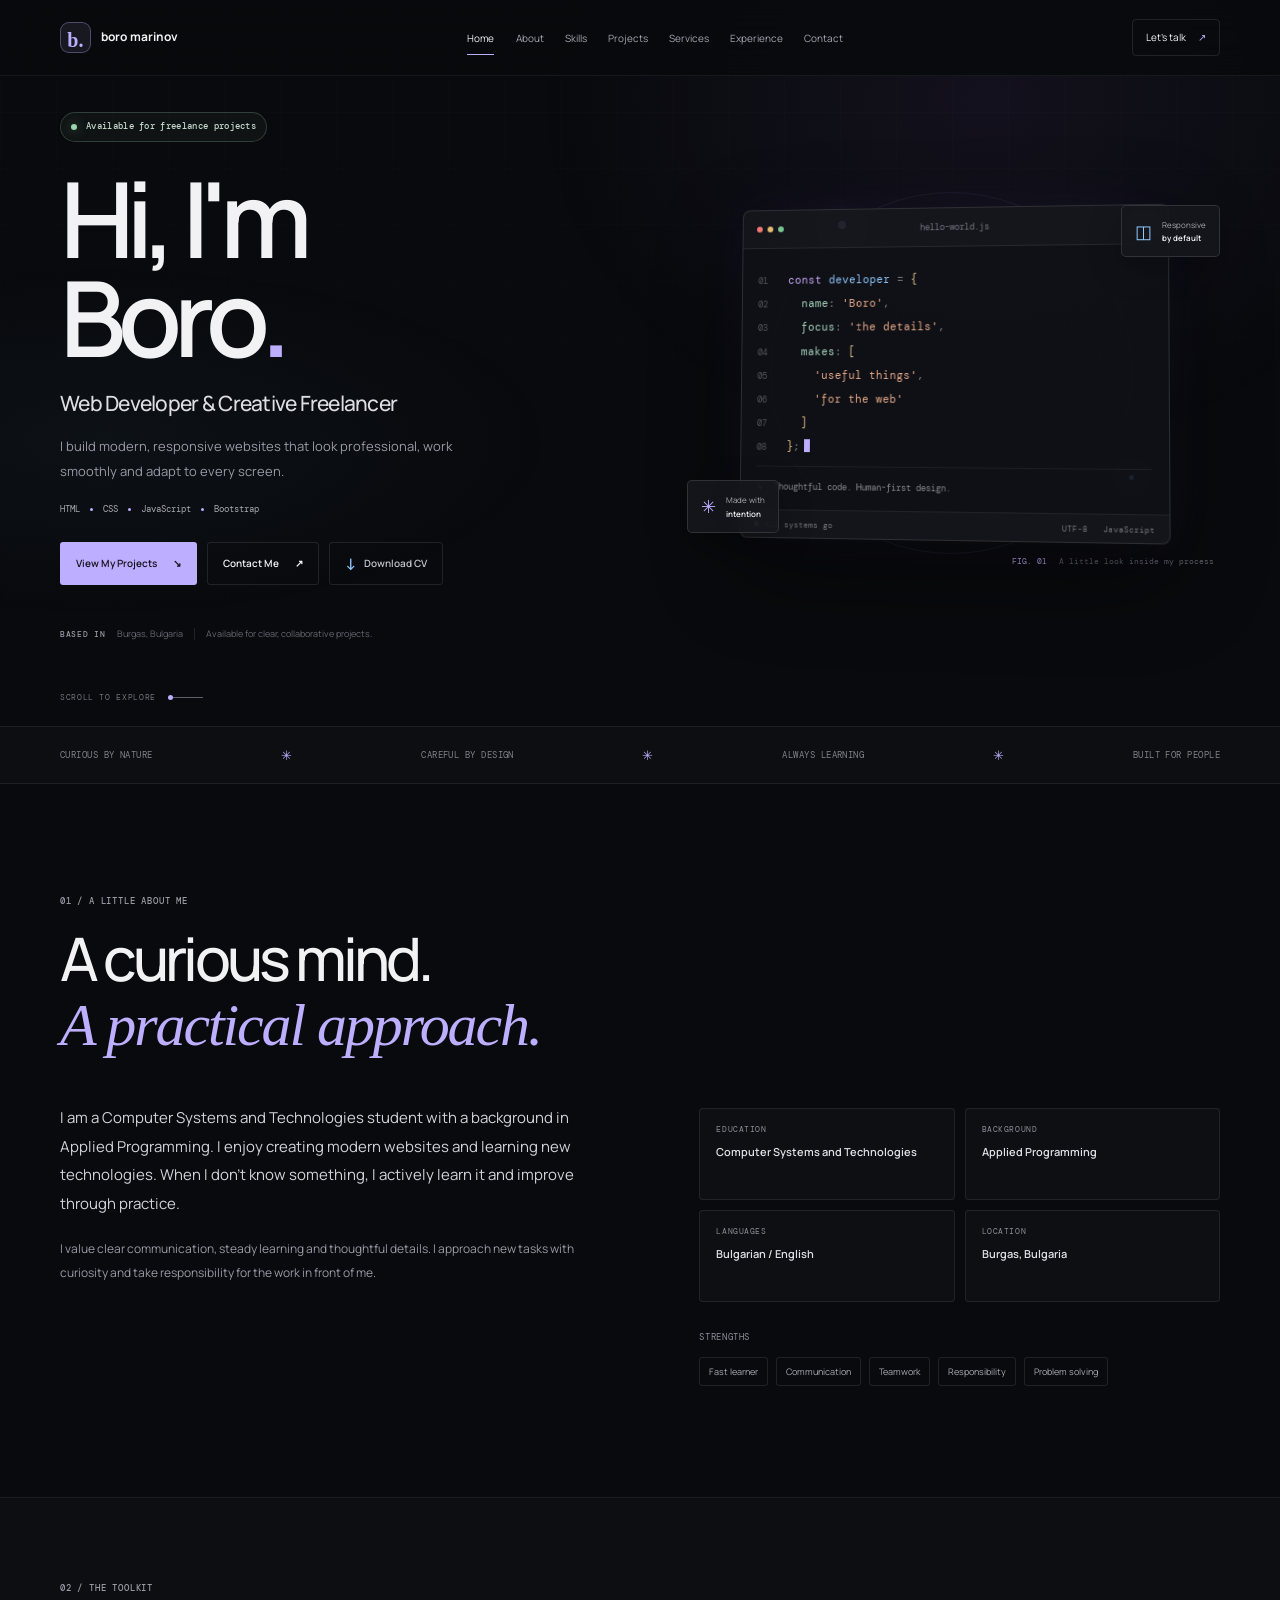
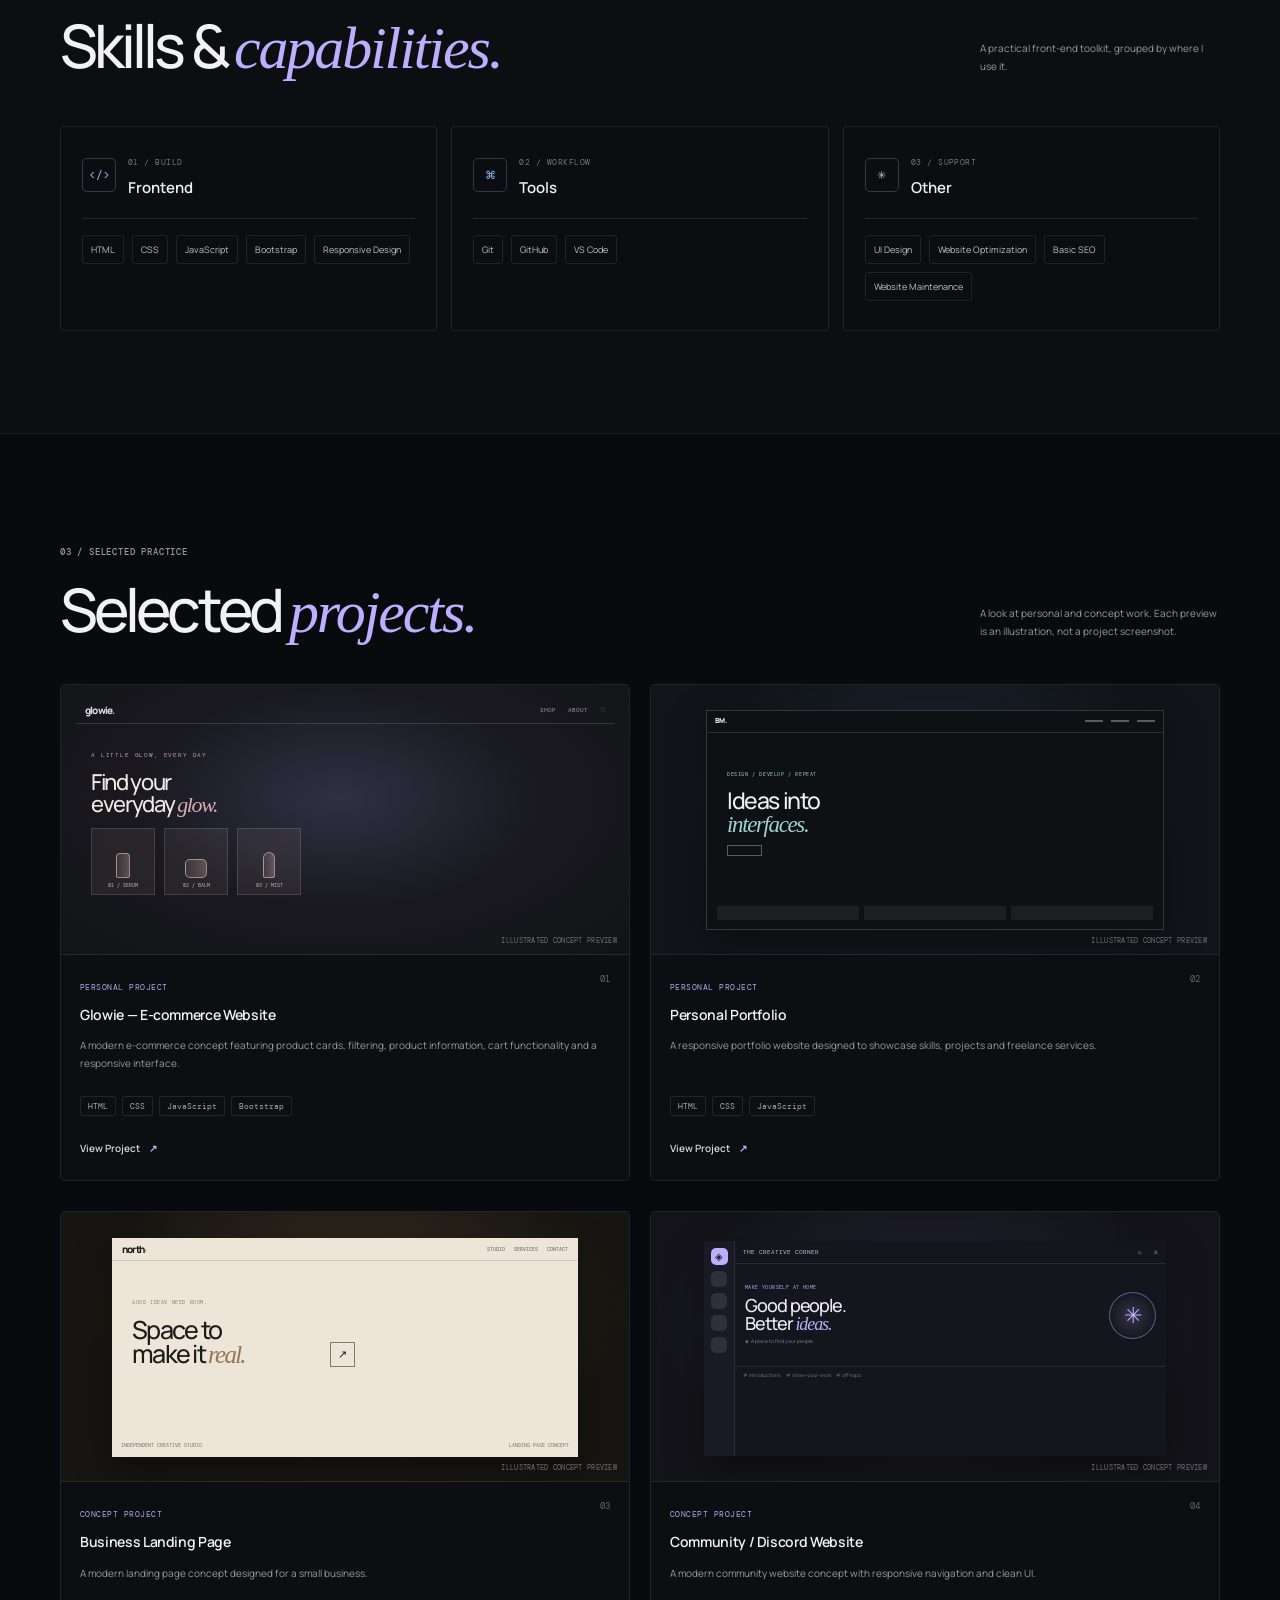
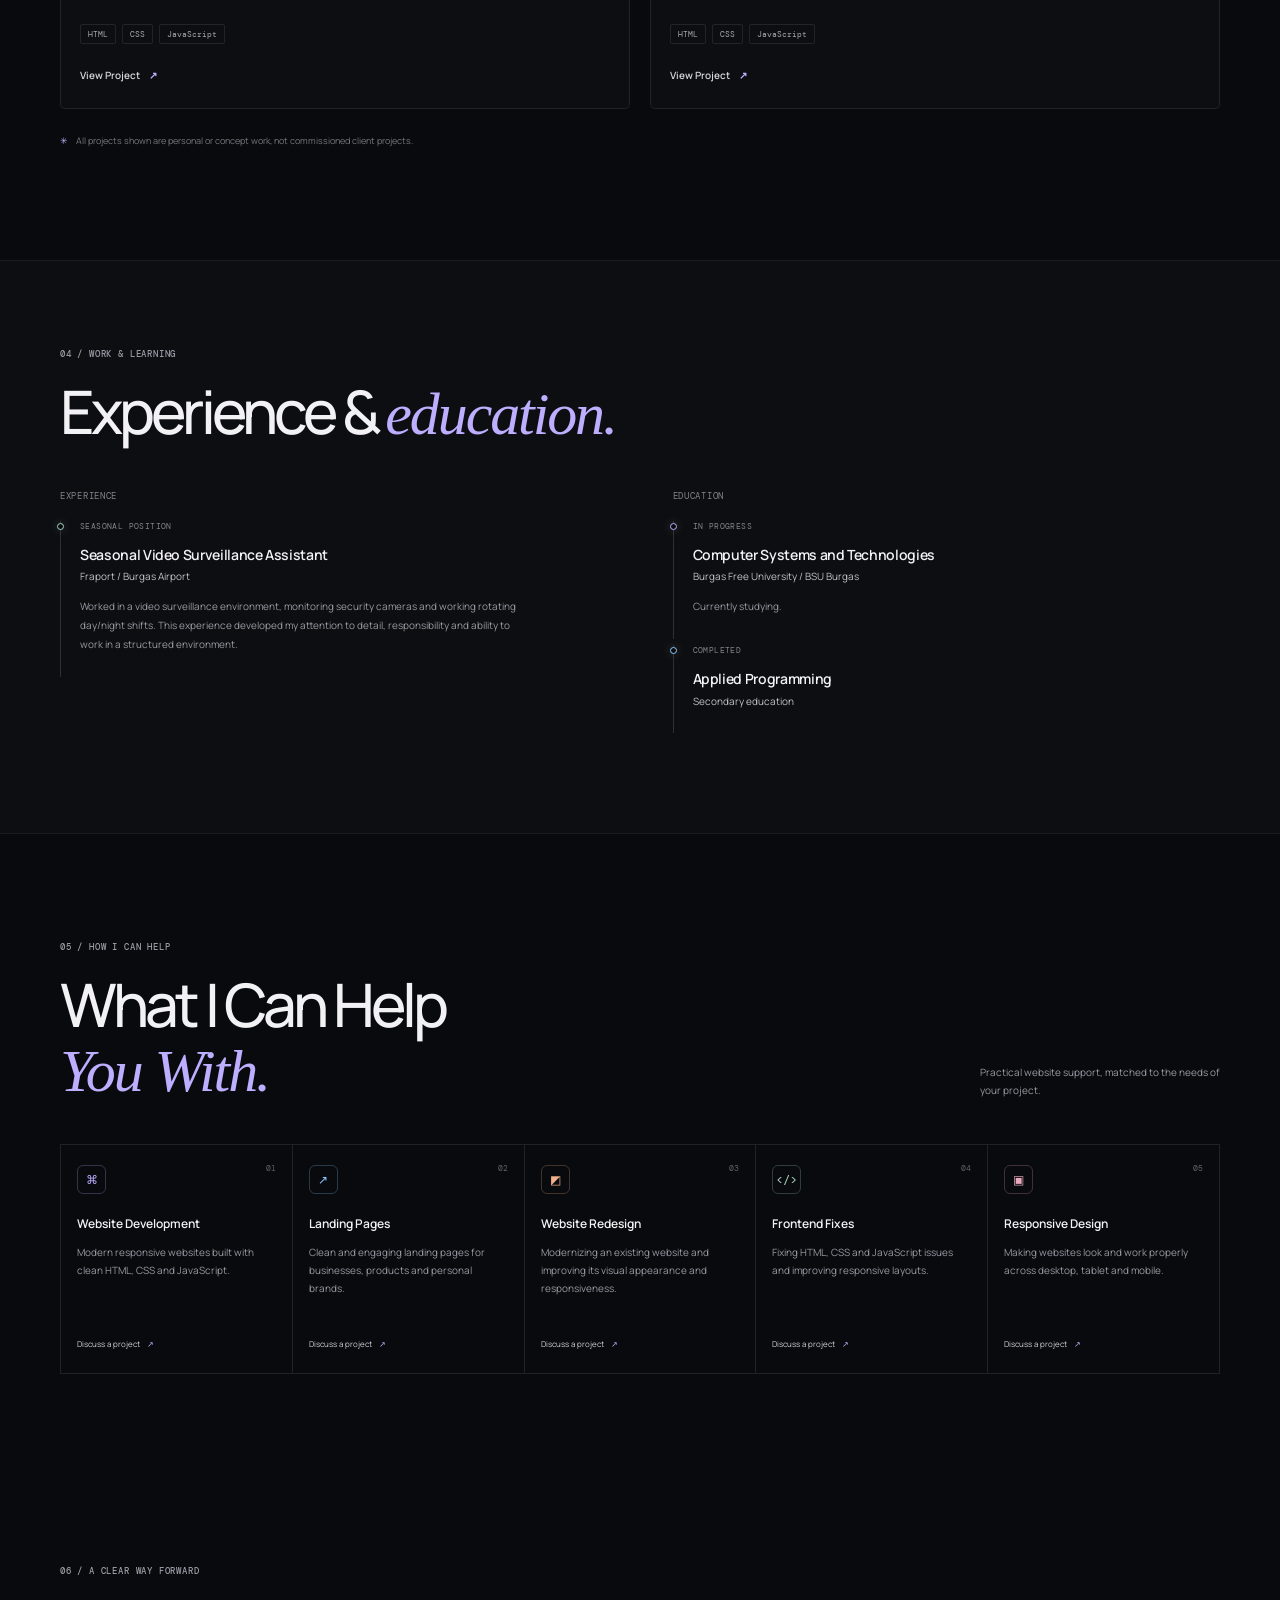
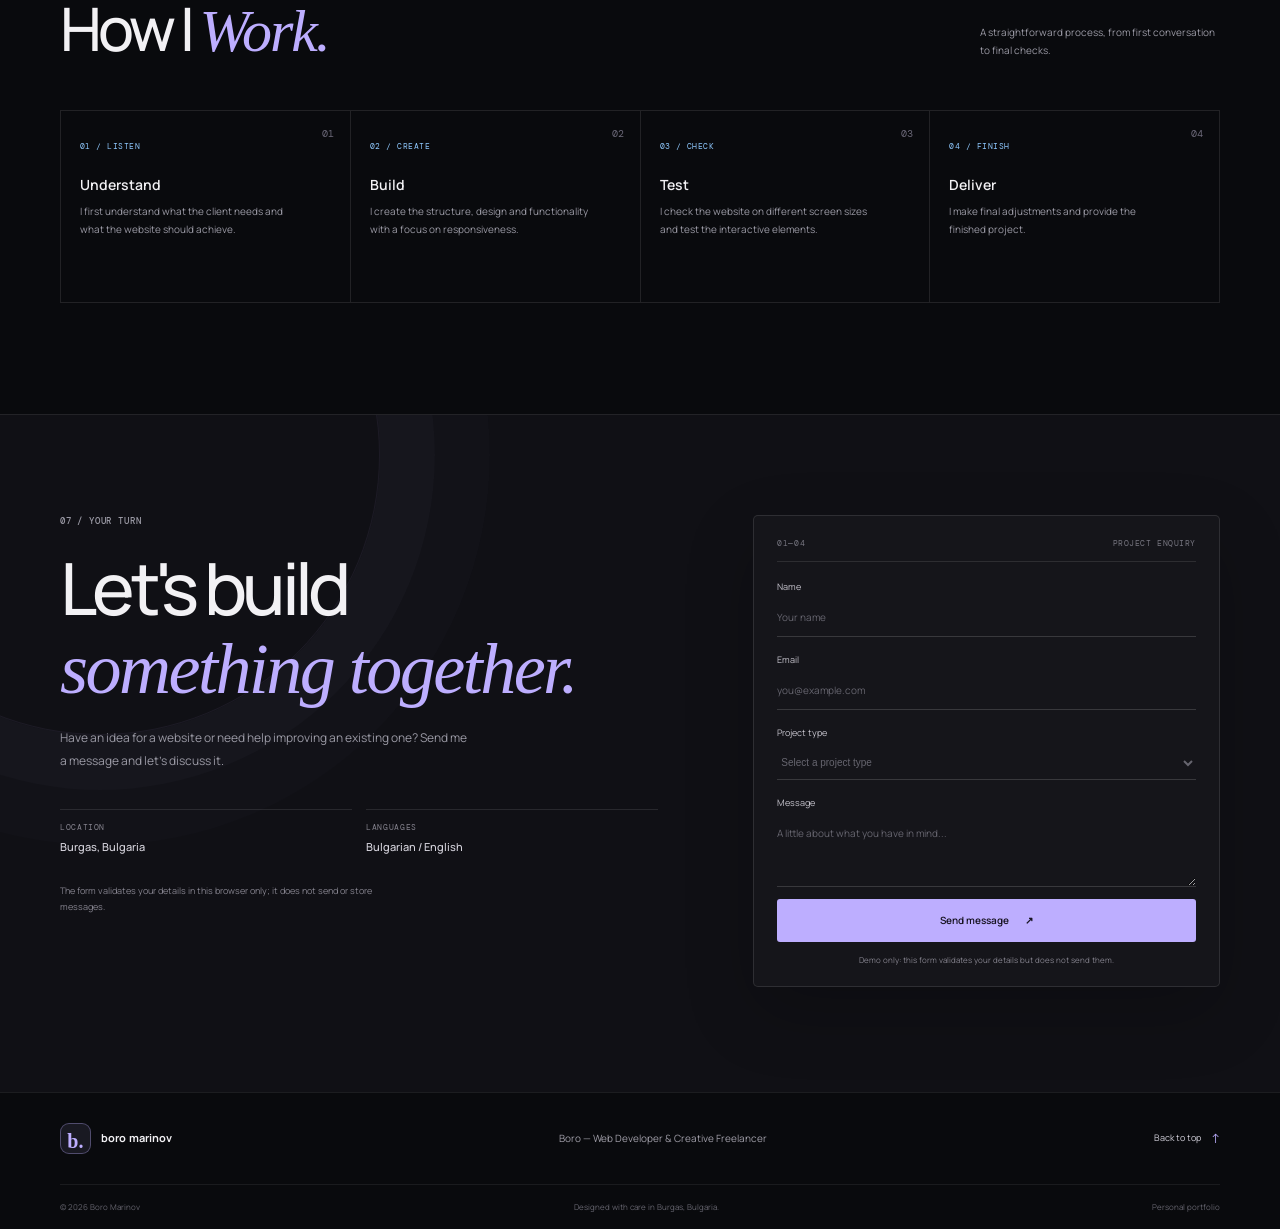
==== index.html @ ca61019f "first commit" ====
<!doctype html>
<html lang="en">
  <head>
    <meta charset="utf-8">
    <meta name="viewport" content="width=device-width, initial-scale=1">
    <meta name="theme-color" content="#090a0d">
    <meta name="description" content="Personal portfolio of Boro, a Web Developer and Computer Systems and Technologies student specializing in modern responsive websites.">
    <title>Boro | Web Developer &amp; Creative Freelancer</title>
    <link rel="icon" href="data:image/svg+xml,%3Csvg xmlns='http://www.w3.org/2000/svg' viewBox='0 0 64 64'%3E%3Crect width='64' height='64' rx='16' fill='%23090a0d'/%3E%3Cpath d='M20 13h15a13 13 0 0 1 10 21 11 11 0 0 1-7 19H20zm10 9v9h5a4 4 0 0 0 0-9zm0 18v9h7a4 4 0 0 0 0-9z' fill='%23c6b7ff'/%3E%3C/svg%3E">
    <link rel="preconnect" href="https://fonts.googleapis.com">
    <link rel="preconnect" href="https://fonts.gstatic.com" crossorigin>
    <link href="https://fonts.googleapis.com/css2?family=DM+Mono:wght@400;500&family=Manrope:wght@400;500;600;700;800&display=swap" rel="stylesheet">
    <link rel="stylesheet" href="styles.css">
    <script src="script.js" defer></script>
  </head>
  <body>
    <a class="skip-link" href="#main">Skip to content</a>
    <div class="site-shell">
      <header class="site-header">
        <a class="wordmark" href="#home" aria-label="Boro, home"><span class="wordmark-mark">b.</span><span>boro marinov</span></a>
        <button class="menu-toggle" type="button" aria-label="Open navigation" aria-expanded="false" aria-controls="primary-navigation"><span></span><span></span></button>
        <nav class="primary-nav" id="primary-navigation" aria-label="Main navigation">
          <a href="#home">Home</a><a href="#about">About</a><a href="#skills">Skills</a><a href="#projects">Projects</a><a href="#services">Services</a><a href="#experience">Experience</a><a href="#contact">Contact</a>
        </nav>
        <a class="header-cta" href="#contact">Let's talk <span aria-hidden="true">↗</span></a>
      </header>

      <main id="main">
        <section class="hero section-wrap" id="home" aria-labelledby="hero-title">
          <div class="hero-copy">
            <p class="eyebrow availability-badge"><span class="status-dot"></span> Available for freelance projects</p>
            <h1 id="hero-title">Hi, I'm<br><span class="hero-name">Boro<span class="accent-period">.</span></span></h1>
            <p class="hero-role">Web Developer &amp; Creative Freelancer</p>
            <p class="hero-description">I build modern, responsive websites that look professional, work smoothly and adapt to every screen.</p>
            <div class="hero-tech" aria-label="Technologies"><span>HTML</span><i></i><span>CSS</span><i></i><span>JavaScript</span><i></i><span>Bootstrap</span></div>
            <div class="hero-actions">
              <a class="button button-primary" href="#projects">View My Projects <span aria-hidden="true">↘</span></a>
              <a class="button button-quiet" href="#contact">Contact Me <span aria-hidden="true">↗</span></a>
              <button class="button button-download" id="download-cv" type="button"><span class="download-icon" aria-hidden="true">↓</span> Download CV</button>
            </div>
            <div class="hero-footnote"><span class="mono-label">BASED IN</span><span>Burgas, Bulgaria</span><span class="footnote-divider"></span><span>Available for clear, collaborative projects.</span></div>
          </div>
          <div class="hero-art" aria-label="Animated code editor illustration">
            <div class="art-orbit orbit-one"></div><div class="art-orbit orbit-two"></div>
            <div class="editor-window">
              <div class="editor-top"><div class="window-dots"><i></i><i></i><i></i></div><span class="editor-file">hello-world.js</span><span class="editor-language">JS</span></div>
              <div class="editor-content" aria-hidden="true">
                <div><span class="line-no">01</span><span class="code-purple">const</span> <span class="code-blue">developer</span> <span class="code-muted">=</span> <span class="code-yellow">{</span></div>
                <div><span class="line-no">02</span>&nbsp;&nbsp;<span class="code-green">name</span><span class="code-muted">:</span> <span class="code-orange">'Boro'</span><span class="code-muted">,</span></div>
                <div><span class="line-no">03</span>&nbsp;&nbsp;<span class="code-green">focus</span><span class="code-muted">:</span> <span class="code-orange">'the details'</span><span class="code-muted">,</span></div>
                <div><span class="line-no">04</span>&nbsp;&nbsp;<span class="code-green">makes</span><span class="code-muted">:</span> <span class="code-yellow">[</span></div>
                <div><span class="line-no">05</span>&nbsp;&nbsp;&nbsp;&nbsp;<span class="code-orange">'useful things'</span><span class="code-muted">,</span></div>
                <div><span class="line-no">06</span>&nbsp;&nbsp;&nbsp;&nbsp;<span class="code-orange">'for the web'</span></div>
                <div><span class="line-no">07</span>&nbsp;&nbsp;<span class="code-yellow">]</span></div>
                <div><span class="line-no">08</span><span class="code-yellow">}</span><span class="code-muted">;</span><span class="cursor-block"></span></div>
                <div class="editor-spacer"></div>
                <div class="editor-output"><span class="output-arrow">↳</span> Thoughtful code. Human-first design.</div>
              </div>
              <div class="editor-status"><span><i></i> All systems go</span><span>UTF-8&nbsp;&nbsp; JavaScript</span></div>
            </div>
            <div class="floating-chip chip-responsive"><span class="chip-icon">◫</span><span>Responsive<br><b>by default</b></span></div>
            <div class="floating-chip chip-clean"><span class="chip-spark">✳</span><span>Made with<br><b>intention</b></span></div>
            <div class="art-caption"><span>FIG. 01</span><span>A little look inside my process</span></div>
          </div>
          <a class="scroll-cue" href="#about"><span>SCROLL TO EXPLORE</span><i aria-hidden="true"></i></a>
        </section>

        <section class="intro-strip" aria-label="Portfolio summary"><div class="strip-inner"><span>CURIOUS BY NATURE</span><b>✳</b><span>CAREFUL BY DESIGN</span><b>✳</b><span>ALWAYS LEARNING</span><b>✳</b><span>BUILT FOR PEOPLE</span></div></section>

        <section class="content-section section-wrap" id="about" aria-labelledby="about-title">
          <div class="section-heading"><p class="eyebrow">01 / A LITTLE ABOUT ME</p><h2 id="about-title">A curious mind.<br><span class="serif-accent">A practical approach.</span></h2></div>
          <div class="about-layout">
            <div class="about-copy"><p class="large-copy">I am a Computer Systems and Technologies student with a background in Applied Programming. I enjoy creating modern websites and learning new technologies. When I don't know something, I actively learn it and improve through practice.</p><p>I value clear communication, steady learning and thoughtful details. I approach new tasks with curiosity and take responsibility for the work in front of me.</p></div>
            <div class="about-facts">
              <div class="about-fact-grid">
                <article class="about-fact"><span>EDUCATION</span><strong>Computer Systems and Technologies</strong></article>
                <article class="about-fact"><span>BACKGROUND</span><strong>Applied Programming</strong></article>
                <article class="about-fact"><span>LANGUAGES</span><strong>Bulgarian / English</strong></article>
                <article class="about-fact"><span>LOCATION</span><strong>Burgas, Bulgaria</strong></article>
              </div>
              <div class="strengths"><span class="fact-index">STRENGTHS</span><div class="trait-list"><span>Fast learner</span><span>Communication</span><span>Teamwork</span><span>Responsibility</span><span>Problem solving</span></div></div>
            </div>
          </div>
        </section>

        <section class="content-section skills-section" id="skills" aria-labelledby="skills-title">
          <div class="section-wrap">
            <div class="section-heading heading-inline"><div><p class="eyebrow">02 / THE TOOLKIT</p><h2 id="skills-title">Skills &amp; <span class="serif-accent">capabilities.</span></h2></div><p class="heading-note">A practical front-end toolkit, grouped by where I use it.</p></div>
            <div class="skill-groups">
              <article class="skill-group"><div class="skill-group-heading"><span class="skill-group-icon">&lt;/&gt;</span><div><span>01 / BUILD</span><h3>Frontend</h3></div></div><div class="skill-list"><span>HTML</span><span>CSS</span><span>JavaScript</span><span>Bootstrap</span><span>Responsive Design</span></div></article>
              <article class="skill-group"><div class="skill-group-heading"><span class="skill-group-icon icon-blue">⌘</span><div><span>02 / WORKFLOW</span><h3>Tools</h3></div></div><div class="skill-list"><span>Git</span><span>GitHub</span><span>VS Code</span></div></article>
              <article class="skill-group"><div class="skill-group-heading"><span class="skill-group-icon icon-green">✳</span><div><span>03 / SUPPORT</span><h3>Other</h3></div></div><div class="skill-list"><span>UI Design</span><span>Website Optimization</span><span>Basic SEO</span><span>Website Maintenance</span></div></article>
            </div>
          </div>
        </section>

        <section class="content-section section-wrap projects-section" id="projects" aria-labelledby="projects-title"><div class="section-heading heading-inline"><div><p class="eyebrow">03 / SELECTED PRACTICE</p><h2 id="projects-title">Selected <span class="serif-accent">projects.</span></h2></div><p class="heading-note">A look at personal and concept work. Each preview is an illustration, not a project screenshot.</p></div><div class="projects-grid">
          <article class="project-card project-featured"><div class="project-preview preview-shop" role="img" aria-label="Illustrated placeholder preview for the Glowie e-commerce concept"><div class="preview-browser"><span class="browser-mark">glowie<span>.</span></span><span class="browser-links">SHOP&nbsp;&nbsp; ABOUT&nbsp;&nbsp; ♡</span></div><div class="shop-body"><span class="shop-kicker">A LITTLE GLOW, EVERY DAY</span><div class="shop-title">Find your<br>everyday <em>glow.</em></div><div class="shop-products"><span class="product product-a"><i></i><b>01 / SERUM</b></span><span class="product product-b"><i></i><b>02 / BALM</b></span><span class="product product-c"><i></i><b>03 / MIST</b></span></div></div><span class="preview-label">ILLUSTRATED CONCEPT PREVIEW</span></div><div class="project-details"><div class="project-title-row"><div><span class="project-kind">PERSONAL PROJECT</span><h3>Glowie — E-commerce Website</h3></div><span class="project-index">01</span></div><p>A modern e-commerce concept featuring product cards, filtering, product information, cart functionality and a responsive interface.</p><div class="tech-tags"><span>HTML</span><span>CSS</span><span>JavaScript</span><span>Bootstrap</span></div><div class="project-actions"><button class="text-link project-view" type="button" data-project="glowie">View Project <span>↗</span></button></div></div></article>
          <article class="project-card"><div class="project-preview preview-portfolio" role="img" aria-label="Illustrated placeholder preview for a personal portfolio"><div class="portfolio-frame"><div class="portfolio-nav"><span>BM<span>.</span></span><i></i><i></i><i></i></div><div class="portfolio-hero"><small>DESIGN / DEVELOP / REPEAT</small><strong>Ideas into<br><em>interfaces.</em></strong><span></span></div><div class="portfolio-bottom"><i></i><i></i><i></i></div></div><span class="preview-label">ILLUSTRATED CONCEPT PREVIEW</span></div><div class="project-details"><div class="project-title-row"><div><span class="project-kind">PERSONAL PROJECT</span><h3>Personal Portfolio</h3></div><span class="project-index">02</span></div><p>A responsive portfolio website designed to showcase skills, projects and freelance services.</p><div class="tech-tags"><span>HTML</span><span>CSS</span><span>JavaScript</span></div><div class="project-actions"><button class="text-link project-view" type="button" data-project="portfolio">View Project <span>↗</span></button></div></div></article>
          <article class="project-card"><div class="project-preview preview-business" role="img" aria-label="Illustrated placeholder preview for a small business landing page concept"><div class="business-frame"><div class="business-nav"><span>north<span>+</span></span><span>STUDIO&nbsp;&nbsp; SERVICES&nbsp;&nbsp; CONTACT</span></div><div class="business-hero"><span>GOOD IDEAS NEED ROOM.</span><b>Space to<br>make it <em>real.</em></b><i>↗</i></div><div class="business-foot"><span>INDEPENDENT CREATIVE STUDIO</span><span>LANDING PAGE CONCEPT</span></div></div><span class="preview-label">ILLUSTRATED CONCEPT PREVIEW</span></div><div class="project-details"><div class="project-title-row"><div><span class="project-kind">CONCEPT PROJECT</span><h3>Business Landing Page</h3></div><span class="project-index">03</span></div><p>A modern landing page concept designed for a small business.</p><div class="tech-tags"><span>HTML</span><span>CSS</span><span>JavaScript</span></div><div class="project-actions"><button class="text-link project-view" type="button" data-project="business">View Project <span>↗</span></button></div></div></article>
          <article class="project-card"><div class="project-preview preview-community" role="img" aria-label="Illustrated placeholder preview for a community website concept"><div class="community-frame"><div class="community-sidebar"><span class="community-logo">◈</span><i></i><i></i><i></i><i></i></div><div class="community-main"><div class="community-top"><span>THE CREATIVE CORNER</span><span>⌕ &nbsp; ♧</span></div><div class="community-content"><div class="community-copy"><small>MAKE YOURSELF AT HOME</small><b>Good people.<br>Better <em>ideas.</em></b><span>◈&nbsp; A place to find your people.</span></div><div class="community-orb">✳</div></div><div class="community-channels"><span># introductions</span><span># show-your-work</span><span># off-topic</span></div></div></div><span class="preview-label">ILLUSTRATED CONCEPT PREVIEW</span></div><div class="project-details"><div class="project-title-row"><div><span class="project-kind">CONCEPT PROJECT</span><h3>Community / Discord Website</h3></div><span class="project-index">04</span></div><p>A modern community website concept with responsive navigation and clean UI.</p><div class="tech-tags"><span>HTML</span><span>CSS</span><span>JavaScript</span></div><div class="project-actions"><button class="text-link project-view" type="button" data-project="community">View Project <span>↗</span></button></div></div></article>
        </div><p class="projects-note"><span aria-hidden="true">✳</span> All projects shown are personal or concept work, not commissioned client projects.</p></section>

        <section class="content-section experience-section" id="experience" aria-labelledby="experience-title"><div class="section-wrap"><div class="section-heading"><p class="eyebrow">04 / WORK &amp; LEARNING</p><h2 id="experience-title">Experience &amp; <span class="serif-accent">education.</span></h2></div><div class="timeline-layout"><div class="timeline-column"><p class="timeline-label">EXPERIENCE</p><article class="timeline-entry"><span class="timeline-dot"></span><div class="timeline-meta"><span>SEASONAL POSITION</span></div><h3>Seasonal Video Surveillance Assistant</h3><p class="timeline-place">Fraport / Burgas Airport</p><p class="timeline-description">Worked in a video surveillance environment, monitoring security cameras and working rotating day/night shifts. This experience developed my attention to detail, responsibility and ability to work in a structured environment.</p></article></div><div class="timeline-column" id="education"><p class="timeline-label">EDUCATION</p><article class="timeline-entry"><span class="timeline-dot dot-violet"></span><div class="timeline-meta"><span>IN PROGRESS</span></div><h3>Computer Systems and Technologies</h3><p class="timeline-place">Burgas Free University / BSU Burgas</p><p class="timeline-description">Currently studying.</p></article><article class="timeline-entry entry-secondary"><span class="timeline-dot dot-blue"></span><div class="timeline-meta"><span>COMPLETED</span></div><h3>Applied Programming</h3><p class="timeline-place">Secondary education</p></article></div></div></div></section>

        <section class="content-section section-wrap services-section" id="services" aria-labelledby="services-title"><div class="section-heading heading-inline"><div><p class="eyebrow">05 / HOW I CAN HELP</p><h2 id="services-title">What I Can Help<br><span class="serif-accent">You With.</span></h2></div><p class="heading-note">Practical website support, matched to the needs of your project.</p></div><div class="services-grid"><article class="service-item"><span class="service-index">01</span><span class="service-icon">⌘</span><h3>Website Development</h3><p>Modern responsive websites built with clean HTML, CSS and JavaScript.</p><a href="#contact" aria-label="Ask about website development">Discuss a project <span>↗</span></a></article><article class="service-item"><span class="service-index">02</span><span class="service-icon">↗</span><h3>Landing Pages</h3><p>Clean and engaging landing pages for businesses, products and personal brands.</p><a href="#contact" aria-label="Ask about landing pages">Discuss a project <span>↗</span></a></article><article class="service-item"><span class="service-index">03</span><span class="service-icon">◩</span><h3>Website Redesign</h3><p>Modernizing an existing website and improving its visual appearance and responsiveness.</p><a href="#contact" aria-label="Ask about website redesign">Discuss a project <span>↗</span></a></article><article class="service-item"><span class="service-index">04</span><span class="service-icon">&lt;/&gt;</span><h3>Frontend Fixes</h3><p>Fixing HTML, CSS and JavaScript issues and improving responsive layouts.</p><a href="#contact" aria-label="Ask about frontend fixes">Discuss a project <span>↗</span></a></article><article class="service-item"><span class="service-index">05</span><span class="service-icon">▣</span><h3>Responsive Design</h3><p>Making websites look and work properly across desktop, tablet and mobile.</p><a href="#contact" aria-label="Ask about responsive design">Discuss a project <span>↗</span></a></article></div></section>

        <section class="content-section section-wrap process-section" id="process" aria-labelledby="process-title"><div class="section-heading heading-inline"><div><p class="eyebrow">06 / A CLEAR WAY FORWARD</p><h2 id="process-title">How I <span class="serif-accent">Work.</span></h2></div><p class="heading-note">A straightforward process, from first conversation to final checks.</p></div><div class="process-grid"><article class="process-step"><span class="process-number">01</span><span class="process-marker">01 / LISTEN</span><h3>Understand</h3><p>I first understand what the client needs and what the website should achieve.</p></article><article class="process-step"><span class="process-number">02</span><span class="process-marker">02 / CREATE</span><h3>Build</h3><p>I create the structure, design and functionality with a focus on responsiveness.</p></article><article class="process-step"><span class="process-number">03</span><span class="process-marker">03 / CHECK</span><h3>Test</h3><p>I check the website on different screen sizes and test the interactive elements.</p></article><article class="process-step"><span class="process-number">04</span><span class="process-marker">04 / FINISH</span><h3>Deliver</h3><p>I make final adjustments and provide the finished project.</p></article></div></section>

        <section class="contact-section" id="contact" aria-labelledby="contact-title"><div class="contact-glow"></div><div class="section-wrap contact-layout"><div class="contact-copy"><p class="eyebrow">07 / YOUR TURN</p><h2 id="contact-title">Let's build<br><span class="serif-accent">something together.</span></h2><p>Have an idea for a website or need help improving an existing one? Send me a message and let's discuss it.</p><div class="contact-details"><div><span>LOCATION</span><strong>Burgas, Bulgaria</strong></div><div><span>LANGUAGES</span><strong>Bulgarian / English</strong></div><p>The form validates your details in this browser only; it does not send or store messages.</p></div></div><form class="contact-form" id="contact-form" novalidate><div class="form-intro"><span>01—04</span><span>PROJECT ENQUIRY</span></div><label for="name">Name</label><input id="name" name="name" autocomplete="name" placeholder="Your name" required minlength="2"><span class="field-error" id="name-error"></span><label for="email">Email</label><input id="email" name="email" type="email" autocomplete="email" placeholder="you@example.com" required><span class="field-error" id="email-error"></span><label for="project-type">Project type</label><select id="project-type" name="projectType" required><option value="" selected disabled>Select a project type</option><option value="Website">Website</option><option value="Landing Page">Landing Page</option><option value="Redesign">Redesign</option><option value="Frontend Fix">Frontend Fix</option><option value="Other">Other</option></select><span class="field-error" id="project-type-error"></span><label for="message">Message</label><textarea id="message" name="message" rows="3" placeholder="A little about what you have in mind..." required minlength="10"></textarea><span class="field-error" id="message-error"></span><button class="button button-primary form-submit" type="submit">Send message <span aria-hidden="true">↗</span></button><p class="form-status" id="form-status" role="status" aria-live="polite">Demo only: this form validates your details but does not send them.</p></form></div></section>
      </main>

      <footer class="site-footer"><div class="section-wrap footer-main"><a class="wordmark footer-brand" href="#home"><span class="wordmark-mark">b.</span><span>boro marinov</span></a><p>Boro — Web Developer &amp; Creative Freelancer</p><a class="back-to-top" href="#home">Back to top <span aria-hidden="true">↑</span></a></div><div class="section-wrap footer-bottom"><span>© <span id="year"></span> Boro Marinov</span><span>Designed with care in Burgas, Bulgaria.</span><span>Personal portfolio</span></div></footer>

      <button class="back-top-button" id="back-top" type="button" aria-label="Back to top">↑</button>
      <div class="toast" id="toast" role="status" aria-live="polite"></div>
      <dialog class="project-dialog" id="project-dialog" aria-labelledby="dialog-title"><button class="dialog-close" type="button" aria-label="Close project details">×</button><p class="eyebrow" id="dialog-kind">PERSONAL PROJECT</p><h2 id="dialog-title">Project</h2><p id="dialog-description"></p><div class="tech-tags" id="dialog-tech"></div><p class="dialog-note">The preview is illustrative. No live project or repository link was provided.</p></dialog>
    </div>
  </body>
</html>
---- styles.css ----
@charset "UTF-8";

:root {
  color-scheme: dark;
  --bg: #090a0d;
  --surface: #101116;
  --surface-raised: #15161c;
  --text: #f2f1f4;
  --muted: #9a99a4;
  --subtle: #666671;
  --line: rgba(255, 255, 255, .1);
  --violet: #bdaeff;
  --blue: #8fc9ff;
  --green: #a8d6bd;
  --orange: #f0b08b;
  --sans: "Manrope", "Segoe UI", sans-serif;
  --mono: "DM Mono", Consolas, monospace;
  --serif: "Iowan Old Style", "Palatino Linotype", "Book Antiqua", Georgia, serif;
  --page-width: 1160px;
}

* { box-sizing: border-box; }
html { scroll-behavior: smooth; scroll-padding-top: 92px; }
body { margin: 0; background: var(--bg); color: var(--text); font: 400 14px/1.7 var(--sans); -webkit-font-smoothing: antialiased; }
body::before { position: fixed; z-index: -1; inset: 0; background: radial-gradient(ellipse at 77% 11%, rgba(93, 72, 150, .12), transparent 32%), radial-gradient(ellipse at 8% 49%, rgba(58, 111, 139, .08), transparent 27%); content: ""; pointer-events: none; }
button, input, textarea { font: inherit; }
button, a { -webkit-tap-highlight-color: transparent; }
a { color: inherit; text-decoration: none; }
button:focus-visible, a:focus-visible, input:focus-visible, textarea:focus-visible { outline: 2px solid var(--violet); outline-offset: 4px; }
::selection { color: var(--bg); background: var(--violet); }
.site-shell { overflow: clip; }
.section-wrap { width: min(var(--page-width), calc(100% - 80px)); margin-inline: auto; }
.skip-link { position: fixed; z-index: 99; top: 10px; left: 10px; padding: 10px 14px; transform: translateY(-150%); background: var(--violet); color: var(--bg); }
.skip-link:focus { transform: translateY(0); }
.site-header { position: sticky; z-index: 20; top: 0; display: flex; width: 100%; height: 76px; align-items: center; justify-content: space-between; padding: 0 max(40px, calc((100vw - var(--page-width)) / 2)); border-bottom: 1px solid rgba(255, 255, 255, .055); background: rgba(9, 10, 13, .84); backdrop-filter: blur(18px); }
.wordmark { display: inline-flex; align-items: center; gap: 10px; font-size: 12px; font-weight: 700; letter-spacing: .01em; white-space: nowrap; }
.wordmark-mark { display: grid; width: 31px; height: 31px; place-items: center; border: 1px solid rgba(189, 174, 255, .34); border-radius: 9px; background: rgba(189, 174, 255, .09); color: var(--violet); font-family: var(--serif); font-size: 20px; font-weight: 600; }
.primary-nav { display: flex; align-items: center; gap: clamp(14px, 1.65vw, 25px); }
.primary-nav a { position: relative; padding: 28px 0 26px; color: #a6a5af; font-size: 10px; transition: color .2s ease; }
.primary-nav a::after { position: absolute; right: 0; bottom: 18px; left: 0; height: 1px; transform: scaleX(0); transform-origin: left; background: var(--violet); content: ""; transition: transform .2s ease; }
.primary-nav a:hover, .primary-nav a.active { color: var(--text); }
.primary-nav a.active::after, .primary-nav a:hover::after { transform: scaleX(1); }
.header-cta { display: inline-flex; align-items: center; gap: 12px; padding: 9px 13px; border: 1px solid var(--line); border-radius: 4px; color: var(--text); font-size: 10px; transition: border-color .2s, background .2s; }
.header-cta:hover { border-color: rgba(189, 174, 255, .5); background: rgba(189, 174, 255, .07); }
.header-cta span { color: var(--violet); }
.menu-toggle { display: none; }

.hero { position: relative; display: grid; min-height: 650px; grid-template-columns: 1.04fr .96fr; align-items: center; gap: 38px; padding-top: 28px; padding-bottom: 84px; }
.hero-copy { position: relative; z-index: 1; padding-top: 8px; animation: rise-in .8s both; }
.eyebrow, .mono-label { margin: 0; color: var(--muted); font: 500 9px/1.5 var(--mono); letter-spacing: .09em; }
.eyebrow { display: flex; align-items: center; gap: 9px; }
.status-dot, .editor-status i { width: 6px; height: 6px; flex: 0 0 6px; border-radius: 50%; background: #9ad5ad; box-shadow: 0 0 12px rgba(154, 213, 173, .5); }
.hero h1 { margin: 27px 0 5px; font-size: clamp(68px, 8.2vw, 106px); font-weight: 600; letter-spacing: -.075em; line-height: .94; }
.hero-name { color: var(--text); }
.accent-period { color: var(--violet); }
.hero-role { margin: 20px 0 0; color: #dedde3; font-size: clamp(16px, 1.8vw, 21px); font-weight: 500; letter-spacing: -.035em; }
.hero-role span { color: var(--violet); font-family: var(--serif); font-style: italic; }
.hero-description { max-width: 415px; margin: 12px 0 0; color: var(--muted); font-size: 13px; line-height: 1.9; }
.hero-actions { display: flex; flex-wrap: wrap; align-items: center; gap: 10px; margin-top: 27px; }
.button { display: inline-flex; min-height: 43px; align-items: center; justify-content: center; gap: 16px; padding: 0 15px; border: 1px solid transparent; border-radius: 3px; cursor: pointer; font-size: 10px; font-weight: 600; transition: transform .2s ease, background .2s ease, border-color .2s ease; }
.button:hover { transform: translateY(-2px); }
.button-primary { background: var(--violet); color: #16121f; }
.button-primary:hover { background: #d0c5ff; }
.button-quiet, .button-download { border-color: var(--line); background: transparent; color: var(--text); }
.button-quiet:hover, .button-download:hover { border-color: rgba(255, 255, 255, .3); background: rgba(255, 255, 255, .04); }
.button-download { gap: 8px; color: #c2c1c9; }
.download-icon { color: var(--blue); font-size: 16px; }
.hero-footnote { display: flex; max-width: 440px; flex-wrap: wrap; align-items: center; gap: 11px; margin-top: 41px; color: var(--subtle); font-size: 9px; }
.hero-footnote .mono-label { font-size: 8px; }
.footnote-divider { width: 1px; height: 12px; background: var(--line); }
.hero-art { position: relative; display: grid; min-height: 410px; place-items: center; animation: rise-in .9s .12s both; }
.hero-art::before { position: absolute; width: 360px; aspect-ratio: 1; border: 1px solid rgba(189, 174, 255, .11); border-radius: 50%; content: ""; animation: orbit-pulse 7s ease-in-out infinite; }
.hero-art::after { position: absolute; width: 300px; aspect-ratio: 1; border: 1px dashed rgba(143, 201, 255, .12); border-radius: 50%; content: ""; animation: rotate 90s linear infinite; }
.art-orbit { position: absolute; z-index: 1; width: 8px; height: 8px; border-radius: 50%; background: var(--violet); box-shadow: 0 0 20px rgba(189, 174, 255, .8); }
.orbit-one { top: 13%; left: 29%; }
.orbit-two { right: 16%; bottom: 24%; width: 5px; height: 5px; background: var(--blue); box-shadow: 0 0 15px rgba(143, 201, 255, .8); }
.editor-window { position: relative; z-index: 2; width: min(430px, 100%); overflow: hidden; border: 1px solid rgba(255, 255, 255, .13); border-radius: 8px; background: rgba(17, 18, 23, .92); box-shadow: 0 30px 90px rgba(0, 0, 0, .48), 0 0 55px rgba(108, 87, 172, .1); transform: perspective(900px) rotateY(-5deg) rotateX(2deg); transition: transform .35s ease; }
.editor-window:hover { transform: perspective(900px) rotateY(0) rotateX(0) translateY(-4px); }
.editor-top, .editor-status { display: flex; height: 39px; align-items: center; justify-content: space-between; padding: 0 14px; border-bottom: 1px solid rgba(255, 255, 255, .075); background: rgba(255, 255, 255, .018); }
.window-dots { display: flex; gap: 5px; }
.window-dots i { width: 6px; height: 6px; border-radius: 50%; background: #ef7775; }
.window-dots i:nth-child(2) { background: #e5bc71; }
.window-dots i:nth-child(3) { background: #79c490; }
.editor-file, .editor-language { color: #777680; font: 9px var(--mono); }
.editor-language { padding: 3px 5px; border: 1px solid rgba(189, 174, 255, .2); border-radius: 3px; color: var(--violet); font-size: 8px; }
.editor-content { padding: 20px 16px 13px; color: #d0ced8; font: 11px/2.2 var(--mono); }
.editor-content > div:not(.editor-spacer):not(.editor-output) { white-space: pre; }
.line-no { display: inline-block; width: 31px; color: #55545e; font-size: 9px; user-select: none; }
.code-purple { color: #c6a8f4; }.code-blue { color: #8fc9ff; }.code-yellow { color: #e9c88d; }.code-muted { color: #7f7d88; }.code-green { color: #a8d6bd; }.code-orange { color: #e6a988; }
.cursor-block { display: inline-block; width: 6px; height: 13px; margin-left: 4px; transform: translateY(2px); background: var(--violet); animation: blink 1s steps(2, start) infinite; }
.editor-spacer { height: 12px; border-top: 1px solid rgba(255, 255, 255, .06); margin-top: 7px; }
.editor-content .editor-output { color: #888691; font-size: 9px; }
.output-arrow { margin-right: 5px; color: var(--green); }
.editor-status { height: 28px; border-top: 1px solid rgba(255, 255, 255, .06); border-bottom: 0; color: #777680; font: 8px var(--mono); }
.editor-status span:first-child { display: inline-flex; align-items: center; gap: 6px; }
.editor-status i { width: 5px; height: 5px; flex-basis: 5px; }
.floating-chip { position: absolute; z-index: 3; display: flex; align-items: center; gap: 10px; padding: 10px 13px; border: 1px solid rgba(255, 255, 255, .12); border-radius: 5px; background: rgba(22, 23, 29, .88); box-shadow: 0 10px 32px rgba(0, 0, 0, .25); color: #aaa9b1; font-size: 8px; line-height: 1.7; backdrop-filter: blur(12px); animation: float 5s ease-in-out infinite; }
.floating-chip b { color: var(--text); font-weight: 600; }
.chip-responsive { top: 9%; right: 0; }
.chip-clean { bottom: 11%; left: 1%; animation-delay: -2.5s; }
.chip-icon { color: var(--blue); font-size: 18px; }.chip-spark { color: var(--violet); font-size: 18px; }
.art-caption { position: absolute; right: 6px; bottom: 3%; display: flex; gap: 12px; color: #62616b; font: 8px var(--mono); }
.art-caption span:first-child { color: var(--violet); }
.scroll-cue { position: absolute; bottom: 24px; left: 0; display: flex; align-items: center; gap: 12px; color: #73727c; font: 8px var(--mono); letter-spacing: .08em; }
.scroll-cue i { position: relative; width: 35px; height: 1px; background: #5f5e69; }
.scroll-cue i::after { position: absolute; top: -2px; left: 0; width: 5px; height: 5px; border-radius: 50%; background: var(--violet); content: ""; animation: cue-move 1.8s ease-in-out infinite; }
.intro-strip { overflow: hidden; border-block: 1px solid rgba(255, 255, 255, .07); background: rgba(255, 255, 255, .018); }
.strip-inner { display: flex; width: min(var(--page-width), calc(100% - 80px)); min-height: 56px; align-items: center; justify-content: space-between; gap: 20px; margin: 0 auto; color: #82818a; font: 9px var(--mono); letter-spacing: .05em; white-space: nowrap; }
.strip-inner b { color: var(--violet); font-size: 13px; font-weight: 400; }

.content-section { padding-block: 111px; }
.section-heading { margin-bottom: 46px; }
.section-heading .eyebrow { margin-bottom: 17px; }
.section-heading h2, .contact-copy h2 { margin: 0; font-size: clamp(38px, 5.2vw, 60px); font-weight: 500; letter-spacing: -.065em; line-height: 1.08; }
.serif-accent { color: var(--violet); font-family: var(--serif); font-weight: 400; font-style: italic; letter-spacing: -.035em; }
.about-layout { display: grid; grid-template-columns: 1.05fr .95fr; gap: 92px; }
.about-copy { max-width: 550px; }
.about-copy p { color: var(--muted); font-size: 12px; line-height: 2; }
.about-copy .large-copy { margin: 0 0 19px; color: #d3d1d9; font-size: 15px; line-height: 1.9; }
.about-facts { padding-top: 4px; }
.fact-row { display: grid; grid-template-columns: 32px 1fr; align-items: start; gap: 15px; padding: 14px 0; border-bottom: 1px solid var(--line); color: #c2c0ca; font-size: 11px; }
.fact-index { color: var(--violet); font: 9px var(--mono); }
.trait-list { display: flex; flex-wrap: wrap; gap: 8px; margin-top: 18px; }
.trait-list span { padding: 6px 9px; border: 1px solid rgba(255, 255, 255, .1); border-radius: 3px; color: #aaa9b2; font-size: 9px; }
.skills-section { padding-block: 84px 102px; border-block: 1px solid rgba(255, 255, 255, .055); background: rgba(255, 255, 255, .018); }
.heading-inline { display: flex; align-items: end; justify-content: space-between; gap: 30px; }
.heading-inline .section-heading { margin-bottom: 0; }
.heading-note { max-width: 240px; margin: 0 0 5px; color: var(--muted); font-size: 10px; line-height: 1.8; }
.skills-grid { display: grid; grid-template-columns: repeat(4, 1fr); border-top: 1px solid var(--line); border-left: 1px solid var(--line); }
.skill-item { position: relative; min-height: 145px; padding: 21px 20px 17px; border-right: 1px solid var(--line); border-bottom: 1px solid var(--line); transition: background .25s ease; }
.skill-item:hover { background: rgba(189, 174, 255, .045); }
.skill-number { position: absolute; top: 15px; right: 17px; color: #5d5c66; font: 8px var(--mono); }
.skill-glyph { display: grid; width: 31px; height: 31px; place-items: center; margin-bottom: 12px; border: 1px solid currentColor; border-radius: 7px; background: rgba(255, 255, 255, .025); font: 11px var(--mono); }
.glyph-orange { color: var(--orange); }.glyph-blue { color: var(--blue); }.glyph-yellow { color: #e9cd8a; }.glyph-violet { color: var(--violet); }.glyph-green { color: var(--green); }.glyph-pink { color: #e8a9bf; }
.skill-item h3 { margin: 0; font-size: 11px; font-weight: 600; }
.skill-item p { margin: 3px 0 0; color: var(--subtle); font-size: 9px; }
.projects-section { padding-block: 112px; }
.projects-section > .section-heading { margin-bottom: 39px; }
.projects-grid { display: grid; grid-template-columns: repeat(2, minmax(0, 1fr)); gap: 30px 20px; }
.project-card { min-width: 0; border: 1px solid rgba(255, 255, 255, .085); border-radius: 5px; background: #0d0e12; transition: border-color .25s, transform .25s; }
.project-card:hover { transform: translateY(-4px); border-color: rgba(189, 174, 255, .32); }
.project-preview { position: relative; display: grid; height: 235px; overflow: hidden; place-items: center; border-bottom: 1px solid rgba(255, 255, 255, .07); }
.preview-shop { background: radial-gradient(ellipse at 49% 42%, #313044 0, #19191f 49%, #121317 100%); }
.preview-browser { position: absolute; top: 13px; right: 15px; left: 15px; display: flex; height: 26px; align-items: center; justify-content: space-between; padding: 0 9px; border-bottom: 1px solid rgba(255, 255, 255, .13); color: #dddae1; font-size: 7px; }
.browser-mark { font-size: 10px; font-weight: 800; letter-spacing: -.08em; }.browser-mark span { color: #d9a8b5; }
.browser-links { color: #9f9ca6; font: 6px var(--mono); }
.shop-body { position: absolute; top: 55px; right: 30px; left: 30px; }
.shop-kicker { color: #c9a3ad; font: 6px var(--mono); letter-spacing: .14em; }
.shop-title { margin-top: 7px; color: #f1e8e5; font-size: 22px; font-weight: 500; letter-spacing: -.06em; line-height: 1; }
.shop-title em { color: #d8aab4; font-family: var(--serif); font-weight: 400; }
.shop-products { display: flex; gap: 9px; margin-top: 12px; }
.product { display: flex; width: 64px; height: 67px; flex-direction: column; justify-content: end; gap: 4px; padding: 5px; border: 1px solid rgba(255, 255, 255, .13); background: rgba(230, 208, 201, .07); }
.product i { display: block; width: 14px; height: 25px; align-self: center; border: 1px solid rgba(231, 193, 190, .58); border-radius: 4px 4px 2px 2px; background: linear-gradient(90deg, rgba(231, 193, 190, .1), rgba(231, 193, 190, .28)); }
.product-b i { width: 22px; height: 19px; border-radius: 5px; }.product-c i { width: 12px; height: 26px; border-radius: 7px 7px 3px 3px; }
.product b { color: #c2b7b6; font: 5px var(--mono); text-align: center; }
.preview-label { position: absolute; right: 12px; bottom: 9px; color: rgba(233, 231, 239, .43); font: 7px var(--mono); letter-spacing: .04em; }
.preview-portfolio { background: radial-gradient(ellipse at 50% 40%, #1d2934, #111419 65%); }
.portfolio-frame { position: absolute; inset: 25px 55px 24px; border: 1px solid rgba(255, 255, 255, .16); background: #0d1114; box-shadow: 0 13px 35px rgba(0, 0, 0, .35); }
.portfolio-nav { display: flex; height: 22px; align-items: center; gap: 8px; padding: 0 8px; border-bottom: 1px solid rgba(255, 255, 255, .12); }
.portfolio-nav span { margin-right: auto; color: #eff2ef; font-size: 7px; font-weight: 800; }.portfolio-nav span span { color: #9fd4ce; }
.portfolio-nav i { width: 18px; height: 2px; background: #565e61; }
.portfolio-hero { position: absolute; top: 48px; left: 20px; }
.portfolio-hero small { color: #9fd4ce; font: 5px var(--mono); letter-spacing: .12em; }
.portfolio-hero strong { display: block; margin-top: 6px; color: #edf0ec; font-size: 23px; font-weight: 500; letter-spacing: -.06em; line-height: 1; }
.portfolio-hero em { color: #9fd4ce; font-family: var(--serif); font-weight: 400; }
.portfolio-hero > span { display: block; width: 35px; height: 11px; margin-top: 9px; border: 1px solid #525f5e; }
.portfolio-bottom { position: absolute; right: 10px; bottom: 9px; left: 10px; display: flex; gap: 5px; }.portfolio-bottom i { height: 14px; flex: 1; background: #1a2022; }
.preview-business { background: radial-gradient(ellipse at 52% 36%, #3b3022, #171511 65%); }
.business-frame { position: absolute; inset: 26px 51px 24px; background: #ede5d8; color: #1c1d1a; box-shadow: 0 13px 35px rgba(0, 0, 0, .35); }
.business-nav { display: flex; height: 23px; align-items: center; justify-content: space-between; padding: 0 10px; border-bottom: 1px solid rgba(0, 0, 0, .12); }
.business-nav span:first-child { font-size: 10px; font-weight: 800; letter-spacing: -.08em; }.business-nav span:first-child span { color: #9b7552; }
.business-nav span:last-child { color: #5d5a54; font: 5px var(--mono); }
.business-hero { position: absolute; top: 49px; left: 20px; }
.business-hero > span { color: #897d69; font: 5px var(--mono); letter-spacing: .12em; }
.business-hero b { display: block; margin-top: 7px; font-size: 25px; font-weight: 500; letter-spacing: -.07em; line-height: .96; }
.business-hero em { color: #987553; font-family: var(--serif); font-weight: 400; }
.business-hero i { position: absolute; right: -110px; bottom: 0; display: grid; width: 25px; height: 25px; place-items: center; border: 1px solid #8b7860; font-size: 11px; font-style: normal; }
.business-foot { position: absolute; right: 9px; bottom: 8px; left: 9px; display: flex; justify-content: space-between; color: #766f64; font: 5px var(--mono); }
.preview-community { background: radial-gradient(ellipse at 49% 42%, #2a2839, #131319 67%); }
.community-frame { position: absolute; inset: 29px 53px 25px; display: flex; background: #15151d; box-shadow: 0 13px 35px rgba(0, 0, 0, .35); }
.community-sidebar { display: flex; width: 31px; flex-direction: column; align-items: center; gap: 6px; padding-top: 7px; border-right: 1px solid rgba(255, 255, 255, .08); background: #1a1a25; }
.community-logo { display: grid; width: 17px; height: 17px; place-items: center; border-radius: 5px; background: #bdaeff; color: #211d2c; font-size: 10px; }
.community-sidebar i { width: 16px; height: 16px; border-radius: 5px; background: #30303d; }
.community-main { flex: 1; min-width: 0; }
.community-top { display: flex; height: 23px; align-items: center; justify-content: space-between; padding: 0 8px; border-bottom: 1px solid rgba(255, 255, 255, .09); color: #c4c1ce; font: 6px var(--mono); }
.community-content { display: flex; height: 102px; align-items: center; justify-content: space-between; padding: 0 10px; }
.community-copy { display: flex; flex-direction: column; gap: 5px; }.community-copy small { color: #bdaeff; font: 5px var(--mono); letter-spacing: .08em; }.community-copy b { color: #eeeaf5; font-size: 18px; font-weight: 500; letter-spacing: -.06em; line-height: 1; }.community-copy em { color: #bdaeff; font-family: var(--serif); font-weight: 400; }.community-copy > span { color: #84818f; font-size: 5px; }
.community-orb { display: grid; width: 47px; height: 47px; flex: 0 0 47px; place-items: center; border: 1px solid rgba(189, 174, 255, .45); border-radius: 50%; background: radial-gradient(circle, rgba(189, 174, 255, .2), rgba(189, 174, 255, .02) 70%); color: #bdaeff; font-size: 22px; }
.community-channels { display: flex; gap: 5px; padding: 5px 8px; border-top: 1px solid rgba(255, 255, 255, .07); color: #777482; font-size: 5px; }
.project-details { padding: 18px 19px 17px; }
.project-title-row { display: flex; align-items: start; justify-content: space-between; gap: 15px; }
.project-kind { color: #8b8994; font: 8px var(--mono); letter-spacing: .06em; }
.project-title-row h3 { margin: 6px 0 0; font-size: 14px; font-weight: 600; letter-spacing: -.025em; }
.project-index { color: #64626d; font: 9px var(--mono); }
.project-details > p { min-height: 42px; margin: 10px 0 12px; color: var(--muted); font-size: 10px; line-height: 1.8; }
.tech-tags { display: flex; flex-wrap: wrap; gap: 6px; }
.tech-tags span { padding: 4px 7px; border: 1px solid rgba(255, 255, 255, .09); border-radius: 2px; color: #aaa8b2; font: 8px var(--mono); }
.project-actions { display: flex; margin-top: 15px; }
.text-link { display: inline-flex; align-items: center; gap: 9px; padding: 0; border: 0; background: none; color: #d7d5dd; cursor: pointer; font-size: 10px; font-weight: 600; }
.text-link span { color: var(--violet); transition: transform .2s; }
.text-link:hover span { transform: translate(2px, -2px); }
.projects-note { display: flex; align-items: center; gap: 8px; margin: 24px 0 0; color: #777680; font-size: 9px; }
.projects-note span { color: var(--violet); }

.experience-section { padding-block: 87px 100px; border-block: 1px solid rgba(255, 255, 255, .055); background: rgba(255, 255, 255, .018); }
.experience-section .section-heading { margin-bottom: 43px; }
.timeline-layout { display: grid; grid-template-columns: 1fr 1fr; gap: 65px; }
.timeline-label { margin: 0 0 19px; color: #85838e; font: 9px var(--mono); letter-spacing: .08em; }
.timeline-entry { position: relative; padding: 0 0 23px 19px; border-left: 1px solid rgba(255, 255, 255, .14); }
.timeline-dot { position: absolute; top: 2px; left: -4px; width: 7px; height: 7px; border: 1px solid var(--green); border-radius: 50%; background: var(--bg); box-shadow: 0 0 10px rgba(168, 214, 189, .25); }
.dot-violet { border-color: var(--violet); }.dot-blue { border-color: var(--blue); }
.timeline-meta { display: flex; justify-content: space-between; gap: 10px; color: #85838e; font: 8px var(--mono); letter-spacing: .05em; }
.timeline-entry h3 { margin: 12px 0 2px; font-size: 14px; font-weight: 600; letter-spacing: -.025em; }
.timeline-place { margin: 0; color: #c3c0ca; font-size: 10px; }
.timeline-description { max-width: 450px; margin: 12px 0 0; color: var(--muted); font-size: 10px; line-height: 1.9; }
.entry-secondary { margin-top: 6px; }

.services-section { padding-block: 107px 111px; }
.services-section > .section-heading { margin-bottom: 40px; }
.services-grid { display: grid; grid-template-columns: repeat(5, 1fr); border-top: 1px solid var(--line); border-left: 1px solid var(--line); }
.service-item { position: relative; min-height: 205px; padding: 19px 17px; border-right: 1px solid var(--line); border-bottom: 1px solid var(--line); transition: background .2s ease; }
.service-item:hover { background: rgba(189, 174, 255, .04); }
.service-index { position: absolute; top: 18px; right: 16px; color: #62616c; font: 8px var(--mono); }
.service-icon { display: grid; width: 29px; height: 29px; place-items: center; margin-bottom: 20px; border: 1px solid rgba(189, 174, 255, .25); border-radius: 6px; color: var(--violet); font: 12px var(--mono); }
.service-item:nth-child(2) .service-icon { color: var(--blue); border-color: rgba(143, 201, 255, .25); }
.service-item:nth-child(3) .service-icon { color: var(--orange); border-color: rgba(240, 176, 139, .25); }
.service-item:nth-child(4) .service-icon { color: var(--green); border-color: rgba(168, 214, 189, .25); }
.service-item:nth-child(5) .service-icon { color: #e8a9bf; border-color: rgba(232, 169, 191, .25); }
.service-item h3 { margin: 0; font-size: 11px; font-weight: 600; }
.service-item p { min-height: 56px; margin: 8px 0 15px; color: var(--muted); font-size: 9px; line-height: 1.8; }
.service-item a { display: inline-flex; align-items: center; gap: 7px; color: #d1cfd8; font-size: 8px; }
.service-item a span { color: var(--violet); transition: transform .2s; }
.service-item a:hover span { transform: translate(2px, -2px); }

.contact-section { position: relative; overflow: hidden; border-top: 1px solid rgba(255, 255, 255, .08); background: #101015; }
.contact-glow { position: absolute; top: -240px; left: -180px; width: 560px; height: 560px; border: 1px solid rgba(189, 174, 255, .07); border-radius: 50%; box-shadow: 0 0 0 55px rgba(189, 174, 255, .018), 0 0 0 110px rgba(189, 174, 255, .012); pointer-events: none; }
.contact-layout { position: relative; display: grid; grid-template-columns: 1fr .78fr; gap: 95px; padding-block: 100px 105px; }
.contact-copy .eyebrow { margin-bottom: 21px; }
.contact-copy h2 { font-size: clamp(46px, 6vw, 72px); }
.contact-copy > p:not(.eyebrow) { max-width: 365px; margin: 18px 0 0; color: var(--muted); font-size: 12px; line-height: 1.9; }
.contact-email { display: flex; flex-direction: column; align-items: start; gap: 8px; margin-top: 46px; }
.contact-email > a { display: inline-flex; align-items: center; gap: 10px; font-size: 12px; }.contact-email > a span { color: var(--violet); }
.contact-placeholder { color: #d0ced8; font-size: 12px; }
.email-note { color: #777680; font-size: 9px; }
.contact-form { padding: 22px 23px 19px; border: 1px solid rgba(255, 255, 255, .11); border-radius: 5px; background: rgba(255, 255, 255, .025); box-shadow: 0 25px 70px rgba(0, 0, 0, .2); }
.form-intro { display: flex; justify-content: space-between; margin-bottom: 17px; padding-bottom: 13px; border-bottom: 1px solid var(--line); color: #777680; font: 8px var(--mono); letter-spacing: .07em; }
.contact-form label { display: block; margin: 15px 0 5px; color: #c5c3cc; font-size: 9px; }
.contact-form input, .contact-form textarea { display: block; width: 100%; padding: 10px 0; resize: vertical; border: 0; border-bottom: 1px solid rgba(255, 255, 255, .15); border-radius: 0; background: transparent; color: var(--text); font-size: 10px; transition: border-color .2s; }
.contact-form input::placeholder, .contact-form textarea::placeholder { color: #66656f; }
.contact-form input:focus, .contact-form textarea:focus { outline: 0; border-color: var(--violet); }
.contact-form [aria-invalid="true"] { border-color: #e7a0a3; }
.field-error { display: block; min-height: 0; color: #e7a0a3; font-size: 8px; }
.field-error:not(:empty) { min-height: 16px; padding-top: 3px; }
.form-submit { width: 100%; margin-top: 12px; }
.form-status { margin: 11px 0 0; color: #85838e; font-size: 8px; text-align: center; }
.form-status.success { color: var(--green); }
.site-footer { border-top: 1px solid rgba(255, 255, 255, .08); background: #090a0d; }
.footer-main { display: flex; min-height: 91px; align-items: center; justify-content: space-between; gap: 20px; }
.footer-brand { font-size: 11px; }
.footer-main > p { color: #a09ea8; font-size: 10px; }
.back-to-top { display: inline-flex; align-items: center; gap: 10px; color: #d0ced8; font-size: 9px; }.back-to-top span { color: var(--violet); font-size: 13px; }
.footer-bottom { display: flex; min-height: 45px; align-items: center; justify-content: space-between; gap: 14px; border-top: 1px solid rgba(255, 255, 255, .07); color: #66656f; font-size: 8px; }
.back-top-button { position: fixed; z-index: 15; right: 24px; bottom: 24px; display: grid; width: 39px; height: 39px; place-items: center; transform: translateY(12px); border: 1px solid rgba(255, 255, 255, .18); border-radius: 4px; background: rgba(20, 21, 27, .9); color: var(--violet); cursor: pointer; font-size: 17px; opacity: 0; pointer-events: none; transition: opacity .2s, transform .2s, background .2s; backdrop-filter: blur(10px); }
.back-top-button.visible { transform: translateY(0); opacity: 1; pointer-events: auto; }
.back-top-button:hover { background: #25232e; }
.toast { position: fixed; z-index: 40; right: 24px; bottom: 76px; max-width: min(360px, calc(100vw - 48px)); padding: 11px 15px; transform: translateY(10px); border: 1px solid rgba(189, 174, 255, .28); border-radius: 4px; background: #1b1922; color: #e5e1f1; font-size: 10px; opacity: 0; pointer-events: none; transition: opacity .2s, transform .2s; }
.toast.visible { transform: translateY(0); opacity: 1; }
.project-dialog { position: fixed; width: min(460px, calc(100% - 32px)); padding: 31px; border: 1px solid rgba(255, 255, 255, .14); border-radius: 5px; background: #15151b; color: var(--text); box-shadow: 0 25px 100px rgba(0, 0, 0, .6); }
.project-dialog::backdrop { background: rgba(3, 4, 6, .72); backdrop-filter: blur(5px); }
.project-dialog .eyebrow { margin-bottom: 12px; }
.project-dialog h2 { margin: 0; font-size: 25px; letter-spacing: -.05em; }
.project-dialog > p:not(.eyebrow) { margin: 13px 0 18px; color: var(--muted); font-size: 11px; line-height: 1.9; }
.project-dialog .dialog-note { margin: 18px 0 0 !important; padding-top: 13px; border-top: 1px solid var(--line); color: #777680 !important; font-size: 9px !important; }
.dialog-close { position: absolute; top: 12px; right: 13px; display: grid; width: 28px; height: 28px; place-items: center; border: 1px solid var(--line); border-radius: 3px; background: transparent; color: #aaa8b2; cursor: pointer; font-size: 19px; }

.reveal { transform: translateY(18px); opacity: 0; transition: transform .65s ease, opacity .65s ease; }
.reveal.is-visible { transform: translateY(0); opacity: 1; }
@keyframes rise-in { from { transform: translateY(14px); opacity: 0; } to { transform: translateY(0); opacity: 1; } }
@keyframes blink { to { visibility: hidden; } }
@keyframes float { 0%, 100% { transform: translateY(0); } 50% { transform: translateY(-6px); } }
@keyframes rotate { to { transform: rotate(360deg); } }
@keyframes orbit-pulse { 0%, 100% { transform: scale(.98); opacity: .6; } 50% { transform: scale(1.04); opacity: 1; } }
@keyframes cue-move { 0%, 100% { transform: translateX(0); opacity: .5; } 50% { transform: translateX(29px); opacity: 1; } }
@media (prefers-reduced-motion: reduce) { *, *::before, *::after { scroll-behavior: auto !important; animation-duration: .01ms !important; animation-iteration-count: 1 !important; transition-duration: .01ms !important; }.reveal { transform: none; opacity: 1; } }

@media (max-width: 1030px) {
  .site-header { padding-inline: 28px; }
  .primary-nav { gap: 11px; }
  .primary-nav a { font-size: 9px; }
  .wordmark { gap: 7px; font-size: 10px; }
  .header-cta { padding: 8px 10px; font-size: 9px; }
  .section-wrap { width: min(var(--page-width), calc(100% - 56px)); }
  .hero { min-height: 610px; gap: 20px; }
  .hero-art::before { width: 310px; }.hero-art::after { width: 255px; }
  .strip-inner { width: calc(100% - 56px); }
  .services-grid { grid-template-columns: repeat(3, 1fr); }
  .service-item { min-height: 185px; }
  .contact-layout { gap: 55px; }
}
@media (max-width: 760px) {
  html { scroll-padding-top: 70px; }
  .site-header { height: 65px; padding-inline: 22px; }
  .wordmark { font-size: 11px; }
  .header-cta { margin-left: auto; margin-right: 14px; }
  .menu-toggle { display: flex; width: 36px; height: 36px; flex-direction: column; align-items: center; justify-content: center; gap: 5px; border: 1px solid var(--line); border-radius: 3px; background: transparent; cursor: pointer; }
  .menu-toggle span { width: 14px; height: 1px; background: var(--text); transition: transform .2s; }
  .menu-toggle[aria-expanded="true"] span:first-child { transform: translateY(3px) rotate(45deg); }
  .menu-toggle[aria-expanded="true"] span:last-child { transform: translateY(-3px) rotate(-45deg); }
  .primary-nav { position: absolute; top: 64px; right: 0; left: 0; display: grid; grid-template-columns: repeat(2, 1fr); gap: 0 22px; padding: 8px 22px 18px; transform: translateY(-8px); border-bottom: 1px solid var(--line); background: rgba(12, 13, 17, .98); opacity: 0; pointer-events: none; transition: opacity .2s, transform .2s; }
  .primary-nav.is-open { transform: translateY(0); opacity: 1; pointer-events: auto; }
  .primary-nav a { padding: 12px 0; border-bottom: 1px solid rgba(255, 255, 255, .06); font-size: 11px; }
  .primary-nav a::after { bottom: 8px; right: auto; width: 25px; }
  .section-wrap { width: calc(100% - 44px); }
  .hero { min-height: unset; grid-template-columns: 1fr; gap: 6px; padding-top: 65px; padding-bottom: 82px; }
  .hero h1 { margin-top: 23px; font-size: clamp(68px, 16vw, 93px); }
  .hero-role { font-size: 18px; }
  .hero-description { max-width: 385px; }
  .hero-footnote { margin-top: 26px; }
  .hero-art { min-height: 345px; margin-top: 14px; }
  .hero-art::before { width: 290px; }.hero-art::after { width: 235px; }
  .editor-window { width: min(390px, calc(100% - 20px)); }
  .chip-responsive { right: -4px; }.chip-clean { left: -4px; }
  .scroll-cue { bottom: 22px; }
  .strip-inner { width: max-content; min-height: 48px; justify-content: start; gap: 18px; padding-left: 22px; font-size: 8px; animation: ticker 28s linear infinite; }
  .content-section { padding-block: 78px; }
  .section-heading { margin-bottom: 30px; }
  .section-heading h2 { font-size: clamp(39px, 10vw, 53px); }
  .about-layout { grid-template-columns: 1fr; gap: 26px; }
  .about-copy .large-copy { font-size: 14px; }
  .heading-inline { align-items: start; flex-direction: column; gap: 12px; }
  .heading-note { max-width: 340px; }
  .skills-section { padding-block: 70px 78px; }
  .skills-grid { grid-template-columns: repeat(2, 1fr); }
  .skill-item { min-height: 130px; padding: 17px; }
  .projects-section { padding-block: 78px; }
  .projects-grid { grid-template-columns: 1fr; gap: 17px; }
  .project-preview { height: clamp(200px, 56vw, 250px); }
  .project-details { padding: 16px; }
  .project-details > p { min-height: unset; }
  .timeline-layout { grid-template-columns: 1fr; gap: 32px; }
  .experience-section { padding-block: 72px 78px; }
  .services-section { padding-block: 78px; }
  .services-grid { grid-template-columns: repeat(2, 1fr); }
  .service-item { min-height: 194px; padding: 16px 13px; }
  .service-item p { min-height: 66px; }
  .contact-layout { grid-template-columns: 1fr; gap: 36px; padding-block: 76px; }
  .contact-copy h2 { font-size: clamp(48px, 12vw, 65px); }
  .contact-email { margin-top: 28px; }
  .contact-form { padding: 20px 18px 17px; }
  .footer-main { min-height: 88px; flex-wrap: wrap; gap: 2px 12px; padding-block: 16px; }
  .footer-main > p { order: 3; width: 100%; margin: 0; font-size: 9px; }
  .footer-bottom { min-height: 54px; flex-wrap: wrap; justify-content: start; gap: 4px 15px; padding-block: 9px; }
  .back-top-button { right: 14px; bottom: 14px; }
  @keyframes ticker { to { transform: translateX(-35%); } }
}
@media (max-width: 390px) {
  .site-header { padding-inline: 14px; }
  .section-wrap { width: calc(100% - 32px); }
  .hero-actions { gap: 7px; }
  .button { min-height: 41px; gap: 10px; padding-inline: 11px; font-size: 9px; }
  .hero-art { min-height: 310px; }
  .hero-art::before { width: 255px; }.hero-art::after { width: 210px; }
  .editor-content { padding-inline: 10px; font-size: 9px; }
  .line-no { width: 25px; }
  .floating-chip { padding: 8px 9px; }
  .chip-responsive { right: -6px; }.chip-clean { left: -6px; }
  .services-grid { grid-template-columns: 1fr; }
  .service-item { min-height: 169px; }
  .service-item p { min-height: unset; }
  .project-preview .portfolio-frame { inset-inline: 35px; }
  .project-preview .business-frame { inset-inline: 34px; }
  .project-preview .community-frame { inset-inline: 34px; }
}

body { isolation: isolate; }
body::after { position: fixed; z-index: -1; inset: 0; background-image: linear-gradient(rgba(182, 176, 205, .035) 1px, transparent 1px), linear-gradient(90deg, rgba(182, 176, 205, .035) 1px, transparent 1px); background-size: 56px 56px; content: ""; pointer-events: none; mask-image: linear-gradient(to bottom, rgba(0, 0, 0, .55), transparent 75%); }
.availability-badge { width: fit-content; padding: 7px 10px; border: 1px solid rgba(168, 214, 189, .22); border-radius: 20px; background: rgba(168, 214, 189, .045); color: #c3d6ca; letter-spacing: .035em; text-transform: none; }
.hero-tech { display: flex; align-items: center; gap: 10px; margin-top: 20px; color: #aaa9b2; font: 9px var(--mono); }
.hero-tech i { width: 3px; height: 3px; border-radius: 50%; background: var(--violet); }
.hero-art::before { border-color: rgba(189, 174, 255, .075); }
.hero-art::after { border-color: rgba(143, 201, 255, .07); }
.about-layout { gap: 64px; }
.about-fact-grid { display: grid; grid-template-columns: repeat(2, minmax(0, 1fr)); gap: 10px; }
.about-fact { min-height: 92px; padding: 15px 16px; border: 1px solid rgba(255, 255, 255, .085); border-radius: 4px; background: rgba(255, 255, 255, .022); }
.about-fact > span { display: block; color: #8e8c97; font: 8px var(--mono); letter-spacing: .07em; }
.about-fact strong { display: block; margin-top: 9px; color: #e0dee6; font-size: 11px; font-weight: 600; line-height: 1.55; }
.strengths { margin-top: 21px; }
.strengths .fact-index { color: #8e8c97; letter-spacing: .07em; }
.trait-list { margin-top: 10px; }
.skill-groups { display: grid; grid-template-columns: repeat(3, minmax(0, 1fr)); gap: 14px; }
.skill-group { min-height: 205px; padding: 21px; border: 1px solid rgba(255, 255, 255, .085); border-radius: 4px; background: rgba(12, 13, 17, .7); transition: transform .22s ease, border-color .22s ease, background .22s ease; }
.skill-group:hover { transform: translateY(-3px); border-color: rgba(189, 174, 255, .3); background: rgba(189, 174, 255, .025); }
.skill-group-heading { display: flex; align-items: center; gap: 12px; padding-bottom: 17px; border-bottom: 1px solid var(--line); }
.skill-group-heading > div > span { color: #777680; font: 8px var(--mono); letter-spacing: .06em; }
.skill-group-heading h3 { margin: 3px 0 0; color: #f0eef3; font-size: 15px; font-weight: 600; }
.skill-group-icon { display: grid; width: 34px; height: 34px; place-items: center; border: 1px solid rgba(189, 174, 255, .25); border-radius: 5px; color: var(--violet); font: 11px var(--mono); }
.skill-group-icon.icon-blue { border-color: rgba(143, 201, 255, .24); color: var(--blue); }
.skill-group-icon.icon-green { border-color: rgba(168, 214, 189, .24); color: var(--green); }
.skill-list { display: flex; flex-wrap: wrap; gap: 8px; padding-top: 16px; }
.skill-list span { padding: 6px 8px; border: 1px solid rgba(255, 255, 255, .09); border-radius: 3px; color: #c2c0ca; font-size: 9px; }
.project-preview { height: 270px; }
.project-card { overflow: hidden; }
.project-card:hover { box-shadow: 0 15px 38px rgba(0, 0, 0, .2); }
.project-kind { color: #b6a6ef; }
.project-details > p { min-height: 48px; }
.project-actions { margin-top: 17px; }
.text-link { min-height: 30px; }
.projects-note { line-height: 1.7; }
.services-grid { grid-template-columns: repeat(5, minmax(0, 1fr)); }
.service-item { padding: 20px 16px; }
.service-item h3 { font-size: 12px; }
.service-item p { min-height: 72px; font-size: 10px; }
.process-section { padding-top: 80px; }
.process-grid { display: grid; grid-template-columns: repeat(4, minmax(0, 1fr)); border-top: 1px solid var(--line); border-left: 1px solid var(--line); }
.process-step { position: relative; min-height: 192px; padding: 21px 19px; border-right: 1px solid var(--line); border-bottom: 1px solid var(--line); transition: background .2s ease; }
.process-step:hover { background: rgba(189, 174, 255, .035); }
.process-number { position: absolute; top: 16px; right: 16px; color: #6c6979; font: 10px var(--mono); }
.process-marker { color: var(--blue); font: 8px var(--mono); letter-spacing: .06em; }
.process-step h3 { margin: 17px 0 6px; font-size: 14px; font-weight: 600; }
.process-step p { max-width: 220px; margin: 0; color: var(--muted); font-size: 10px; line-height: 1.8; }
.contact-copy > p:not(.eyebrow) { max-width: 410px; }
.contact-details { display: grid; grid-template-columns: repeat(2, minmax(0, 1fr)); gap: 14px; margin-top: 37px; }
.contact-details > div { padding: 12px 0; border-top: 1px solid var(--line); }
.contact-details > div > span { display: block; color: #85838e; font: 8px var(--mono); letter-spacing: .08em; }
.contact-details strong { display: block; margin-top: 6px; color: #d8d6df; font-size: 11px; font-weight: 500; }
.contact-details > p { grid-column: 1 / -1; max-width: 330px; margin: 0; color: #85838e; font-size: 9px; line-height: 1.8; }
.contact-form select { display: block; width: 100%; padding: 10px 0; border: 0; border-bottom: 1px solid rgba(255, 255, 255, .15); border-radius: 0; background: transparent; color: var(--text); font-size: 10px; }
.contact-form select:invalid { color: #66656f; }
.contact-form select option { background: #15161c; color: var(--text); }
.contact-form select:focus { outline: 0; border-color: var(--violet); }
.contact-form input:focus-visible, .contact-form textarea:focus-visible, .contact-form select:focus-visible { outline-offset: 3px; }

@media (max-width: 1030px) {
  .skill-groups { grid-template-columns: repeat(2, minmax(0, 1fr)); }
  .skill-group:last-child { grid-column: 1 / -1; }
  .services-grid { grid-template-columns: repeat(3, minmax(0, 1fr)); }
  .service-item { min-height: 190px; }
}
@media (max-width: 760px) {
  .about-layout { gap: 28px; }
  .skill-groups { grid-template-columns: 1fr; }
  .skill-group:last-child { grid-column: auto; }
  .skill-group { min-height: unset; padding: 18px; }
  .project-preview { height: clamp(220px, 62vw, 280px); }
  .services-grid { grid-template-columns: repeat(2, minmax(0, 1fr)); }
  .service-item { min-height: 200px; }
  .process-grid { grid-template-columns: repeat(2, minmax(0, 1fr)); }
  .process-step { min-height: 180px; }
  .contact-form select { min-height: 39px; }
}
@media (max-width: 520px) {
  body::after { background-size: 40px 40px; opacity: .65; }
  .about-fact-grid { gap: 8px; }
  .about-fact { min-height: 92px; padding: 12px; }
  .about-fact strong { font-size: 10px; }
  .hero-tech { flex-wrap: wrap; gap: 8px; }
  .projects-grid { gap: 16px; }
  .project-preview { height: 225px; }
  .project-details > p { min-height: unset; }
  .services-grid { grid-template-columns: 1fr; }
  .service-item { min-height: unset; padding: 19px 16px; }
  .service-item p { min-height: unset; margin-bottom: 13px; }
  .process-grid { grid-template-columns: 1fr; }
  .process-step { min-height: 0; padding: 18px 18px 20px; }
  .process-step h3 { margin-top: 12px; }
  .process-step p { max-width: none; }
  .contact-layout { gap: 27px; }
  .contact-details { margin-top: 25px; }
  .contact-copy h2 { overflow-wrap: anywhere; }
}
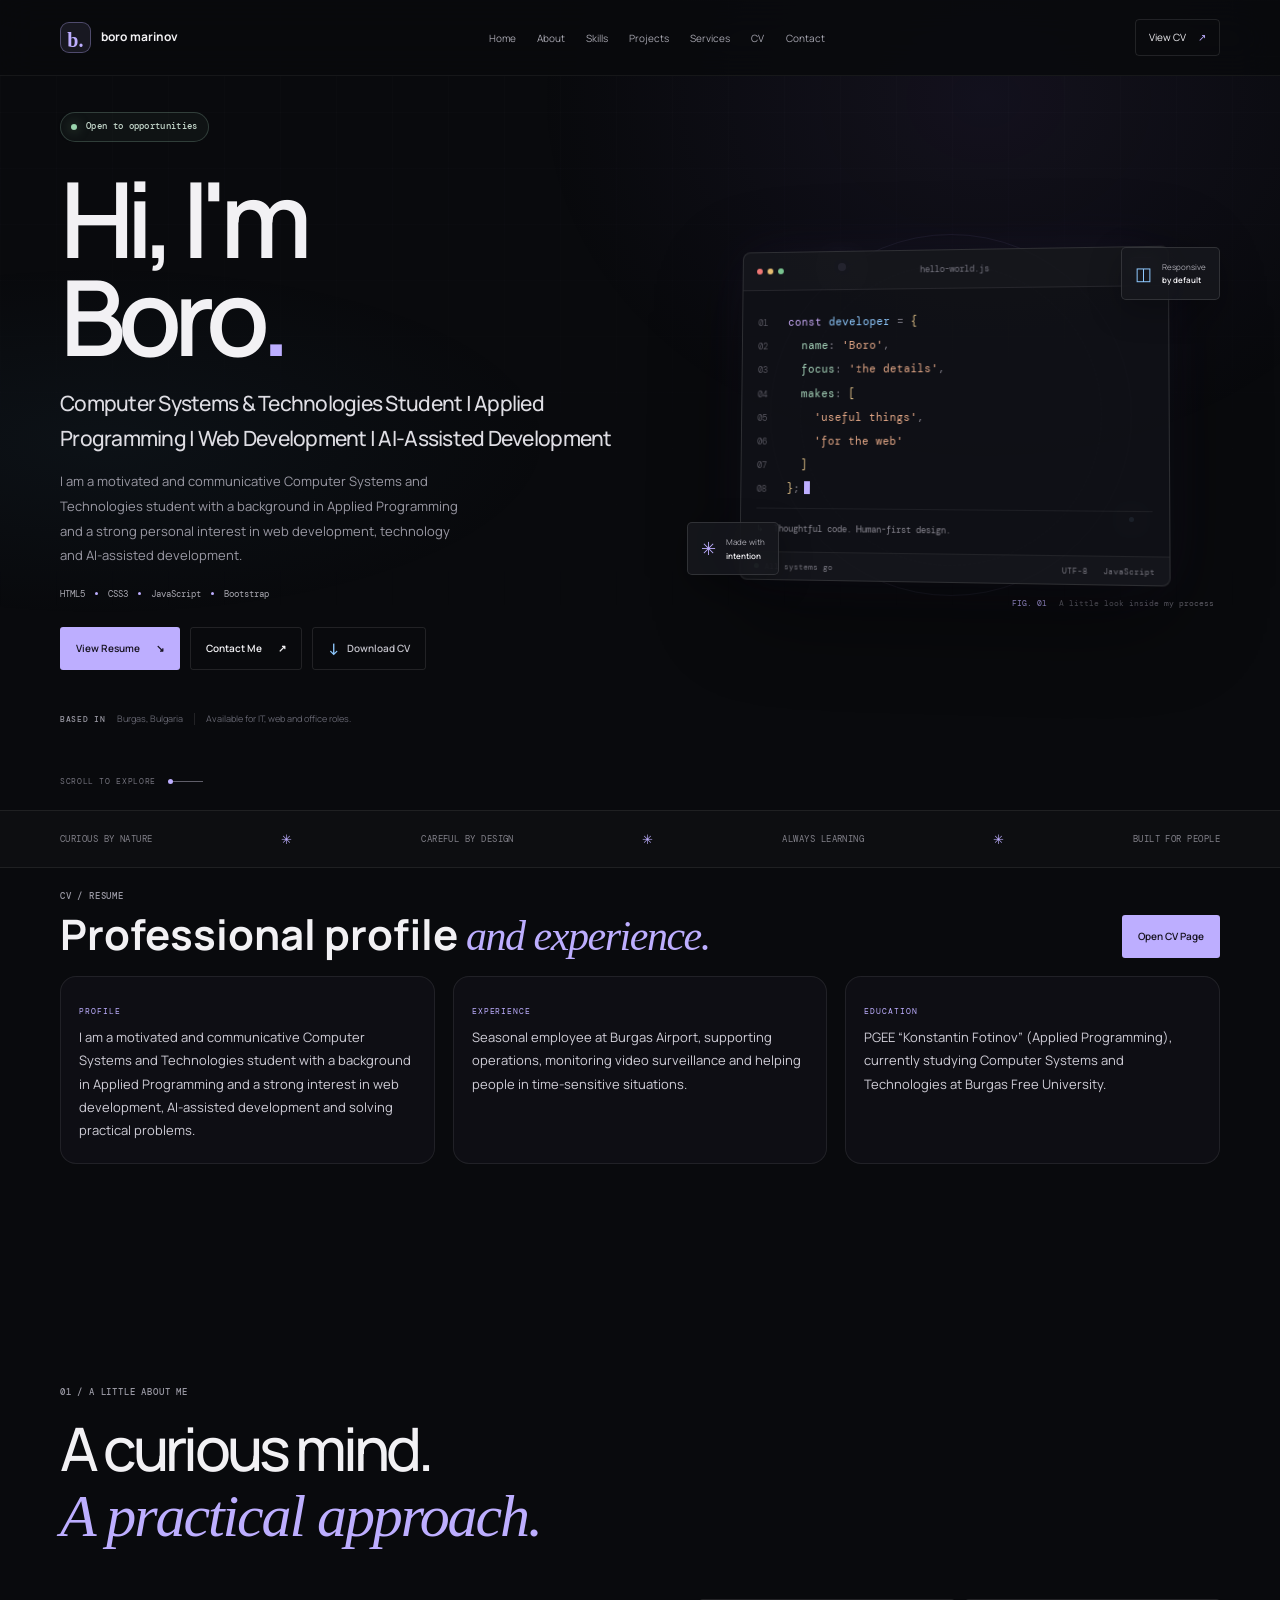
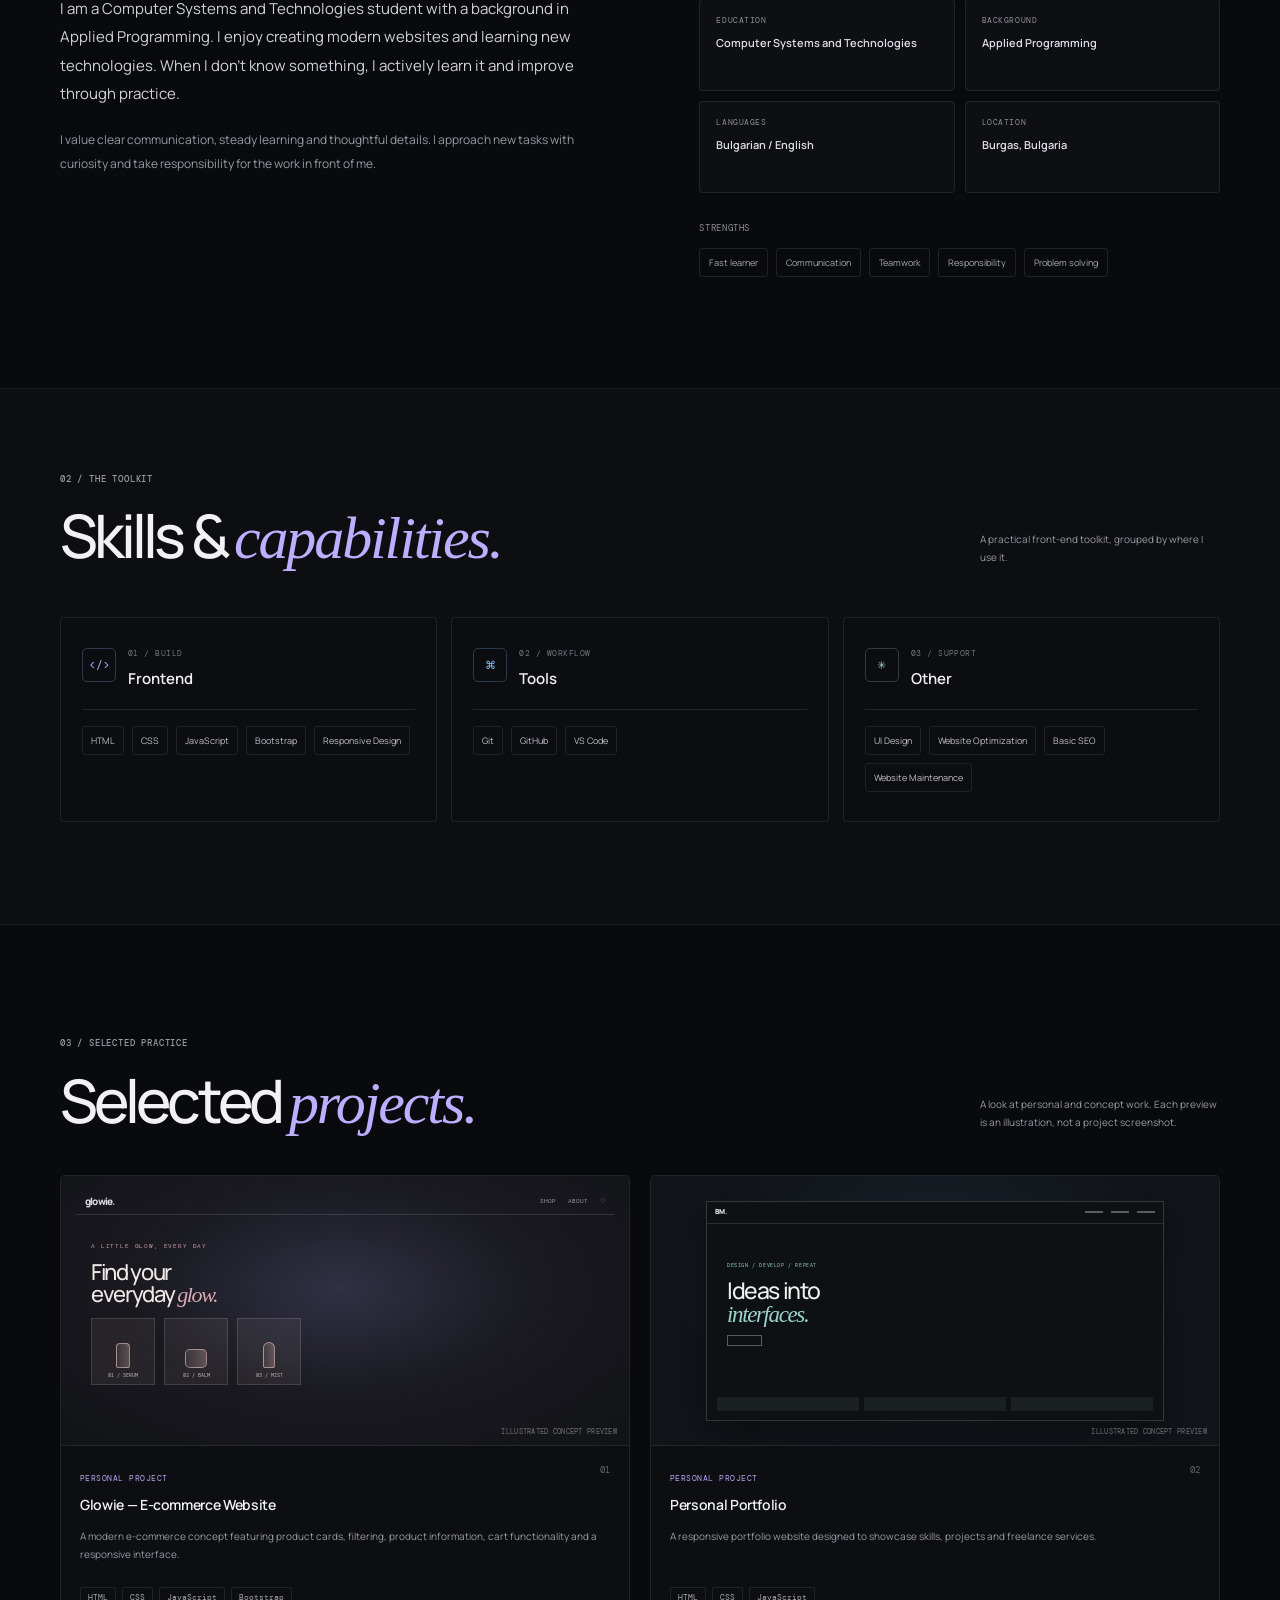
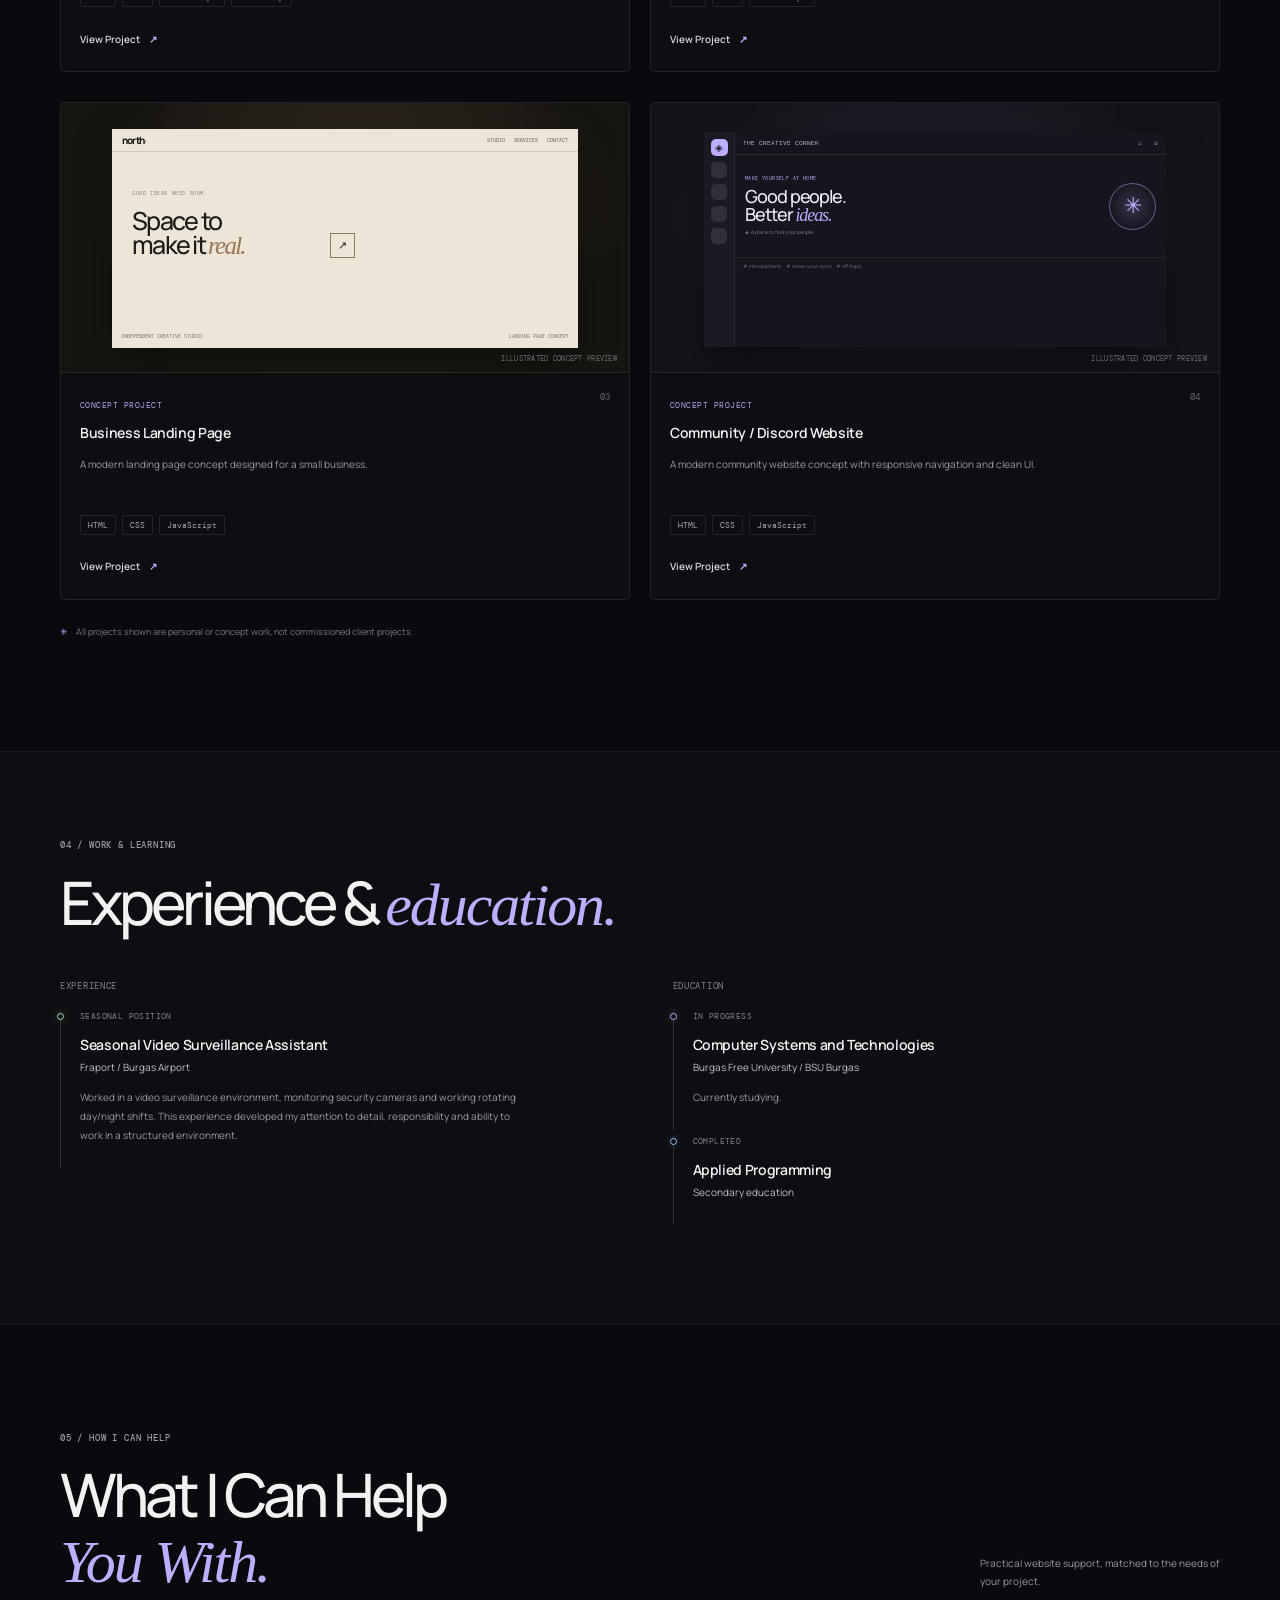
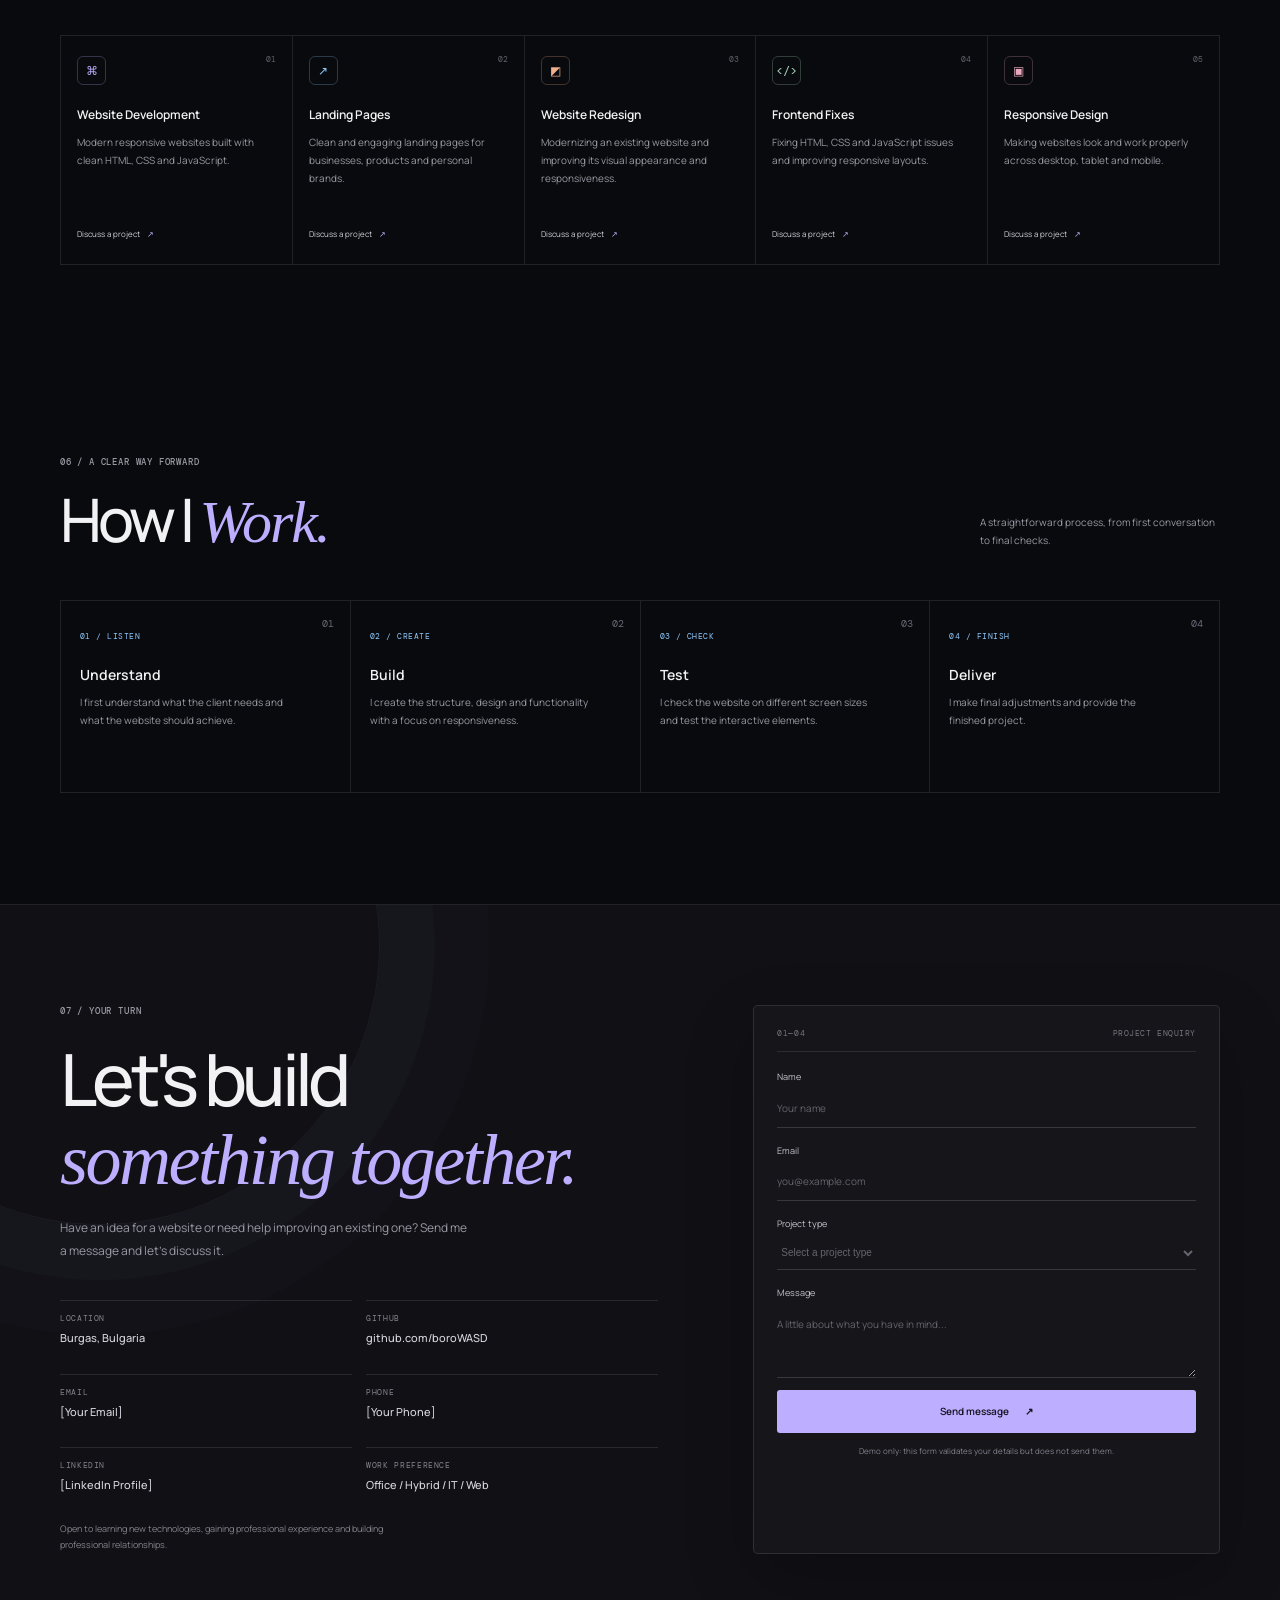
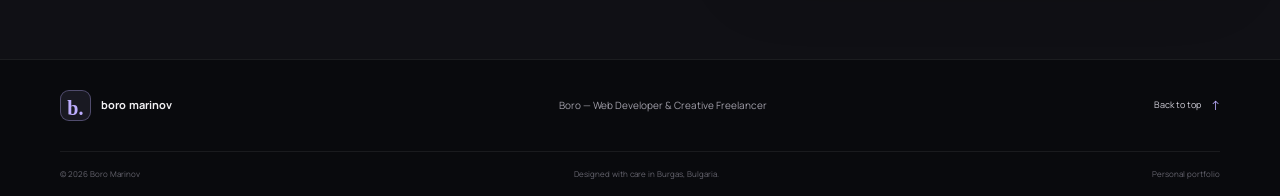
==== commit 7eb10e65: "Add professional CV and refresh portfolio Co-authored-by: Copilot <223556219+Copilot@users.noreply.g" ====
--- a/index.html
+++ b/index.html
@@ -17,28 +17,28 @@
     <a class="skip-link" href="#main">Skip to content</a>
     <div class="site-shell">
       <header class="site-header">
-        <a class="wordmark" href="#home" aria-label="Boro, home"><span class="wordmark-mark">b.</span><span>boro marinov</span></a>
+        <a class="wordmark" href="index.html#home" aria-label="Boro, home"><span class="wordmark-mark">b.</span><span>boro marinov</span></a>
         <button class="menu-toggle" type="button" aria-label="Open navigation" aria-expanded="false" aria-controls="primary-navigation"><span></span><span></span></button>
         <nav class="primary-nav" id="primary-navigation" aria-label="Main navigation">
-          <a href="#home">Home</a><a href="#about">About</a><a href="#skills">Skills</a><a href="#projects">Projects</a><a href="#services">Services</a><a href="#experience">Experience</a><a href="#contact">Contact</a>
+          <a href="index.html#home">Home</a><a href="index.html#about">About</a><a href="index.html#skills">Skills</a><a href="index.html#projects">Projects</a><a href="index.html#services">Services</a><a href="cv.html">CV</a><a href="index.html#contact">Contact</a>
         </nav>
-        <a class="header-cta" href="#contact">Let's talk <span aria-hidden="true">↗</span></a>
+        <a class="header-cta" href="cv.html">View CV <span aria-hidden="true">↗</span></a>
       </header>
 
       <main id="main">
         <section class="hero section-wrap" id="home" aria-labelledby="hero-title">
           <div class="hero-copy">
-            <p class="eyebrow availability-badge"><span class="status-dot"></span> Available for freelance projects</p>
+            <p class="eyebrow availability-badge"><span class="status-dot"></span> Open to opportunities</p>
             <h1 id="hero-title">Hi, I'm<br><span class="hero-name">Boro<span class="accent-period">.</span></span></h1>
-            <p class="hero-role">Web Developer &amp; Creative Freelancer</p>
-            <p class="hero-description">I build modern, responsive websites that look professional, work smoothly and adapt to every screen.</p>
-            <div class="hero-tech" aria-label="Technologies"><span>HTML</span><i></i><span>CSS</span><i></i><span>JavaScript</span><i></i><span>Bootstrap</span></div>
+            <p class="hero-role">Computer Systems &amp; Technologies Student | Applied Programming | Web Development | AI-Assisted Development</p>
+            <p class="hero-description">I am a motivated and communicative Computer Systems and Technologies student with a background in Applied Programming and a strong personal interest in web development, technology and AI-assisted development.</p>
+            <div class="hero-tech" aria-label="Technologies"><span>HTML5</span><i></i><span>CSS3</span><i></i><span>JavaScript</span><i></i><span>Bootstrap</span></div>
             <div class="hero-actions">
-              <a class="button button-primary" href="#projects">View My Projects <span aria-hidden="true">↘</span></a>
+              <a class="button button-primary" href="cv.html">View Resume <span aria-hidden="true">↘</span></a>
               <a class="button button-quiet" href="#contact">Contact Me <span aria-hidden="true">↗</span></a>
               <button class="button button-download" id="download-cv" type="button"><span class="download-icon" aria-hidden="true">↓</span> Download CV</button>
             </div>
-            <div class="hero-footnote"><span class="mono-label">BASED IN</span><span>Burgas, Bulgaria</span><span class="footnote-divider"></span><span>Available for clear, collaborative projects.</span></div>
+            <div class="hero-footnote"><span class="mono-label">BASED IN</span><span>Burgas, Bulgaria</span><span class="footnote-divider"></span><span>Available for IT, web and office roles.</span></div>
           </div>
           <div class="hero-art" aria-label="Animated code editor illustration">
             <div class="art-orbit orbit-one"></div><div class="art-orbit orbit-two"></div>
@@ -66,6 +66,32 @@
         </section>
 
         <section class="intro-strip" aria-label="Portfolio summary"><div class="strip-inner"><span>CURIOUS BY NATURE</span><b>✳</b><span>CAREFUL BY DESIGN</span><b>✳</b><span>ALWAYS LEARNING</span><b>✳</b><span>BUILT FOR PEOPLE</span></div></section>
+
+        <section class="content-section section-wrap cv-spotlight" id="cv" aria-labelledby="cv-title">
+          <div class="resume-banner">
+            <div>
+              <p class="eyebrow">CV / RESUME</p>
+              <h2 id="cv-title">Professional profile <span class="serif-accent">and experience.</span></h2>
+            </div>
+            <div class="resume-banner-actions">
+              <a class="button button-primary" href="cv.html">Open CV Page</a>
+            </div>
+          </div>
+          <div class="resume-summary-grid">
+            <article class="resume-summary-card">
+              <span>PROFILE</span>
+              <p>I am a motivated and communicative Computer Systems and Technologies student with a background in Applied Programming and a strong interest in web development, AI-assisted development and solving practical problems.</p>
+            </article>
+            <article class="resume-summary-card">
+              <span>EXPERIENCE</span>
+              <p>Seasonal employee at Burgas Airport, supporting operations, monitoring video surveillance and helping people in time-sensitive situations.</p>
+            </article>
+            <article class="resume-summary-card">
+              <span>EDUCATION</span>
+              <p>PGEE “Konstantin Fotinov” (Applied Programming), currently studying Computer Systems and Technologies at Burgas Free University.</p>
+            </article>
+          </div>
+        </section>
 
         <section class="content-section section-wrap" id="about" aria-labelledby="about-title">
           <div class="section-heading"><p class="eyebrow">01 / A LITTLE ABOUT ME</p><h2 id="about-title">A curious mind.<br><span class="serif-accent">A practical approach.</span></h2></div>
@@ -107,7 +133,7 @@
 
         <section class="content-section section-wrap process-section" id="process" aria-labelledby="process-title"><div class="section-heading heading-inline"><div><p class="eyebrow">06 / A CLEAR WAY FORWARD</p><h2 id="process-title">How I <span class="serif-accent">Work.</span></h2></div><p class="heading-note">A straightforward process, from first conversation to final checks.</p></div><div class="process-grid"><article class="process-step"><span class="process-number">01</span><span class="process-marker">01 / LISTEN</span><h3>Understand</h3><p>I first understand what the client needs and what the website should achieve.</p></article><article class="process-step"><span class="process-number">02</span><span class="process-marker">02 / CREATE</span><h3>Build</h3><p>I create the structure, design and functionality with a focus on responsiveness.</p></article><article class="process-step"><span class="process-number">03</span><span class="process-marker">03 / CHECK</span><h3>Test</h3><p>I check the website on different screen sizes and test the interactive elements.</p></article><article class="process-step"><span class="process-number">04</span><span class="process-marker">04 / FINISH</span><h3>Deliver</h3><p>I make final adjustments and provide the finished project.</p></article></div></section>
 
-        <section class="contact-section" id="contact" aria-labelledby="contact-title"><div class="contact-glow"></div><div class="section-wrap contact-layout"><div class="contact-copy"><p class="eyebrow">07 / YOUR TURN</p><h2 id="contact-title">Let's build<br><span class="serif-accent">something together.</span></h2><p>Have an idea for a website or need help improving an existing one? Send me a message and let's discuss it.</p><div class="contact-details"><div><span>LOCATION</span><strong>Burgas, Bulgaria</strong></div><div><span>LANGUAGES</span><strong>Bulgarian / English</strong></div><p>The form validates your details in this browser only; it does not send or store messages.</p></div></div><form class="contact-form" id="contact-form" novalidate><div class="form-intro"><span>01—04</span><span>PROJECT ENQUIRY</span></div><label for="name">Name</label><input id="name" name="name" autocomplete="name" placeholder="Your name" required minlength="2"><span class="field-error" id="name-error"></span><label for="email">Email</label><input id="email" name="email" type="email" autocomplete="email" placeholder="you@example.com" required><span class="field-error" id="email-error"></span><label for="project-type">Project type</label><select id="project-type" name="projectType" required><option value="" selected disabled>Select a project type</option><option value="Website">Website</option><option value="Landing Page">Landing Page</option><option value="Redesign">Redesign</option><option value="Frontend Fix">Frontend Fix</option><option value="Other">Other</option></select><span class="field-error" id="project-type-error"></span><label for="message">Message</label><textarea id="message" name="message" rows="3" placeholder="A little about what you have in mind..." required minlength="10"></textarea><span class="field-error" id="message-error"></span><button class="button button-primary form-submit" type="submit">Send message <span aria-hidden="true">↗</span></button><p class="form-status" id="form-status" role="status" aria-live="polite">Demo only: this form validates your details but does not send them.</p></form></div></section>
+        <section class="contact-section" id="contact" aria-labelledby="contact-title"><div class="contact-glow"></div><div class="section-wrap contact-layout"><div class="contact-copy"><p class="eyebrow">07 / YOUR TURN</p><h2 id="contact-title">Let's build<br><span class="serif-accent">something together.</span></h2><p>Have an idea for a website or need help improving an existing one? Send me a message and let's discuss it.</p><div class="contact-details"><div><span>LOCATION</span><strong>Burgas, Bulgaria</strong></div><div><span>GITHUB</span><strong><a href="https://github.com/boroWASD" target="_blank" rel="noreferrer">github.com/boroWASD</a></strong></div><div><span>EMAIL</span><strong>[Your Email]</strong></div><div><span>PHONE</span><strong>[Your Phone]</strong></div><div><span>LINKEDIN</span><strong>[LinkedIn Profile]</strong></div><div><span>WORK PREFERENCE</span><strong>Office / Hybrid / IT / Web</strong></div><p>Open to learning new technologies, gaining professional experience and building professional relationships.</p></div></div><form class="contact-form" id="contact-form" novalidate><div class="form-intro"><span>01—04</span><span>PROJECT ENQUIRY</span></div><label for="name">Name</label><input id="name" name="name" autocomplete="name" placeholder="Your name" required minlength="2"><span class="field-error" id="name-error"></span><label for="email">Email</label><input id="email" name="email" type="email" autocomplete="email" placeholder="you@example.com" required><span class="field-error" id="email-error"></span><label for="project-type">Project type</label><select id="project-type" name="projectType" required><option value="" selected disabled>Select a project type</option><option value="Website">Website</option><option value="Landing Page">Landing Page</option><option value="Redesign">Redesign</option><option value="Frontend Fix">Frontend Fix</option><option value="Other">Other</option></select><span class="field-error" id="project-type-error"></span><label for="message">Message</label><textarea id="message" name="message" rows="3" placeholder="A little about what you have in mind..." required minlength="10"></textarea><span class="field-error" id="message-error"></span><button class="button button-primary form-submit" type="submit">Send message <span aria-hidden="true">↗</span></button><p class="form-status" id="form-status" role="status" aria-live="polite">Demo only: this form validates your details but does not send them.</p></form></div></section>
       </main>
 
       <footer class="site-footer"><div class="section-wrap footer-main"><a class="wordmark footer-brand" href="#home"><span class="wordmark-mark">b.</span><span>boro marinov</span></a><p>Boro — Web Developer &amp; Creative Freelancer</p><a class="back-to-top" href="#home">Back to top <span aria-hidden="true">↑</span></a></div><div class="section-wrap footer-bottom"><span>© <span id="year"></span> Boro Marinov</span><span>Designed with care in Burgas, Bulgaria.</span><span>Personal portfolio</span></div></footer>
--- a/styles.css
+++ b/styles.css
@@ -467,4 +467,64 @@
   .contact-layout { gap: 27px; }
   .contact-details { margin-top: 25px; }
   .contact-copy h2 { overflow-wrap: anywhere; }
+}
+
+.cv-body { background: var(--bg); }
+.cv-body .site-header { position: sticky; }
+.resume-page { padding: 48px 0 90px; }
+.resume-actions { display: flex; flex-wrap: wrap; justify-content: flex-end; gap: 12px; margin-bottom: 22px; }
+.resume-header-card { display: grid; grid-template-columns: 1.2fr .8fr; gap: 24px; padding: 30px 32px; border: 1px solid rgba(255, 255, 255, .08); border-radius: 18px; background: linear-gradient(180deg, rgba(18, 18, 25, .96), rgba(11, 12, 16, .92)); box-shadow: 0 26px 50px rgba(0, 0, 0, .22); }
+.resume-header-card h1 { margin: 12px 0 0; font-size: clamp(52px, 7vw, 78px); letter-spacing: -.06em; line-height: .96; }
+.resume-headline { max-width: 680px; margin: 18px 0 0; color: #d8d7df; font-size: 14px; line-height: 1.7; }
+.resume-meta-list { display: grid; grid-template-columns: repeat(2, minmax(0, 1fr)); gap: 18px; align-content: center; }
+.resume-meta-list > div { padding: 12px 0; border-top: 1px solid rgba(255, 255, 255, .08); }
+.resume-meta-list span { display: block; color: #8d8b96; font: 8px var(--mono); letter-spacing: .09em; text-transform: uppercase; }
+.resume-meta-list strong { display: block; margin-top: 6px; font-size: 11px; font-weight: 600; }
+.resume-meta-list a { color: var(--violet); }
+.resume-grid { display: grid; grid-template-columns: 1.45fr .85fr; gap: 28px; margin-top: 30px; }
+.resume-column { display: flex; flex-direction: column; gap: 24px; }
+.resume-card { padding: 24px 24px 20px; border: 1px solid rgba(255, 255, 255, .08); border-radius: 16px; background: rgba(16, 17, 22, .88); }
+.resume-card h2 { margin: 0 0 18px; color: #d8d7df; font-size: 11px; letter-spacing: .12em; text-transform: uppercase; }
+.resume-card p, .resume-card li { color: #d0ced8; font-size: 13px; line-height: 1.8; }
+.resume-card p { margin: 0 0 12px; }
+.resume-card p:last-child { margin-bottom: 0; }
+.resume-card ul, .resume-list { margin: 0; padding-left: 18px; }
+.resume-card li + li { margin-top: 6px; }
+.resume-entry { padding-top: 14px; border-top: 1px solid rgba(255, 255, 255, .08); }
+.resume-entry:first-of-type { padding-top: 0; border-top: 0; }
+.resume-entry-header { margin-bottom: 10px; }
+.resume-entry-header h3 { margin: 0 0 4px; font-size: 16px; }
+.resume-entry-header span { color: var(--muted); font-size: 11px; }
+.tag-list { display: flex; flex-wrap: wrap; gap: 8px; }
+.tag-list span { display: inline-flex; align-items: center; padding: 6px 10px; border: 1px solid rgba(189, 174, 255, .25); border-radius: 999px; background: rgba(189, 174, 255, .08); color: #e6e0ff; font-size: 10px; line-height: 1; }
+.contact-stack { display: grid; gap: 12px; }
+.contact-stack > div { padding-top: 10px; border-top: 1px solid rgba(255, 255, 255, .08); }
+.contact-stack > div:first-child { padding-top: 0; border-top: 0; }
+.contact-stack span { display: block; color: #8d8b96; font: 8px var(--mono); letter-spacing: .09em; text-transform: uppercase; }
+.contact-stack strong { display: block; margin-top: 6px; color: #e8e5ef; font-size: 11px; }
+.contact-stack a { color: var(--violet); }
+
+.cv-spotlight { padding-top: 22px; }
+.resume-banner { display: flex; align-items: end; justify-content: space-between; gap: 18px; margin-bottom: 18px; }
+.resume-banner h2 { margin: 8px 0 0; font-size: clamp(26px, 4vw, 42px); line-height: 1.05; }
+.resume-banner-actions { display: flex; gap: 10px; }
+.resume-summary-grid { display: grid; grid-template-columns: repeat(3, minmax(0, 1fr)); gap: 18px; }
+.resume-summary-card { padding: 20px 18px; border: 1px solid rgba(255, 255, 255, .08); border-radius: 16px; background: rgba(16, 17, 22, .82); }
+.resume-summary-card span { display: inline-block; margin-bottom: 10px; color: var(--violet); font: 8px var(--mono); letter-spacing: .12em; }
+.resume-summary-card p { margin: 0; color: #d0ced8; font-size: 13px; line-height: 1.8; }
+
+@media (max-width: 900px) {
+  .resume-header-card, .resume-grid, .resume-summary-grid { grid-template-columns: 1fr; }
+  .resume-header-card { padding: 22px 20px; }
+  .resume-meta-list { grid-template-columns: repeat(2, minmax(0, 1fr)); }
+}
+@media (max-width: 640px) {
+  .resume-page { padding-top: 26px; }
+  .resume-actions { justify-content: flex-start; }
+  .resume-header-card { gap: 18px; }
+  .resume-meta-list { grid-template-columns: 1fr; }
+  .resume-banner { flex-direction: column; align-items: flex-start; }
+  .resume-banner-actions { width: 100%; }
+  .resume-banner-actions .button { flex: 1; }
+  .resume-summary-grid { grid-template-columns: 1fr; }
 }
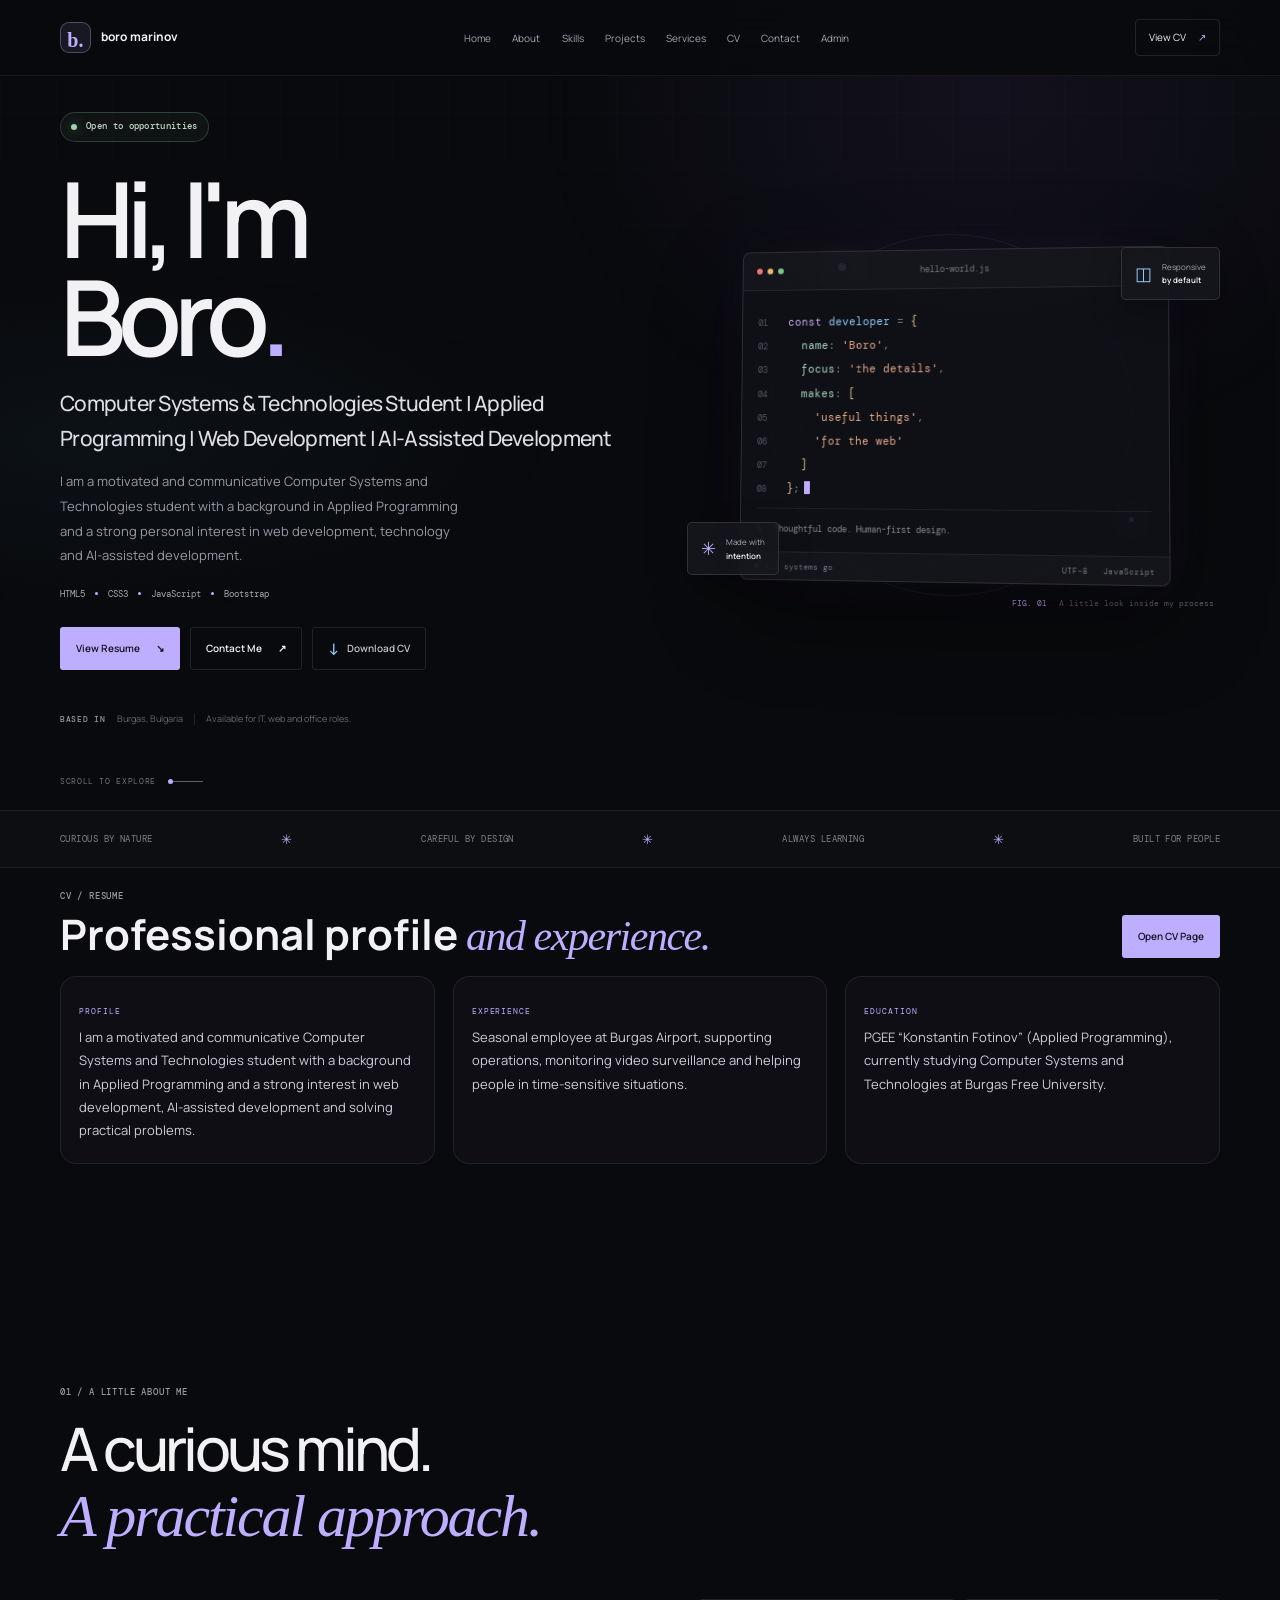
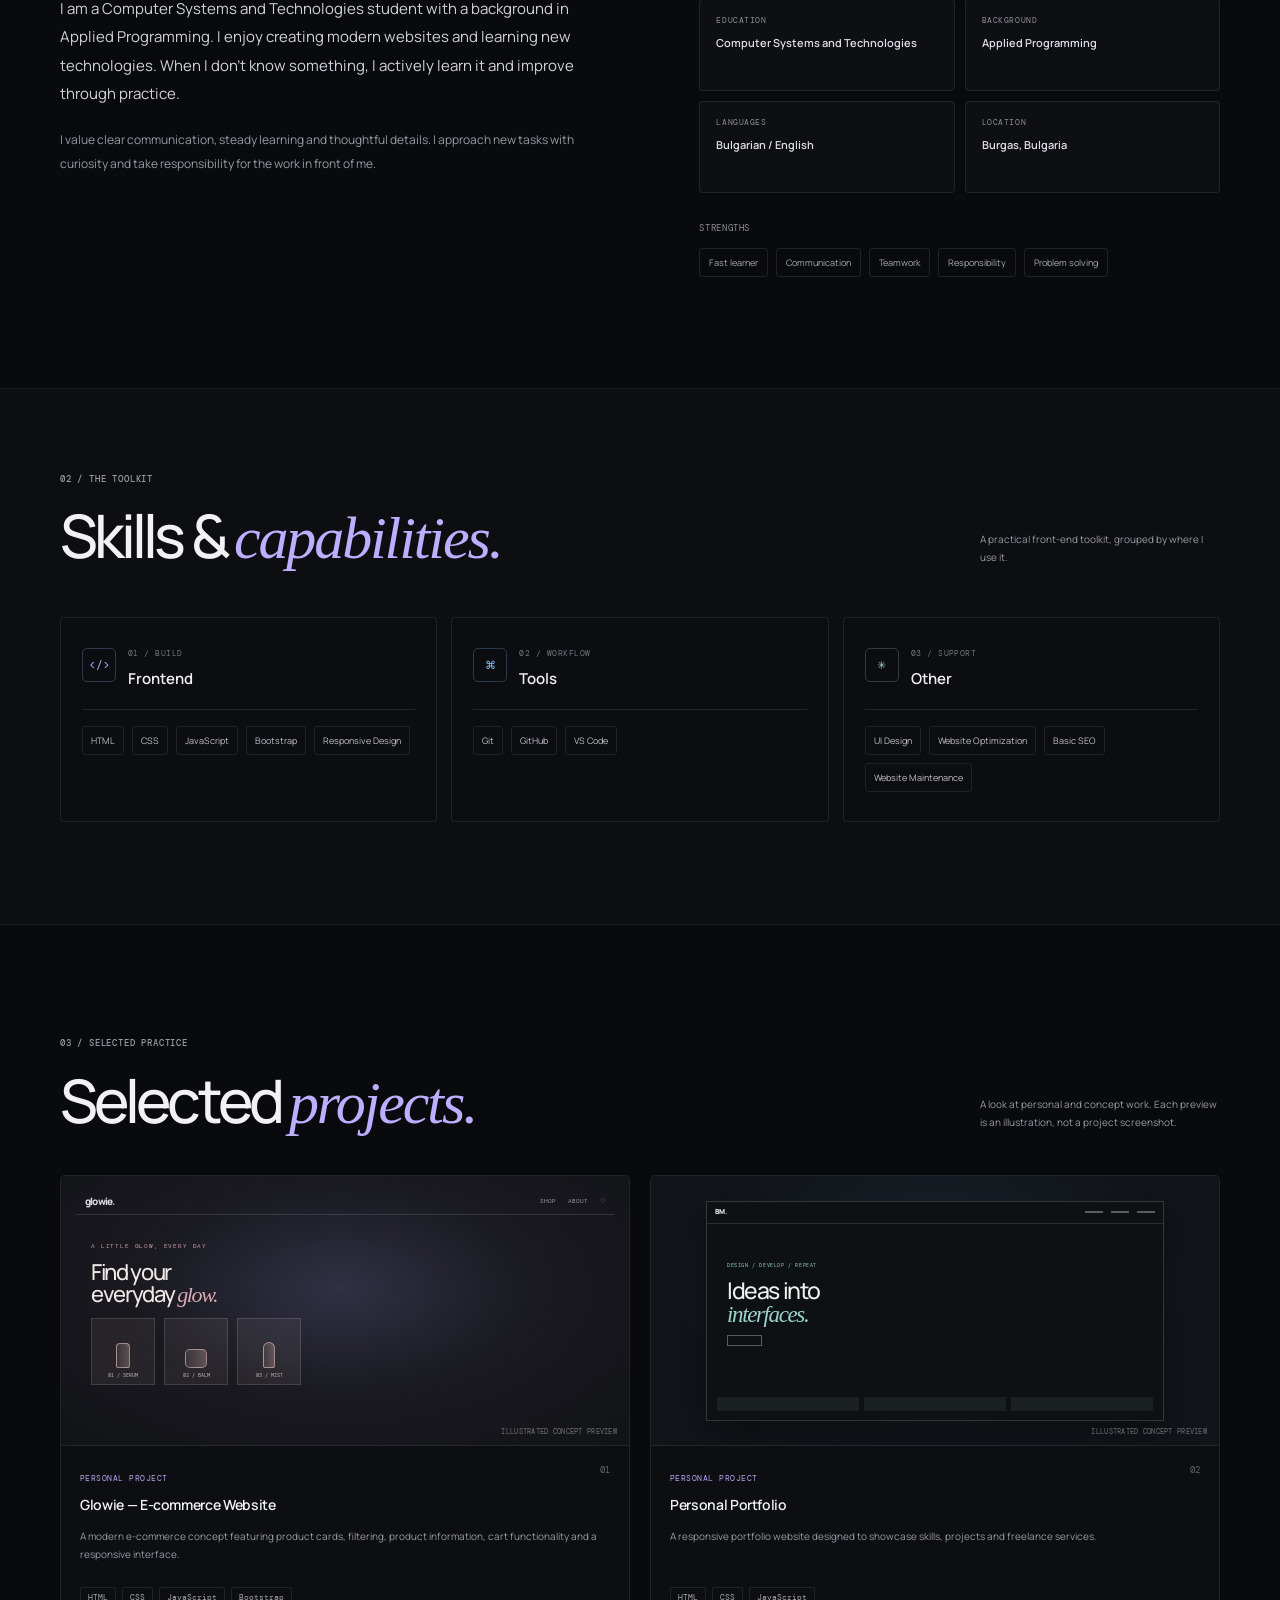
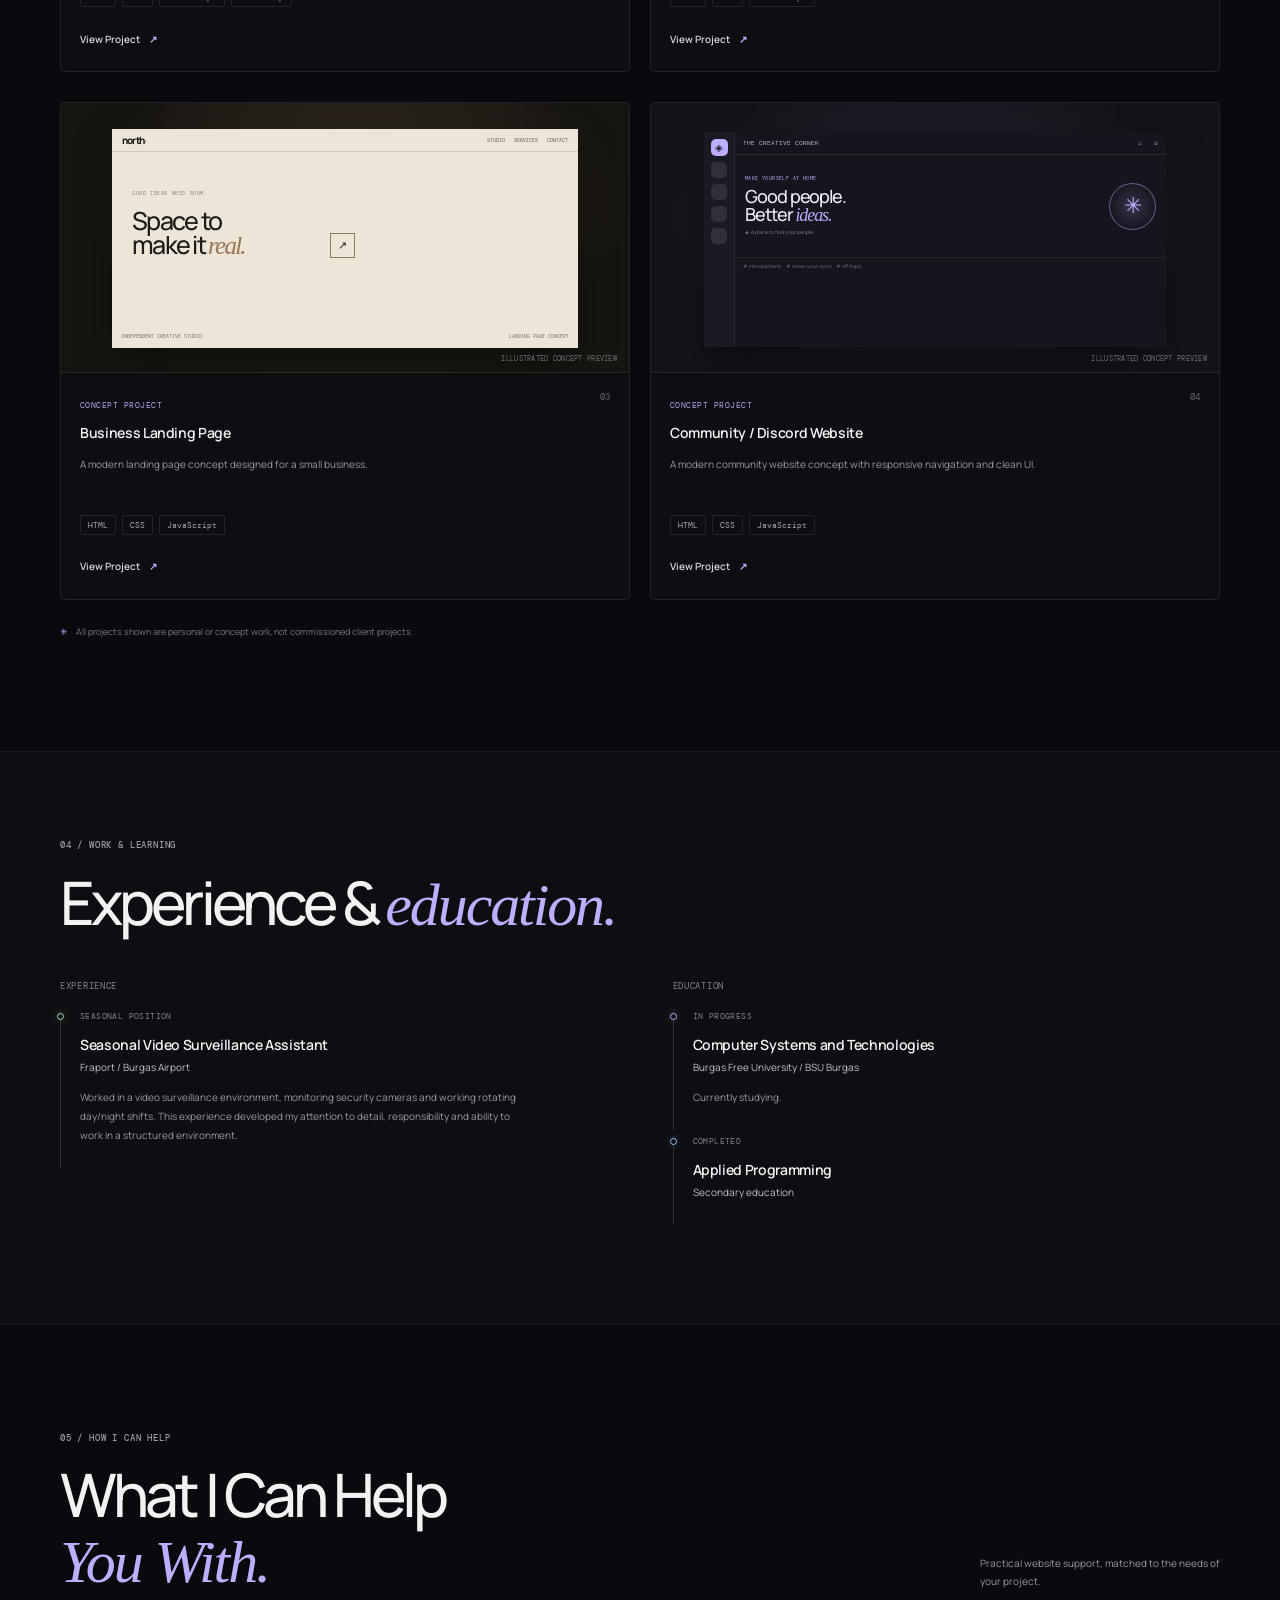
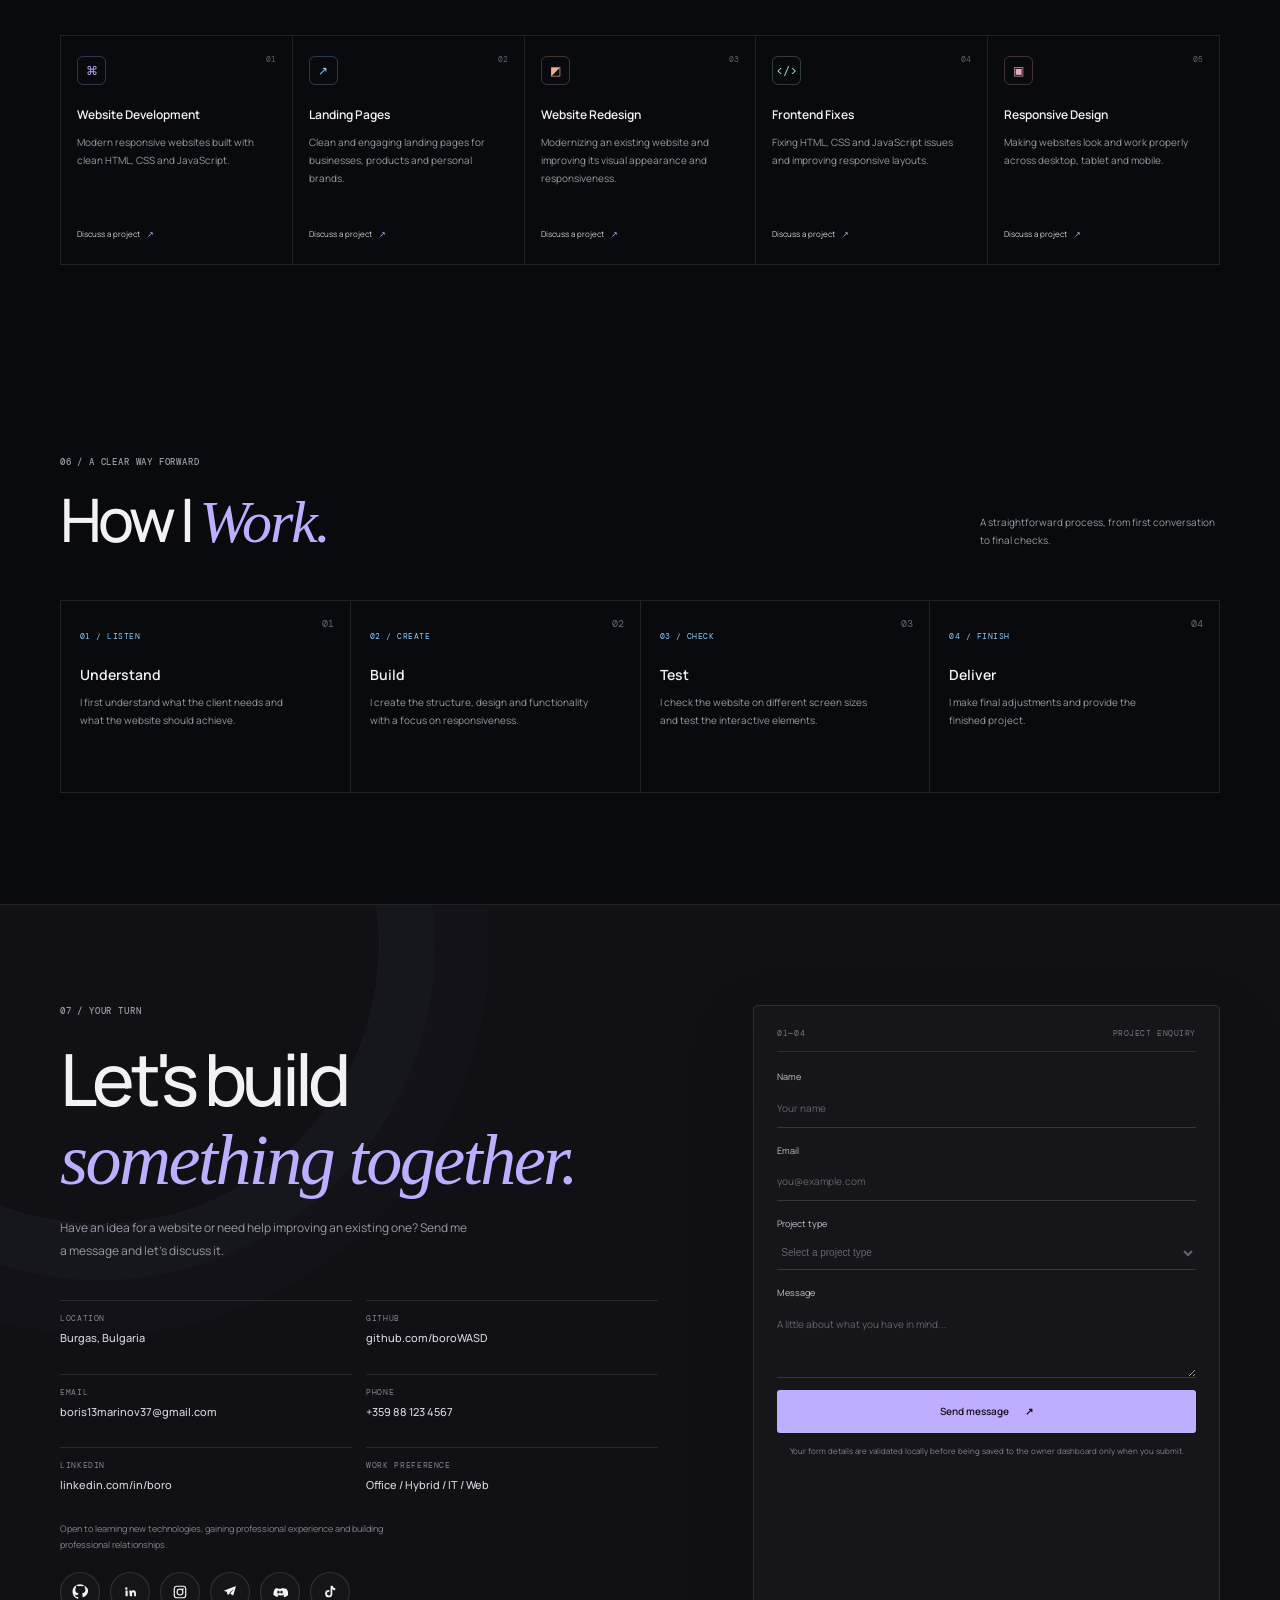
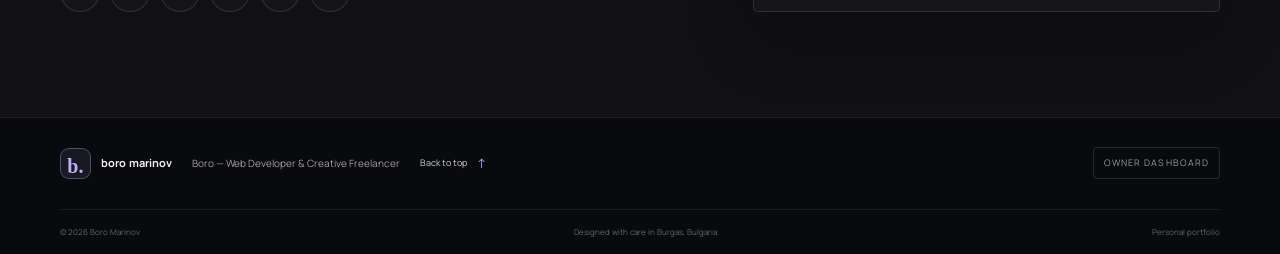
==== commit c467a87d: "Upgrade portfolio with admin analytics and deployment Co-authored-by: Copilot <223556219+Copilot@use" ====
--- a/index.html
+++ b/index.html
@@ -20,7 +20,7 @@
         <a class="wordmark" href="index.html#home" aria-label="Boro, home"><span class="wordmark-mark">b.</span><span>boro marinov</span></a>
         <button class="menu-toggle" type="button" aria-label="Open navigation" aria-expanded="false" aria-controls="primary-navigation"><span></span><span></span></button>
         <nav class="primary-nav" id="primary-navigation" aria-label="Main navigation">
-          <a href="index.html#home">Home</a><a href="index.html#about">About</a><a href="index.html#skills">Skills</a><a href="index.html#projects">Projects</a><a href="index.html#services">Services</a><a href="cv.html">CV</a><a href="index.html#contact">Contact</a>
+          <a href="index.html#home">Home</a><a href="index.html#about">About</a><a href="index.html#skills">Skills</a><a href="index.html#projects">Projects</a><a href="index.html#services">Services</a><a href="cv.html">CV</a><a href="index.html#contact">Contact</a><a href="admin.html">Admin</a>
         </nav>
         <a class="header-cta" href="cv.html">View CV <span aria-hidden="true">↗</span></a>
       </header>
@@ -34,9 +34,9 @@
             <p class="hero-description">I am a motivated and communicative Computer Systems and Technologies student with a background in Applied Programming and a strong personal interest in web development, technology and AI-assisted development.</p>
             <div class="hero-tech" aria-label="Technologies"><span>HTML5</span><i></i><span>CSS3</span><i></i><span>JavaScript</span><i></i><span>Bootstrap</span></div>
             <div class="hero-actions">
-              <a class="button button-primary" href="cv.html">View Resume <span aria-hidden="true">↘</span></a>
-              <a class="button button-quiet" href="#contact">Contact Me <span aria-hidden="true">↗</span></a>
-              <button class="button button-download" id="download-cv" type="button"><span class="download-icon" aria-hidden="true">↓</span> Download CV</button>
+              <a class="button button-primary" href="cv.html" data-track="view-resume">View Resume <span aria-hidden="true">↘</span></a>
+              <a class="button button-quiet" href="#contact" data-track="contact-me">Contact Me <span aria-hidden="true">↗</span></a>
+              <button class="button button-download" id="download-cv" type="button" data-track="download-cv"><span class="download-icon" aria-hidden="true">↓</span> Download CV</button>
             </div>
             <div class="hero-footnote"><span class="mono-label">BASED IN</span><span>Burgas, Bulgaria</span><span class="footnote-divider"></span><span>Available for IT, web and office roles.</span></div>
           </div>
@@ -133,10 +133,10 @@
 
         <section class="content-section section-wrap process-section" id="process" aria-labelledby="process-title"><div class="section-heading heading-inline"><div><p class="eyebrow">06 / A CLEAR WAY FORWARD</p><h2 id="process-title">How I <span class="serif-accent">Work.</span></h2></div><p class="heading-note">A straightforward process, from first conversation to final checks.</p></div><div class="process-grid"><article class="process-step"><span class="process-number">01</span><span class="process-marker">01 / LISTEN</span><h3>Understand</h3><p>I first understand what the client needs and what the website should achieve.</p></article><article class="process-step"><span class="process-number">02</span><span class="process-marker">02 / CREATE</span><h3>Build</h3><p>I create the structure, design and functionality with a focus on responsiveness.</p></article><article class="process-step"><span class="process-number">03</span><span class="process-marker">03 / CHECK</span><h3>Test</h3><p>I check the website on different screen sizes and test the interactive elements.</p></article><article class="process-step"><span class="process-number">04</span><span class="process-marker">04 / FINISH</span><h3>Deliver</h3><p>I make final adjustments and provide the finished project.</p></article></div></section>
 
-        <section class="contact-section" id="contact" aria-labelledby="contact-title"><div class="contact-glow"></div><div class="section-wrap contact-layout"><div class="contact-copy"><p class="eyebrow">07 / YOUR TURN</p><h2 id="contact-title">Let's build<br><span class="serif-accent">something together.</span></h2><p>Have an idea for a website or need help improving an existing one? Send me a message and let's discuss it.</p><div class="contact-details"><div><span>LOCATION</span><strong>Burgas, Bulgaria</strong></div><div><span>GITHUB</span><strong><a href="https://github.com/boroWASD" target="_blank" rel="noreferrer">github.com/boroWASD</a></strong></div><div><span>EMAIL</span><strong>[Your Email]</strong></div><div><span>PHONE</span><strong>[Your Phone]</strong></div><div><span>LINKEDIN</span><strong>[LinkedIn Profile]</strong></div><div><span>WORK PREFERENCE</span><strong>Office / Hybrid / IT / Web</strong></div><p>Open to learning new technologies, gaining professional experience and building professional relationships.</p></div></div><form class="contact-form" id="contact-form" novalidate><div class="form-intro"><span>01—04</span><span>PROJECT ENQUIRY</span></div><label for="name">Name</label><input id="name" name="name" autocomplete="name" placeholder="Your name" required minlength="2"><span class="field-error" id="name-error"></span><label for="email">Email</label><input id="email" name="email" type="email" autocomplete="email" placeholder="you@example.com" required><span class="field-error" id="email-error"></span><label for="project-type">Project type</label><select id="project-type" name="projectType" required><option value="" selected disabled>Select a project type</option><option value="Website">Website</option><option value="Landing Page">Landing Page</option><option value="Redesign">Redesign</option><option value="Frontend Fix">Frontend Fix</option><option value="Other">Other</option></select><span class="field-error" id="project-type-error"></span><label for="message">Message</label><textarea id="message" name="message" rows="3" placeholder="A little about what you have in mind..." required minlength="10"></textarea><span class="field-error" id="message-error"></span><button class="button button-primary form-submit" type="submit">Send message <span aria-hidden="true">↗</span></button><p class="form-status" id="form-status" role="status" aria-live="polite">Demo only: this form validates your details but does not send them.</p></form></div></section>
+        <section class="contact-section" id="contact" aria-labelledby="contact-title"><div class="contact-glow"></div><div class="section-wrap contact-layout"><div class="contact-copy"><p class="eyebrow">07 / YOUR TURN</p><h2 id="contact-title">Let's build<br><span class="serif-accent">something together.</span></h2><p>Have an idea for a website or need help improving an existing one? Send me a message and let's discuss it.</p><div class="contact-details"><div><span>LOCATION</span><strong>Burgas, Bulgaria</strong></div><div><span>GITHUB</span><strong><a href="https://github.com/boroWASD" target="_blank" rel="noreferrer">github.com/boroWASD</a></strong></div><div><span>EMAIL</span><strong>boris13marinov37@gmail.com</strong></div><div><span>PHONE</span><strong>+359 88 123 4567</strong></div><div><span>LINKEDIN</span><strong><a href="https://www.linkedin.com" target="_blank" rel="noreferrer">linkedin.com/in/boro</a></strong></div><div><span>WORK PREFERENCE</span><strong>Office / Hybrid / IT / Web</strong></div><p>Open to learning new technologies, gaining professional experience and building professional relationships.</p></div><div class="social-links" aria-label="Social media links"><a class="social-link" href="https://github.com/boroWASD" target="_blank" rel="noreferrer" aria-label="GitHub"><svg viewBox="0 0 24 24" aria-hidden="true"><path d="M12 .5C5.7.5.8 5.4.8 11.7c0 4.9 3.2 9.1 7.7 10.6.6.1.8-.3.8-.6v-2.2c-3.1.7-3.8-1.3-3.8-1.3-.5-1.3-1.3-1.7-1.3-1.7-1.1-.7.1-.7.1-.7 1.2.1 1.8 1.2 1.8 1.2 1 .1 2.4-.7 3.2-1.5.1-.6.4-1.1.7-1.4-2.5-.3-5.1-1.3-5.1-5.7 0-1.3.5-2.3 1.2-3.1-.1-.3-.5-1.6.1-3.2 0 0 1-.3 3.3 1.2a11.5 11.5 0 0 1 6 0c2.3-1.5 3.3-1.2 3.3-1.2.6 1.6.2 2.9.1 3.2.8.8 1.2 1.8 1.2 3.1 0 4.4-2.6 5.4-5.1 5.7.4.4.8 1 .8 2.1v3.1c0 .3.2.7.8.6 4.5-1.5 7.7-5.7 7.7-10.6C23.2 5.4 18.3.5 12 .5Z"/></svg></a><a class="social-link" href="https://www.linkedin.com" target="_blank" rel="noreferrer" aria-label="LinkedIn"><svg viewBox="0 0 24 24" aria-hidden="true"><path d="M6.9 8.5A1.8 1.8 0 1 1 6.9 5a1.8 1.8 0 0 1 0 3.5ZM5.3 9.8h3.2v8.7H5.3Zm5.4 0h3.1v1.2h.1c.4-.8 1.5-1.6 3.1-1.6 3.3 0 3.9 2.2 3.9 5.1v4H18.1v-3.7c0-1 0-2.3-1.4-2.3s-1.6 1.1-1.6 2.2v3.8h-3.2z"/></svg></a><a class="social-link" href="https://www.instagram.com" target="_blank" rel="noreferrer" aria-label="Instagram"><svg viewBox="0 0 24 24" aria-hidden="true"><path d="M7.6 2.5h8.8A5.1 5.1 0 0 1 21.5 7.6v8.8a5.1 5.1 0 0 1-5.1 5.1H7.6A5.1 5.1 0 0 1 2.5 16.4V7.6a5.1 5.1 0 0 1 5.1-5.1Zm0 1.8A3.3 3.3 0 0 0 4.3 7.6v8.8a3.3 3.3 0 0 0 3.3 3.3h8.8a3.3 3.3 0 0 0 3.3-3.3V7.6a3.3 3.3 0 0 0-3.3-3.3zm8.9 2.1a1.2 1.2 0 1 1 0 2.5 1.2 1.2 0 0 1 0-2.5ZM12 6.8A5.2 5.2 0 1 1 12 17.2 5.2 5.2 0 0 1 12 6.8Zm0 1.8A3.4 3.4 0 1 0 12 15.6 3.4 3.4 0 0 0 12 8.6Z"/></svg></a><a class="social-link" href="https://t.me/boroWASD" target="_blank" rel="noreferrer" aria-label="Telegram"><svg viewBox="0 0 24 24" aria-hidden="true"><path d="M20.7 4.2c.4-.5 0-1-.7-.9l-16.5 6.4c-.6.2-.6.6-.1.8l3.7 1.2 1.4 4.4c.1.5.8.6 1 .2l2.1-2.6 4.1 3.1c.7.5 1.3.2 1.5-.7L20.7 4.2Zm-9.2 9 5.3-4.8c.2-.2.4-.1.2.1l-4.6 5.8-.2.3-.3-.4Z"/></svg></a><a class="social-link" href="https://discord.com" target="_blank" rel="noreferrer" aria-label="Discord"><svg viewBox="0 0 24 24" aria-hidden="true"><path d="M19 6.9A14.3 14.3 0 0 0 15.2 6l-.4.7a13 13 0 0 1-6.6 0L7.8 6A14.3 14.3 0 0 0 5 6.9C2.6 9.8 2 13.2 2.2 16.5c2.1 1.6 4.1 2.5 6 3.1.5-.7 1-1.4 1.3-2.2a10.9 10.9 0 0 1-1.7-.8l.4-.3c3.3 1.5 6.9 1.5 10.2 0l.4.3c-.5.4-1.1.7-1.7.9.3.8.8 1.5 1.3 2.2 2-.6 3.9-1.5 6-3.1.2-3.3-.5-6.7-2.8-9.6ZM9.7 14.3c-1 0-1.8-.9-1.8-2s.8-2 1.8-2c1 0 1.8.9 1.8 2s-.8 2-1.8 2Zm4.6 0c-1 0-1.8-.9-1.8-2s.8-2 1.8-2c1 0 1.8.9 1.8 2s-.8 2-1.8 2Z"/></svg></a><a class="social-link" href="https://www.tiktok.com" target="_blank" rel="noreferrer" aria-label="TikTok"><svg viewBox="0 0 24 24" aria-hidden="true"><path d="M15.8 2.5c.7 1.9 2.1 3.3 4.1 4v2.9c-1.6-.2-3.1-.7-4.4-1.5v6.6a5.4 5.4 0 1 1-5.4-5.4c.3 0 .6 0 1 .1v2.8a2.7 2.7 0 1 0 1.8 2.5V2.5Z"/></svg></a></div></div><form class="contact-form" id="contact-form" novalidate><div class="form-intro"><span>01—04</span><span>PROJECT ENQUIRY</span></div><label for="name">Name</label><input id="name" name="name" autocomplete="name" placeholder="Your name" required minlength="2"><span class="field-error" id="name-error"></span><label for="email">Email</label><input id="email" name="email" type="email" autocomplete="email" placeholder="you@example.com" required><span class="field-error" id="email-error"></span><label for="project-type">Project type</label><select id="project-type" name="projectType" required><option value="" selected disabled>Select a project type</option><option value="Website">Website</option><option value="Landing Page">Landing Page</option><option value="Redesign">Redesign</option><option value="Frontend Fix">Frontend Fix</option><option value="Other">Other</option></select><span class="field-error" id="project-type-error"></span><label for="message">Message</label><textarea id="message" name="message" rows="3" placeholder="A little about what you have in mind..." required minlength="10"></textarea><span class="field-error" id="message-error"></span><button class="button button-primary form-submit" type="submit" data-track="contact-form-submit">Send message <span aria-hidden="true">↗</span></button><p class="form-status" id="form-status" role="status" aria-live="polite">Your form details are validated locally before being saved to the owner dashboard only when you submit.</p></form></div></section>
       </main>
 
-      <footer class="site-footer"><div class="section-wrap footer-main"><a class="wordmark footer-brand" href="#home"><span class="wordmark-mark">b.</span><span>boro marinov</span></a><p>Boro — Web Developer &amp; Creative Freelancer</p><a class="back-to-top" href="#home">Back to top <span aria-hidden="true">↑</span></a></div><div class="section-wrap footer-bottom"><span>© <span id="year"></span> Boro Marinov</span><span>Designed with care in Burgas, Bulgaria.</span><span>Personal portfolio</span></div></footer>
+      <footer class="site-footer"><div class="section-wrap footer-main"><a class="wordmark footer-brand" href="#home"><span class="wordmark-mark">b.</span><span>boro marinov</span></a><p>Boro — Web Developer &amp; Creative Freelancer</p><a class="back-to-top" href="#home">Back to top <span aria-hidden="true">↑</span></a><a class="admin-link" href="admin.html">Owner dashboard</a></div><div class="section-wrap footer-bottom"><span>© <span id="year"></span> Boro Marinov</span><span>Designed with care in Burgas, Bulgaria.</span><span>Personal portfolio</span></div></footer>
 
       <button class="back-top-button" id="back-top" type="button" aria-label="Back to top">↑</button>
       <div class="toast" id="toast" role="status" aria-live="polite"></div>
--- a/styles.css
+++ b/styles.css
@@ -275,6 +275,55 @@
 
 .reveal { transform: translateY(18px); opacity: 0; transition: transform .65s ease, opacity .65s ease; }
 .reveal.is-visible { transform: translateY(0); opacity: 1; }
+.social-links { display: flex; flex-wrap: wrap; gap: 10px; margin-top: 18px; }
+.social-link { display: inline-flex; width: 40px; height: 40px; align-items: center; justify-content: center; border: 1px solid rgba(255, 255, 255, .12); border-radius: 50%; background: rgba(255,255,255,.02); transition: transform .2s, border-color .2s, background .2s; }
+.social-link:hover { transform: translateY(-2px); border-color: rgba(189, 174, 255, .6); background: rgba(189, 174, 255, .07); }
+.social-link svg { width: 16px; height: 16px; fill: var(--text); }
+.resume-social { display: flex; align-items: center; gap: 8px; }
+.resume-social .social-link { width: 28px; height: 28px; }
+.resume-social .social-link svg { width: 12px; height: 12px; }
+.admin-link { display: inline-flex; align-items: center; gap: 8px; margin-left: auto; padding: 7px 10px; border: 1px solid rgba(255,255,255,.12); border-radius: 4px; color: var(--muted); font-size: 9px; text-transform: uppercase; letter-spacing: .12em; }
+.admin-link:hover { border-color: rgba(189, 174, 255, .5); color: var(--text); }
+
+.admin-page { background: #090a0d; }
+.admin-shell { min-height: 100vh; display: grid; place-items: center; padding: 48px 24px; }
+.admin-panel { width: min(1200px, 100%); }
+.admin-auth-panel { display: grid; place-items: center; }
+.admin-auth-card { width: min(480px, 100%); padding: 38px 30px; border: 1px solid rgba(255,255,255,.12); border-radius: 14px; background: rgba(17,18,23,.92); box-shadow: 0 28px 80px rgba(0,0,0,.35); }
+.admin-auth-card h1 { margin: 14px 0 8px; font-size: clamp(42px, 6vw, 58px); letter-spacing: -.065em; }
+.admin-auth-copy { color: var(--muted); margin-bottom: 20px; line-height: 1.7; }
+.admin-login-form { display: grid; gap: 10px; }
+.admin-login-form label { color: #d7d3e1; font-size: 9px; letter-spacing: .09em; text-transform: uppercase; }
+.admin-login-form input { width: 100%; padding: 12px 0; border: 0; border-bottom: 1px solid rgba(255,255,255,.12); background: transparent; color: var(--text); }
+.admin-auth-status { min-height: 20px; margin-top: 14px; color: #ffb4b7; font-size: 11px; }
+.admin-dashboard { display: none; }
+.admin-dashboard.is-visible { display: block; }
+.hidden { display: none !important; }
+.admin-header { display: flex; justify-content: space-between; align-items: center; gap: 20px; margin-bottom: 24px; }
+.admin-header h2 { margin: 6px 0 0; font-size: clamp(38px, 4vw, 54px); letter-spacing: -.06em; }
+.admin-header-actions { display: flex; gap: 12px; align-items: center; flex-wrap: wrap; }
+.filter-group { display: inline-flex; flex-wrap: wrap; gap: 8px; padding: 7px; border: 1px solid rgba(255,255,255,.09); border-radius: 999px; background: rgba(255,255,255,.02); }
+.filter-toggle { padding: 8px 14px; border: 1px solid transparent; border-radius: 999px; background: transparent; color: var(--muted); font-size: 9px; letter-spacing: .08em; text-transform: uppercase; cursor: pointer; }
+.filter-toggle.is-active { border-color: rgba(189, 174, 255, .4); background: rgba(189, 174, 255, .08); color: var(--text); }
+.stats-grid { display: grid; grid-template-columns: repeat(4, minmax(0,1fr)); gap: 16px; margin-bottom: 24px; }
+.stat-card { padding: 20px 18px; border: 1px solid rgba(255,255,255,.08); border-radius: 12px; background: rgba(17,18,23,.9); }
+.stat-label { display: block; margin-bottom: 10px; color: var(--muted); font-size: 9px; letter-spacing: .12em; text-transform: uppercase; }
+.stat-card strong { font-size: clamp(28px, 3vw, 40px); letter-spacing: -.06em; }
+.dashboard-grid { display: grid; grid-template-columns: repeat(2, minmax(0,1fr)); gap: 16px; }
+.panel { padding: 18px 18px 12px; border: 1px solid rgba(255,255,255,.08); border-radius: 12px; background: rgba(17,18,23,.9); }
+.panel-wide { grid-column: span 2; }
+.panel-header { margin-bottom: 12px; }
+.panel-header h3 { margin: 0; font-size: 20px; letter-spacing: -.04em; }
+.detail-list { list-style: none; padding: 0; margin: 0; display: grid; gap: 8px; }
+.detail-list li { display: flex; justify-content: space-between; gap: 12px; padding: 6px 0; border-bottom: 1px solid rgba(255,255,255,.06); color: var(--muted); font-size: 11px; }
+.detail-list li strong { color: var(--text); }
+.table-wrap { overflow-x: auto; }
+table { width: 100%; border-collapse: collapse; }
+th, td { padding: 10px 8px; border-bottom: 1px solid rgba(255,255,255,.06); text-align: left; vertical-align: top; font-size: 11px; }
+th { color: var(--muted); font-size: 9px; letter-spacing: .09em; text-transform: uppercase; }
+td { color: #dfe1eb; }
+td.message-cell { max-width: 260px; }
+
 @keyframes rise-in { from { transform: translateY(14px); opacity: 0; } to { transform: translateY(0); opacity: 1; } }
 @keyframes blink { to { visibility: hidden; } }
 @keyframes float { 0%, 100% { transform: translateY(0); } 50% { transform: translateY(-6px); } }
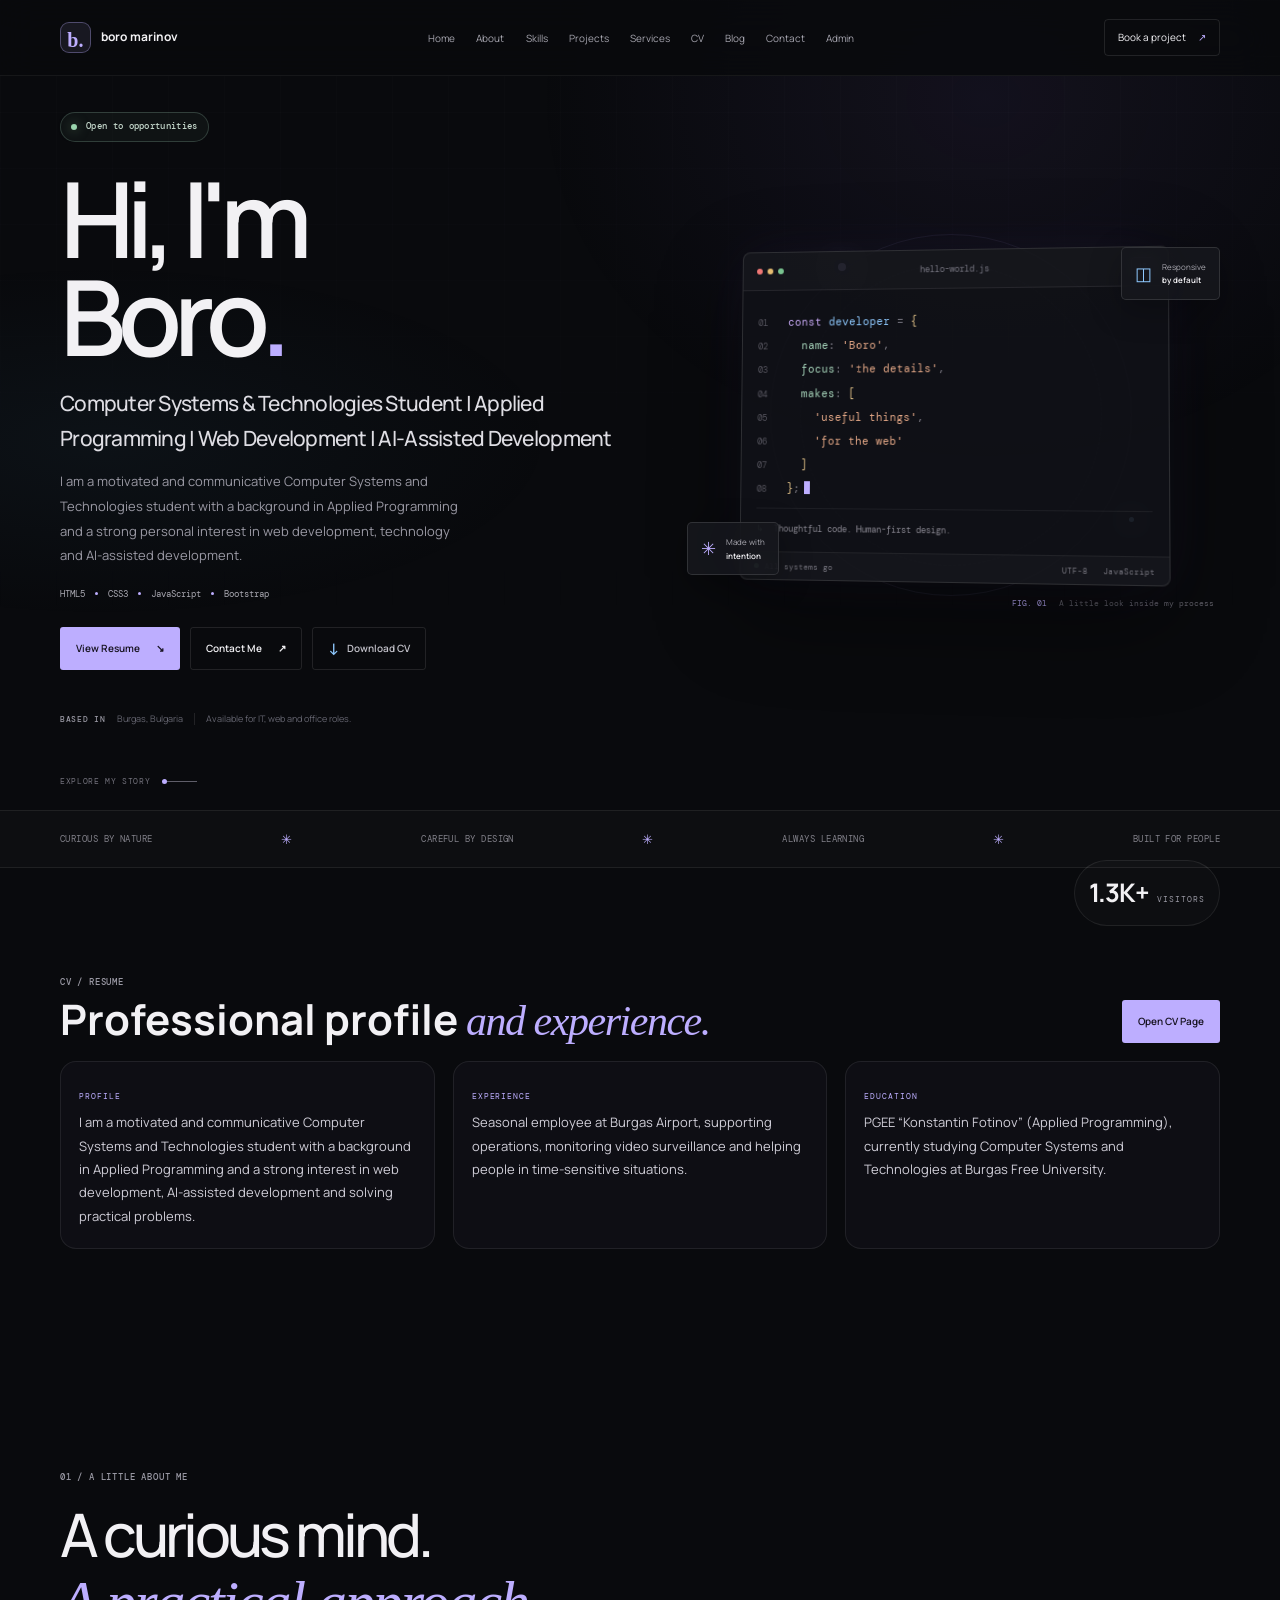
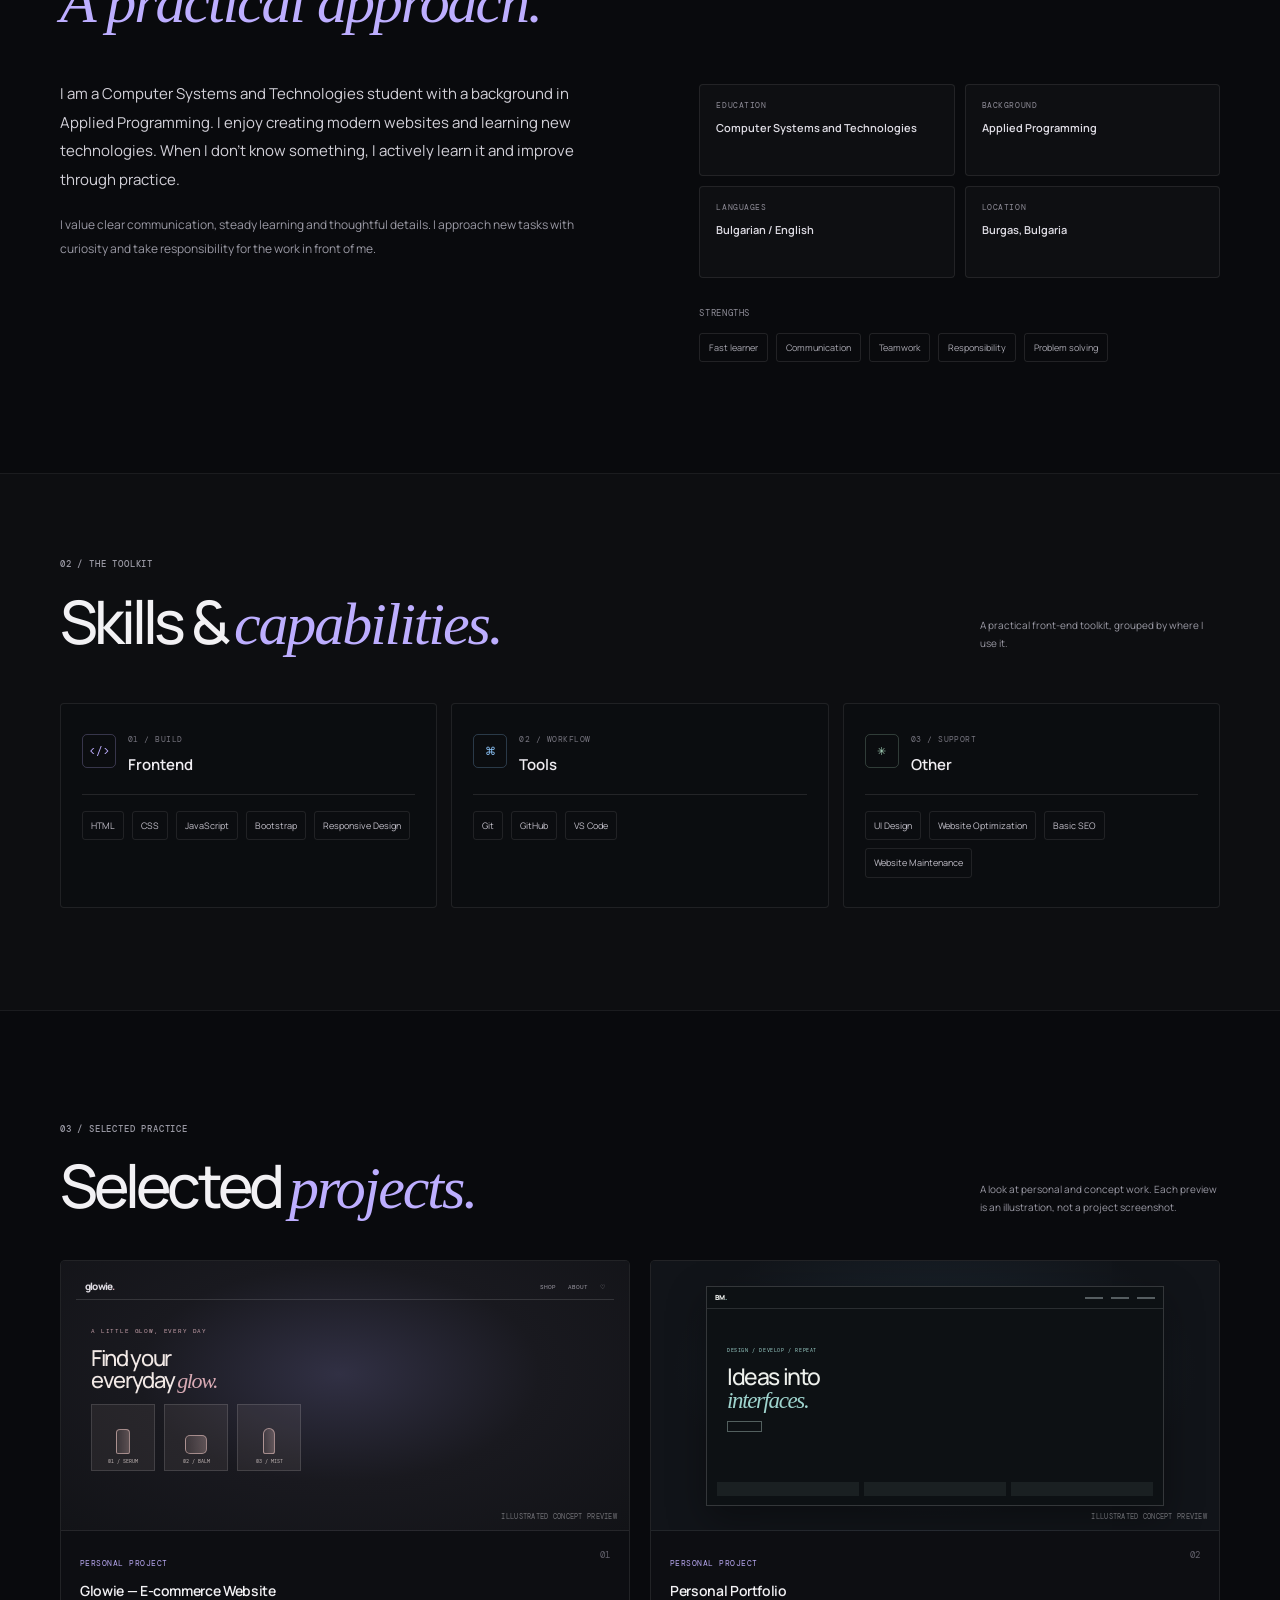
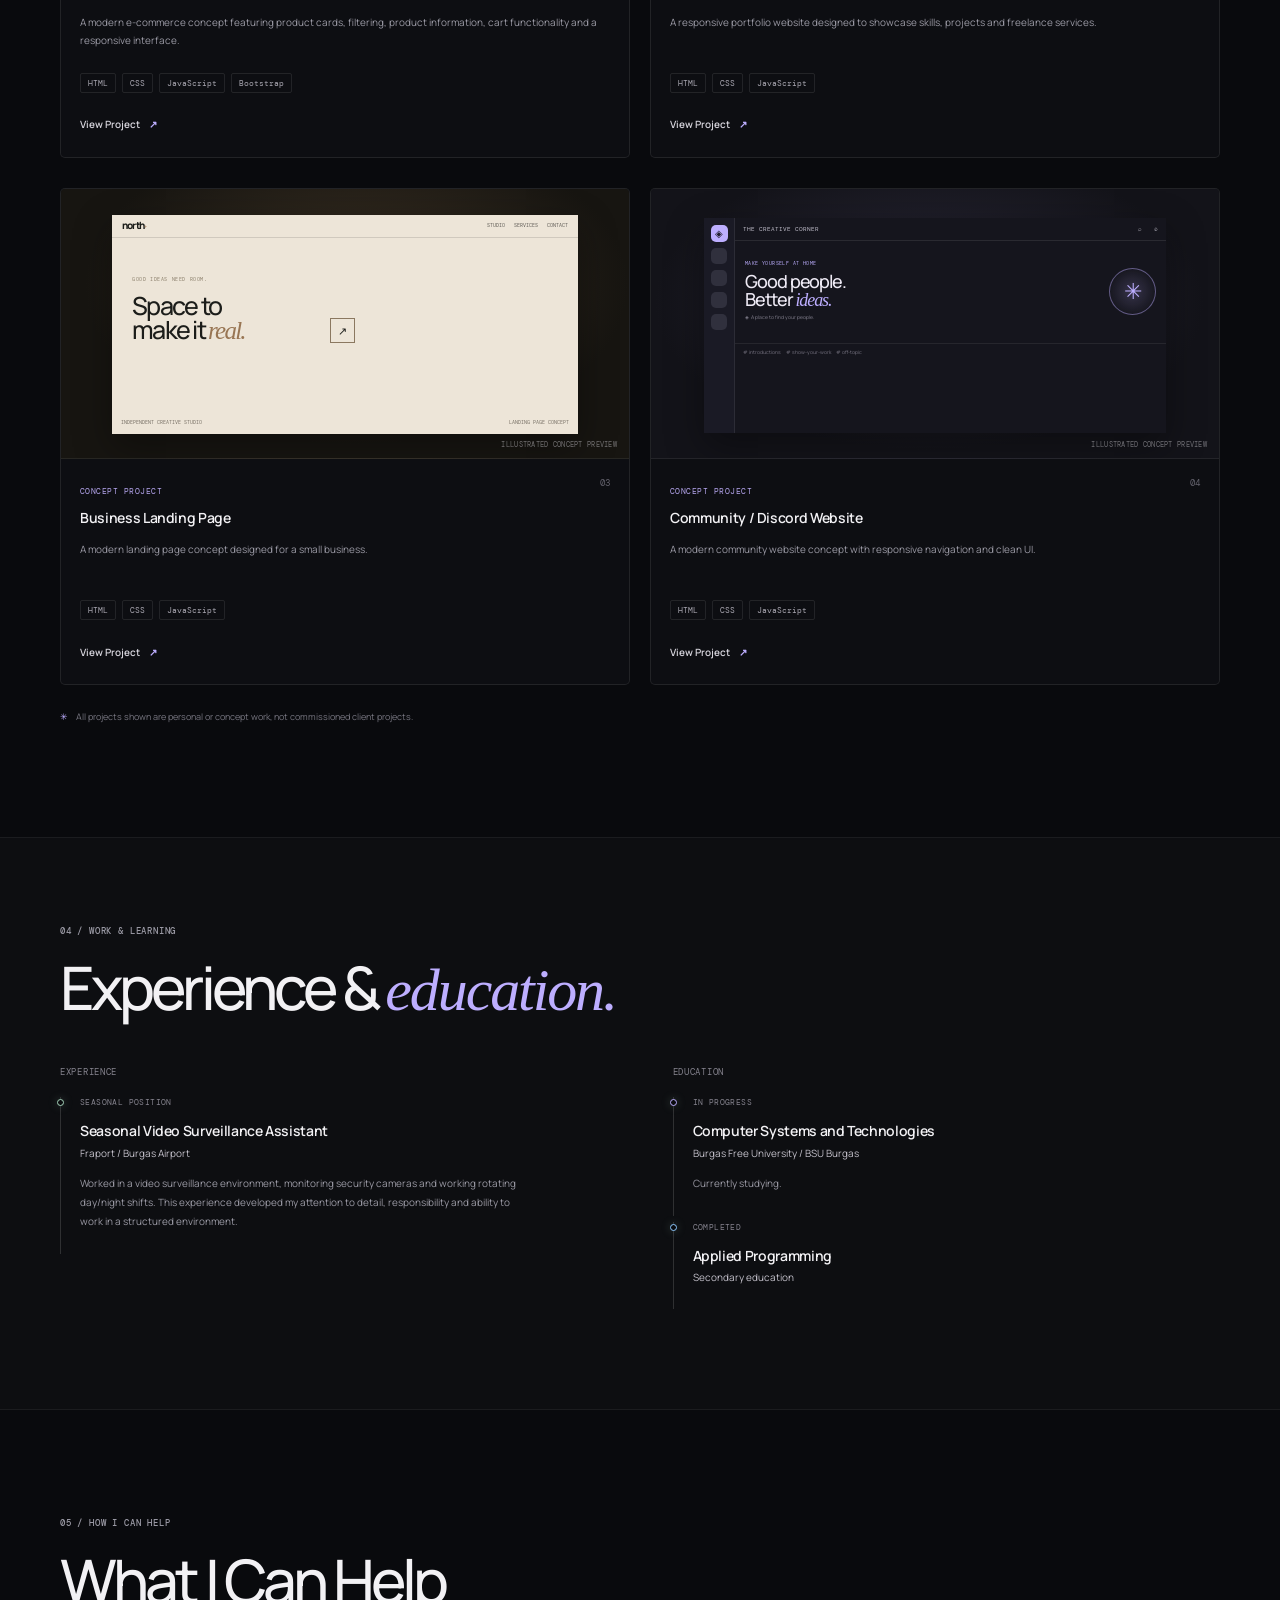
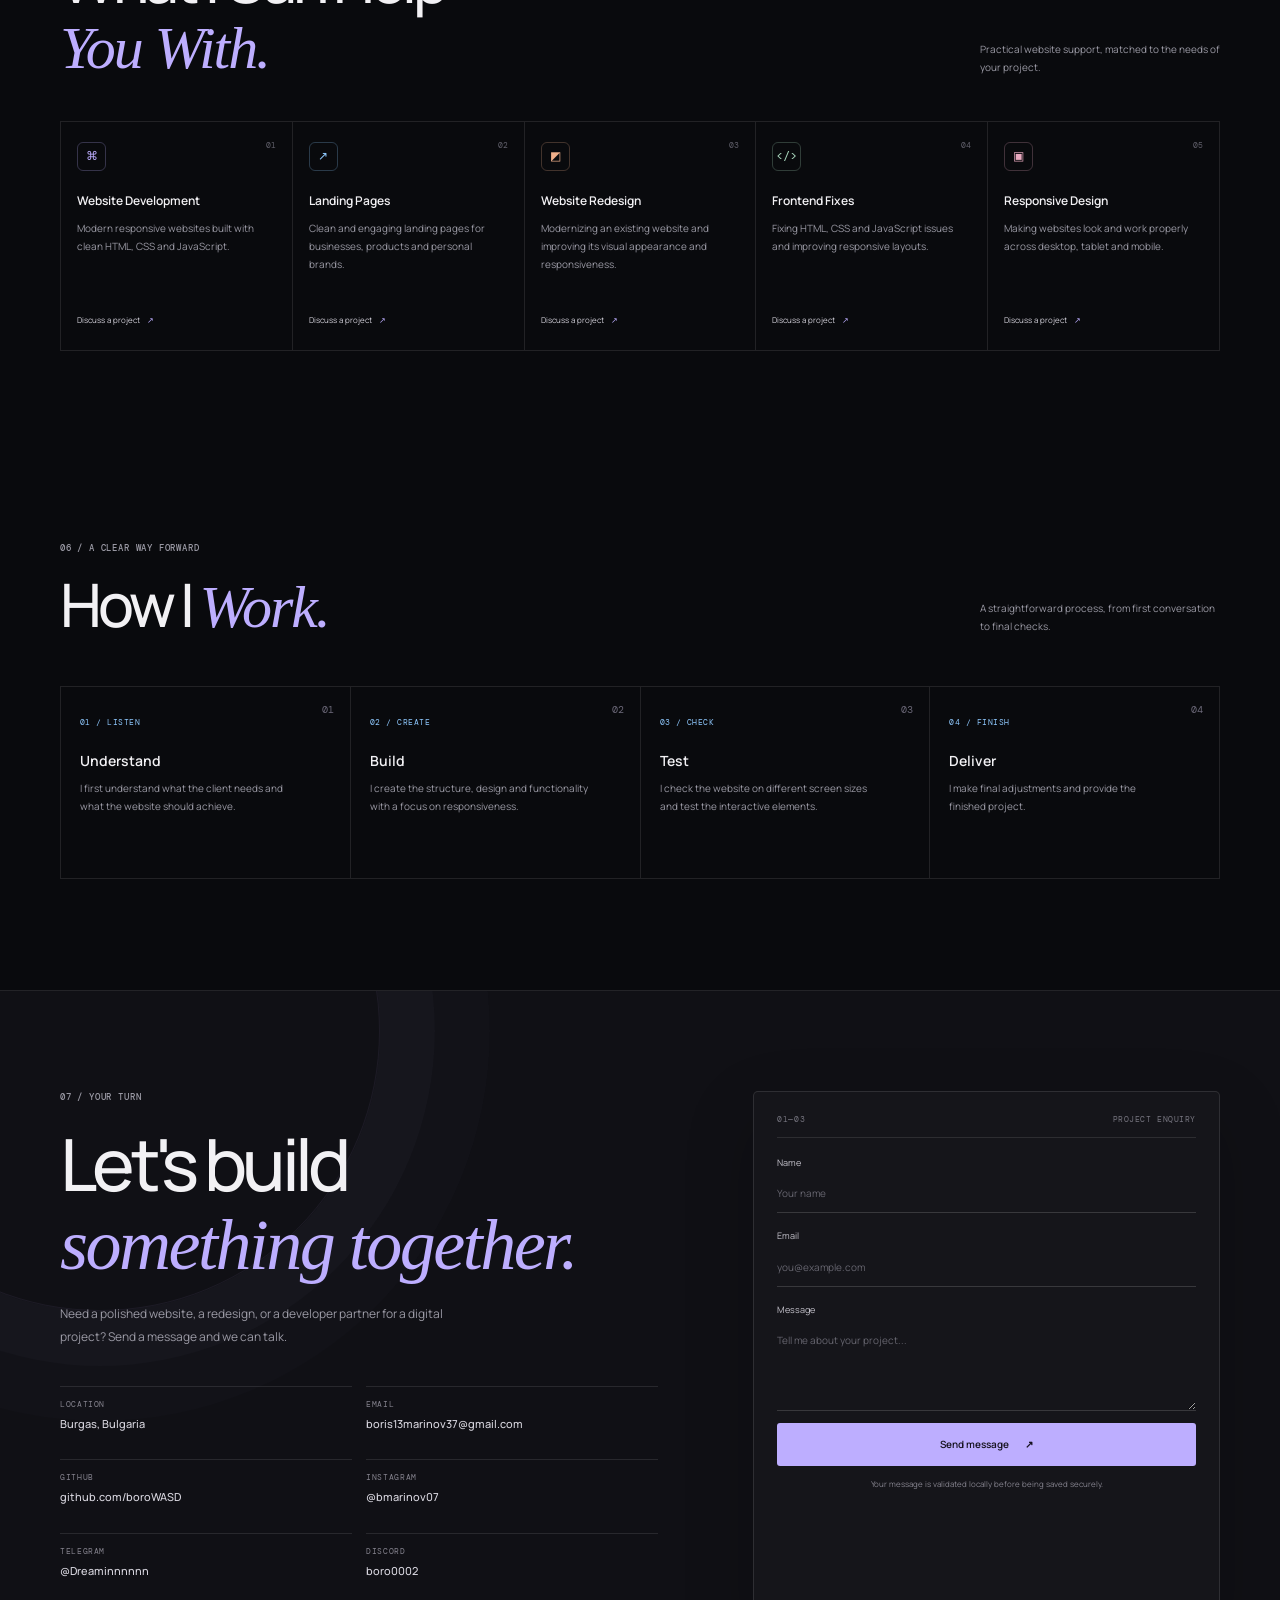
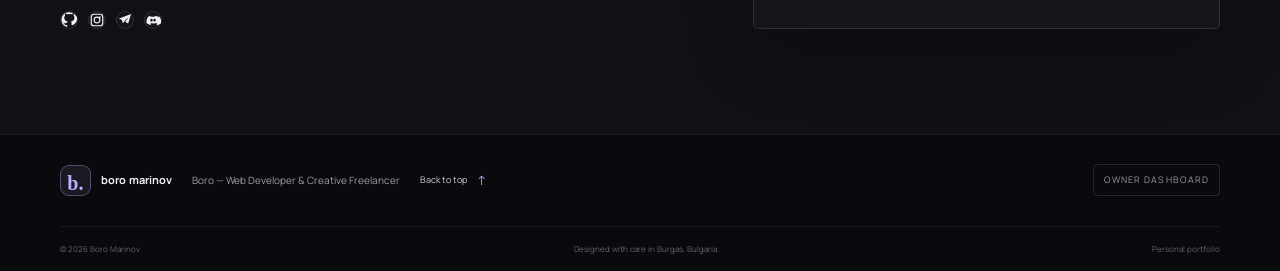
==== commit d0e1b3f7: "Complete Boro portfolio upgrade - Updated dark/purple portfolio design - Added Boro branding and log" ====
--- a/index.html
+++ b/index.html
@@ -17,12 +17,12 @@
     <a class="skip-link" href="#main">Skip to content</a>
     <div class="site-shell">
       <header class="site-header">
-        <a class="wordmark" href="index.html#home" aria-label="Boro, home"><span class="wordmark-mark">b.</span><span>boro marinov</span></a>
+        <a class="wordmark" href="index.html" aria-label="Boro, home"><span class="wordmark-mark">b.</span><span>boro marinov</span></a>
         <button class="menu-toggle" type="button" aria-label="Open navigation" aria-expanded="false" aria-controls="primary-navigation"><span></span><span></span></button>
         <nav class="primary-nav" id="primary-navigation" aria-label="Main navigation">
-          <a href="index.html#home">Home</a><a href="index.html#about">About</a><a href="index.html#skills">Skills</a><a href="index.html#projects">Projects</a><a href="index.html#services">Services</a><a href="cv.html">CV</a><a href="index.html#contact">Contact</a><a href="admin.html">Admin</a>
+          <a href="index.html">Home</a><a href="about.html">About</a><a href="skills.html">Skills</a><a href="projects.html">Projects</a><a href="services.html">Services</a><a href="cv.html">CV</a><a href="blog.html">Blog</a><a href="contact.html">Contact</a><a href="admin.html">Admin</a>
         </nav>
-        <a class="header-cta" href="cv.html">View CV <span aria-hidden="true">↗</span></a>
+        <a class="header-cta" href="contact.html">Book a project <span aria-hidden="true">↗</span></a>
       </header>
 
       <main id="main">
@@ -35,7 +35,7 @@
             <div class="hero-tech" aria-label="Technologies"><span>HTML5</span><i></i><span>CSS3</span><i></i><span>JavaScript</span><i></i><span>Bootstrap</span></div>
             <div class="hero-actions">
               <a class="button button-primary" href="cv.html" data-track="view-resume">View Resume <span aria-hidden="true">↘</span></a>
-              <a class="button button-quiet" href="#contact" data-track="contact-me">Contact Me <span aria-hidden="true">↗</span></a>
+              <a class="button button-quiet" href="contact.html" data-track="contact-me">Contact Me <span aria-hidden="true">↗</span></a>
               <button class="button button-download" id="download-cv" type="button" data-track="download-cv"><span class="download-icon" aria-hidden="true">↓</span> Download CV</button>
             </div>
             <div class="hero-footnote"><span class="mono-label">BASED IN</span><span>Burgas, Bulgaria</span><span class="footnote-divider"></span><span>Available for IT, web and office roles.</span></div>
@@ -62,10 +62,17 @@
             <div class="floating-chip chip-clean"><span class="chip-spark">✳</span><span>Made with<br><b>intention</b></span></div>
             <div class="art-caption"><span>FIG. 01</span><span>A little look inside my process</span></div>
           </div>
-          <a class="scroll-cue" href="#about"><span>SCROLL TO EXPLORE</span><i aria-hidden="true"></i></a>
+          <a class="scroll-cue" href="about.html"><span>EXPLORE MY STORY</span><i aria-hidden="true"></i></a>
         </section>
 
         <section class="intro-strip" aria-label="Portfolio summary"><div class="strip-inner"><span>CURIOUS BY NATURE</span><b>✳</b><span>CAREFUL BY DESIGN</span><b>✳</b><span>ALWAYS LEARNING</span><b>✳</b><span>BUILT FOR PEOPLE</span></div></section>
+
+        <div class="public-counter-wrap section-wrap" aria-label="Public visitor statistic">
+          <div class="public-counter">
+            <span class="public-counter-number" id="public-visitor-count">1,284</span>
+            <span class="public-counter-label">visitors</span>
+          </div>
+        </div>
 
         <section class="content-section section-wrap cv-spotlight" id="cv" aria-labelledby="cv-title">
           <div class="resume-banner">
@@ -129,14 +136,55 @@
 
         <section class="content-section experience-section" id="experience" aria-labelledby="experience-title"><div class="section-wrap"><div class="section-heading"><p class="eyebrow">04 / WORK &amp; LEARNING</p><h2 id="experience-title">Experience &amp; <span class="serif-accent">education.</span></h2></div><div class="timeline-layout"><div class="timeline-column"><p class="timeline-label">EXPERIENCE</p><article class="timeline-entry"><span class="timeline-dot"></span><div class="timeline-meta"><span>SEASONAL POSITION</span></div><h3>Seasonal Video Surveillance Assistant</h3><p class="timeline-place">Fraport / Burgas Airport</p><p class="timeline-description">Worked in a video surveillance environment, monitoring security cameras and working rotating day/night shifts. This experience developed my attention to detail, responsibility and ability to work in a structured environment.</p></article></div><div class="timeline-column" id="education"><p class="timeline-label">EDUCATION</p><article class="timeline-entry"><span class="timeline-dot dot-violet"></span><div class="timeline-meta"><span>IN PROGRESS</span></div><h3>Computer Systems and Technologies</h3><p class="timeline-place">Burgas Free University / BSU Burgas</p><p class="timeline-description">Currently studying.</p></article><article class="timeline-entry entry-secondary"><span class="timeline-dot dot-blue"></span><div class="timeline-meta"><span>COMPLETED</span></div><h3>Applied Programming</h3><p class="timeline-place">Secondary education</p></article></div></div></div></section>
 
-        <section class="content-section section-wrap services-section" id="services" aria-labelledby="services-title"><div class="section-heading heading-inline"><div><p class="eyebrow">05 / HOW I CAN HELP</p><h2 id="services-title">What I Can Help<br><span class="serif-accent">You With.</span></h2></div><p class="heading-note">Practical website support, matched to the needs of your project.</p></div><div class="services-grid"><article class="service-item"><span class="service-index">01</span><span class="service-icon">⌘</span><h3>Website Development</h3><p>Modern responsive websites built with clean HTML, CSS and JavaScript.</p><a href="#contact" aria-label="Ask about website development">Discuss a project <span>↗</span></a></article><article class="service-item"><span class="service-index">02</span><span class="service-icon">↗</span><h3>Landing Pages</h3><p>Clean and engaging landing pages for businesses, products and personal brands.</p><a href="#contact" aria-label="Ask about landing pages">Discuss a project <span>↗</span></a></article><article class="service-item"><span class="service-index">03</span><span class="service-icon">◩</span><h3>Website Redesign</h3><p>Modernizing an existing website and improving its visual appearance and responsiveness.</p><a href="#contact" aria-label="Ask about website redesign">Discuss a project <span>↗</span></a></article><article class="service-item"><span class="service-index">04</span><span class="service-icon">&lt;/&gt;</span><h3>Frontend Fixes</h3><p>Fixing HTML, CSS and JavaScript issues and improving responsive layouts.</p><a href="#contact" aria-label="Ask about frontend fixes">Discuss a project <span>↗</span></a></article><article class="service-item"><span class="service-index">05</span><span class="service-icon">▣</span><h3>Responsive Design</h3><p>Making websites look and work properly across desktop, tablet and mobile.</p><a href="#contact" aria-label="Ask about responsive design">Discuss a project <span>↗</span></a></article></div></section>
+        <section class="content-section section-wrap services-section" id="services" aria-labelledby="services-title"><div class="section-heading heading-inline"><div><p class="eyebrow">05 / HOW I CAN HELP</p><h2 id="services-title">What I Can Help<br><span class="serif-accent">You With.</span></h2></div><p class="heading-note">Practical website support, matched to the needs of your project.</p></div><div class="services-grid"><article class="service-item"><span class="service-index">01</span><span class="service-icon">⌘</span><h3>Website Development</h3><p>Modern responsive websites built with clean HTML, CSS and JavaScript.</p><a href="contact.html" aria-label="Ask about website development">Discuss a project <span>↗</span></a></article><article class="service-item"><span class="service-index">02</span><span class="service-icon">↗</span><h3>Landing Pages</h3><p>Clean and engaging landing pages for businesses, products and personal brands.</p><a href="contact.html" aria-label="Ask about landing pages">Discuss a project <span>↗</span></a></article><article class="service-item"><span class="service-index">03</span><span class="service-icon">◩</span><h3>Website Redesign</h3><p>Modernizing an existing website and improving its visual appearance and responsiveness.</p><a href="contact.html" aria-label="Ask about website redesign">Discuss a project <span>↗</span></a></article><article class="service-item"><span class="service-index">04</span><span class="service-icon">&lt;/&gt;</span><h3>Frontend Fixes</h3><p>Fixing HTML, CSS and JavaScript issues and improving responsive layouts.</p><a href="contact.html" aria-label="Ask about frontend fixes">Discuss a project <span>↗</span></a></article><article class="service-item"><span class="service-index">05</span><span class="service-icon">▣</span><h3>Responsive Design</h3><p>Making websites look and work properly across desktop, tablet and mobile.</p><a href="contact.html" aria-label="Ask about responsive design">Discuss a project <span>↗</span></a></article></div></section>
 
         <section class="content-section section-wrap process-section" id="process" aria-labelledby="process-title"><div class="section-heading heading-inline"><div><p class="eyebrow">06 / A CLEAR WAY FORWARD</p><h2 id="process-title">How I <span class="serif-accent">Work.</span></h2></div><p class="heading-note">A straightforward process, from first conversation to final checks.</p></div><div class="process-grid"><article class="process-step"><span class="process-number">01</span><span class="process-marker">01 / LISTEN</span><h3>Understand</h3><p>I first understand what the client needs and what the website should achieve.</p></article><article class="process-step"><span class="process-number">02</span><span class="process-marker">02 / CREATE</span><h3>Build</h3><p>I create the structure, design and functionality with a focus on responsiveness.</p></article><article class="process-step"><span class="process-number">03</span><span class="process-marker">03 / CHECK</span><h3>Test</h3><p>I check the website on different screen sizes and test the interactive elements.</p></article><article class="process-step"><span class="process-number">04</span><span class="process-marker">04 / FINISH</span><h3>Deliver</h3><p>I make final adjustments and provide the finished project.</p></article></div></section>
 
-        <section class="contact-section" id="contact" aria-labelledby="contact-title"><div class="contact-glow"></div><div class="section-wrap contact-layout"><div class="contact-copy"><p class="eyebrow">07 / YOUR TURN</p><h2 id="contact-title">Let's build<br><span class="serif-accent">something together.</span></h2><p>Have an idea for a website or need help improving an existing one? Send me a message and let's discuss it.</p><div class="contact-details"><div><span>LOCATION</span><strong>Burgas, Bulgaria</strong></div><div><span>GITHUB</span><strong><a href="https://github.com/boroWASD" target="_blank" rel="noreferrer">github.com/boroWASD</a></strong></div><div><span>EMAIL</span><strong>boris13marinov37@gmail.com</strong></div><div><span>PHONE</span><strong>+359 88 123 4567</strong></div><div><span>LINKEDIN</span><strong><a href="https://www.linkedin.com" target="_blank" rel="noreferrer">linkedin.com/in/boro</a></strong></div><div><span>WORK PREFERENCE</span><strong>Office / Hybrid / IT / Web</strong></div><p>Open to learning new technologies, gaining professional experience and building professional relationships.</p></div><div class="social-links" aria-label="Social media links"><a class="social-link" href="https://github.com/boroWASD" target="_blank" rel="noreferrer" aria-label="GitHub"><svg viewBox="0 0 24 24" aria-hidden="true"><path d="M12 .5C5.7.5.8 5.4.8 11.7c0 4.9 3.2 9.1 7.7 10.6.6.1.8-.3.8-.6v-2.2c-3.1.7-3.8-1.3-3.8-1.3-.5-1.3-1.3-1.7-1.3-1.7-1.1-.7.1-.7.1-.7 1.2.1 1.8 1.2 1.8 1.2 1 .1 2.4-.7 3.2-1.5.1-.6.4-1.1.7-1.4-2.5-.3-5.1-1.3-5.1-5.7 0-1.3.5-2.3 1.2-3.1-.1-.3-.5-1.6.1-3.2 0 0 1-.3 3.3 1.2a11.5 11.5 0 0 1 6 0c2.3-1.5 3.3-1.2 3.3-1.2.6 1.6.2 2.9.1 3.2.8.8 1.2 1.8 1.2 3.1 0 4.4-2.6 5.4-5.1 5.7.4.4.8 1 .8 2.1v3.1c0 .3.2.7.8.6 4.5-1.5 7.7-5.7 7.7-10.6C23.2 5.4 18.3.5 12 .5Z"/></svg></a><a class="social-link" href="https://www.linkedin.com" target="_blank" rel="noreferrer" aria-label="LinkedIn"><svg viewBox="0 0 24 24" aria-hidden="true"><path d="M6.9 8.5A1.8 1.8 0 1 1 6.9 5a1.8 1.8 0 0 1 0 3.5ZM5.3 9.8h3.2v8.7H5.3Zm5.4 0h3.1v1.2h.1c.4-.8 1.5-1.6 3.1-1.6 3.3 0 3.9 2.2 3.9 5.1v4H18.1v-3.7c0-1 0-2.3-1.4-2.3s-1.6 1.1-1.6 2.2v3.8h-3.2z"/></svg></a><a class="social-link" href="https://www.instagram.com" target="_blank" rel="noreferrer" aria-label="Instagram"><svg viewBox="0 0 24 24" aria-hidden="true"><path d="M7.6 2.5h8.8A5.1 5.1 0 0 1 21.5 7.6v8.8a5.1 5.1 0 0 1-5.1 5.1H7.6A5.1 5.1 0 0 1 2.5 16.4V7.6a5.1 5.1 0 0 1 5.1-5.1Zm0 1.8A3.3 3.3 0 0 0 4.3 7.6v8.8a3.3 3.3 0 0 0 3.3 3.3h8.8a3.3 3.3 0 0 0 3.3-3.3V7.6a3.3 3.3 0 0 0-3.3-3.3zm8.9 2.1a1.2 1.2 0 1 1 0 2.5 1.2 1.2 0 0 1 0-2.5ZM12 6.8A5.2 5.2 0 1 1 12 17.2 5.2 5.2 0 0 1 12 6.8Zm0 1.8A3.4 3.4 0 1 0 12 15.6 3.4 3.4 0 0 0 12 8.6Z"/></svg></a><a class="social-link" href="https://t.me/boroWASD" target="_blank" rel="noreferrer" aria-label="Telegram"><svg viewBox="0 0 24 24" aria-hidden="true"><path d="M20.7 4.2c.4-.5 0-1-.7-.9l-16.5 6.4c-.6.2-.6.6-.1.8l3.7 1.2 1.4 4.4c.1.5.8.6 1 .2l2.1-2.6 4.1 3.1c.7.5 1.3.2 1.5-.7L20.7 4.2Zm-9.2 9 5.3-4.8c.2-.2.4-.1.2.1l-4.6 5.8-.2.3-.3-.4Z"/></svg></a><a class="social-link" href="https://discord.com" target="_blank" rel="noreferrer" aria-label="Discord"><svg viewBox="0 0 24 24" aria-hidden="true"><path d="M19 6.9A14.3 14.3 0 0 0 15.2 6l-.4.7a13 13 0 0 1-6.6 0L7.8 6A14.3 14.3 0 0 0 5 6.9C2.6 9.8 2 13.2 2.2 16.5c2.1 1.6 4.1 2.5 6 3.1.5-.7 1-1.4 1.3-2.2a10.9 10.9 0 0 1-1.7-.8l.4-.3c3.3 1.5 6.9 1.5 10.2 0l.4.3c-.5.4-1.1.7-1.7.9.3.8.8 1.5 1.3 2.2 2-.6 3.9-1.5 6-3.1.2-3.3-.5-6.7-2.8-9.6ZM9.7 14.3c-1 0-1.8-.9-1.8-2s.8-2 1.8-2c1 0 1.8.9 1.8 2s-.8 2-1.8 2Zm4.6 0c-1 0-1.8-.9-1.8-2s.8-2 1.8-2c1 0 1.8.9 1.8 2s-.8 2-1.8 2Z"/></svg></a><a class="social-link" href="https://www.tiktok.com" target="_blank" rel="noreferrer" aria-label="TikTok"><svg viewBox="0 0 24 24" aria-hidden="true"><path d="M15.8 2.5c.7 1.9 2.1 3.3 4.1 4v2.9c-1.6-.2-3.1-.7-4.4-1.5v6.6a5.4 5.4 0 1 1-5.4-5.4c.3 0 .6 0 1 .1v2.8a2.7 2.7 0 1 0 1.8 2.5V2.5Z"/></svg></a></div></div><form class="contact-form" id="contact-form" novalidate><div class="form-intro"><span>01—04</span><span>PROJECT ENQUIRY</span></div><label for="name">Name</label><input id="name" name="name" autocomplete="name" placeholder="Your name" required minlength="2"><span class="field-error" id="name-error"></span><label for="email">Email</label><input id="email" name="email" type="email" autocomplete="email" placeholder="you@example.com" required><span class="field-error" id="email-error"></span><label for="project-type">Project type</label><select id="project-type" name="projectType" required><option value="" selected disabled>Select a project type</option><option value="Website">Website</option><option value="Landing Page">Landing Page</option><option value="Redesign">Redesign</option><option value="Frontend Fix">Frontend Fix</option><option value="Other">Other</option></select><span class="field-error" id="project-type-error"></span><label for="message">Message</label><textarea id="message" name="message" rows="3" placeholder="A little about what you have in mind..." required minlength="10"></textarea><span class="field-error" id="message-error"></span><button class="button button-primary form-submit" type="submit" data-track="contact-form-submit">Send message <span aria-hidden="true">↗</span></button><p class="form-status" id="form-status" role="status" aria-live="polite">Your form details are validated locally before being saved to the owner dashboard only when you submit.</p></form></div></section>
+        <section class="contact-section" id="contact" aria-labelledby="contact-title">
+          <div class="contact-glow"></div>
+          <div class="section-wrap contact-layout">
+            <div class="contact-copy">
+              <p class="eyebrow">07 / YOUR TURN</p>
+              <h2 id="contact-title">Let's build<br><span class="serif-accent">something together.</span></h2>
+              <p>Need a polished website, a redesign, or a developer partner for a digital project? Send a message and we can talk.</p>
+              <div class="contact-details">
+                <div><span>LOCATION</span><strong>Burgas, Bulgaria</strong></div>
+                <div><span>EMAIL</span><strong>boris13marinov37@gmail.com</strong></div>
+                <div><span>GITHUB</span><strong><a href="https://github.com/boroWASD" target="_blank" rel="noreferrer">github.com/boroWASD</a></strong></div>
+                <div><span>INSTAGRAM</span><strong><a href="https://www.instagram.com/bmarinov07/?hl=en" target="_blank" rel="noreferrer">@bmarinov07</a></strong></div>
+                <div><span>TELEGRAM</span><strong><a href="https://t.me/Dreaminnnnnn" target="_blank" rel="noreferrer">@Dreaminnnnnn</a></strong></div>
+                <div><span>DISCORD</span><strong>boro0002</strong></div>
+              </div>
+              <div class="social-links" aria-label="Social media links">
+                <a class="social-link social-icon" href="https://github.com/boroWASD" target="_blank" rel="noreferrer" aria-label="GitHub"><svg viewBox="0 0 24 24" aria-hidden="true"><path d="M12 .5C5.7.5.8 5.4.8 11.7c0 4.9 3.2 9.1 7.7 10.6.6.1.8-.3.8-.6v-2.2c-3.1.7-3.8-1.3-3.8-1.3-.5-1.3-1.3-1.7-1.3-1.7-1.1-.7.1-.7.1-.7 1.2.1 1.8 1.2 1.8 1.2 1 .1 2.4-.7 3.2-1.5.1-.6.4-1.1.7-1.4-2.5-.3-5.1-1.3-5.1-5.7 0-1.3.5-2.3 1.2-3.1-.1-.3-.5-1.6.1-3.2 0 0 1-.3 3.3 1.2a11.5 11.5 0 0 1 6 0c2.3-1.5 3.3-1.2 3.3-1.2.6 1.6.2 2.9.1 3.2.8.8 1.2 1.8 1.2 3.1 0 4.4-2.6 5.4-5.1 5.7.4.4.8 1 .8 2.1v3.1c0 .3.2.7.8.6 4.5-1.5 7.7-5.7 7.7-10.6C23.2 5.4 18.3.5 12 .5Z"/></svg></a>
+                <a class="social-link social-icon" href="https://www.instagram.com/bmarinov07/?hl=en" target="_blank" rel="noreferrer" aria-label="Instagram"><svg viewBox="0 0 24 24" aria-hidden="true"><path d="M7.6 2.5h8.8A5.1 5.1 0 0 1 21.5 7.6v8.8a5.1 5.1 0 0 1-5.1 5.1H7.6A5.1 5.1 0 0 1 2.5 16.4V7.6a5.1 5.1 0 0 1 5.1-5.1Zm0 1.8A3.3 3.3 0 0 0 4.3 7.6v8.8a3.3 3.3 0 0 0 3.3 3.3h8.8a3.3 3.3 0 0 0 3.3-3.3V7.6a3.3 3.3 0 0 0-3.3-3.3zm8.9 2.1a1.2 1.2 0 1 1 0 2.5 1.2 1.2 0 0 1 0-2.5ZM12 6.8A5.2 5.2 0 1 1 12 17.2 5.2 5.2 0 0 1 12 6.8Zm0 1.8A3.4 3.4 0 1 0 12 15.6 3.4 3.4 0 0 0 12 8.6Z"/></svg></a>
+                <a class="social-link social-icon" href="https://t.me/Dreaminnnnnn" target="_blank" rel="noreferrer" aria-label="Telegram"><svg viewBox="0 0 24 24" aria-hidden="true"><path d="M20.7 4.2c.4-.5 0-1-.7-.9l-16.5 6.4c-.6.2-.6.6-.1.8l3.7 1.2 1.4 4.4c.1.5.8.6 1 .2l2.1-2.6 4.1 3.1c.7.5 1.3.2 1.5-.7L20.7 4.2Zm-9.2 9 5.3-4.8c.2-.2.4-.1.2.1l-4.6 5.8-.2.3-.3-.4Z"/></svg></a>
+                <a class="social-link social-icon" href="https://discord.com" aria-label="Discord" rel="noreferrer"><svg viewBox="0 0 24 24" aria-hidden="true"><path d="M19 6.9A14.3 14.3 0 0 0 15.2 6l-.4.7a13 13 0 0 1-6.6 0L7.8 6A14.3 14.3 0 0 0 5 6.9C2.6 9.8 2 13.2 2.2 16.5c2.1 1.6 4.1 2.5 6 3.1.5-.7 1-1.4 1.3-2.2a10.9 10.9 0 0 1-1.7-.8l.4-.3c3.3 1.5 6.9 1.5 10.2 0l.4.3c-.5.4-1.1.7-1.7.9.3.8.8 1.5 1.3 2.2 2-.6 3.9-1.5 6-3.1.2-3.3-.5-6.7-2.8-9.6ZM9.7 14.3c-1 0-1.8-.9-1.8-2s.8-2 1.8-2c1 0 1.8.9 1.8 2s-.8 2-1.8 2Zm4.6 0c-1 0-1.8-.9-1.8-2s.8-2 1.8-2c1 0 1.8.9 1.8 2s-.8 2-1.8 2Z"/></svg></a>
+              </div>
+            </div>
+
+            <form class="contact-form" id="contact-form" novalidate>
+              <div class="form-intro"><span>01—03</span><span>PROJECT ENQUIRY</span></div>
+              <label for="name">Name</label>
+              <input id="name" name="name" autocomplete="name" placeholder="Your name" required minlength="2">
+              <span class="field-error" id="name-error"></span>
+
+              <label for="email">Email</label>
+              <input id="email" name="email" type="email" autocomplete="email" placeholder="you@example.com" required>
+              <span class="field-error" id="email-error"></span>
+
+              <label for="message">Message</label>
+              <textarea id="message" name="message" rows="4" placeholder="Tell me about your project..." required minlength="10"></textarea>
+              <span class="field-error" id="message-error"></span>
+
+              <button class="button button-primary form-submit" type="submit" data-track="contact-form-submit">Send message <span aria-hidden="true">↗</span></button>
+              <p class="form-status" id="form-status" role="status" aria-live="polite">Your message is validated locally before being saved securely.</p>
+            </form>
+          </div>
+        </section>
       </main>
 
-      <footer class="site-footer"><div class="section-wrap footer-main"><a class="wordmark footer-brand" href="#home"><span class="wordmark-mark">b.</span><span>boro marinov</span></a><p>Boro — Web Developer &amp; Creative Freelancer</p><a class="back-to-top" href="#home">Back to top <span aria-hidden="true">↑</span></a><a class="admin-link" href="admin.html">Owner dashboard</a></div><div class="section-wrap footer-bottom"><span>© <span id="year"></span> Boro Marinov</span><span>Designed with care in Burgas, Bulgaria.</span><span>Personal portfolio</span></div></footer>
+      <footer class="site-footer"><div class="section-wrap footer-main"><a class="wordmark footer-brand" href="index.html"><span class="wordmark-mark">b.</span><span>boro marinov</span></a><p>Boro — Web Developer &amp; Creative Freelancer</p><a class="back-to-top" href="index.html">Back to top <span aria-hidden="true">↑</span></a><a class="admin-link" href="admin.html">Owner dashboard</a></div><div class="section-wrap footer-bottom"><span>© <span id="year"></span> Boro Marinov</span><span>Designed with care in Burgas, Bulgaria.</span><span>Personal portfolio</span></div></footer>
 
       <button class="back-top-button" id="back-top" type="button" aria-label="Back to top">↑</button>
       <div class="toast" id="toast" role="status" aria-live="polite"></div>
--- a/styles.css
+++ b/styles.css
@@ -562,6 +562,45 @@
 .resume-summary-card span { display: inline-block; margin-bottom: 10px; color: var(--violet); font: 8px var(--mono); letter-spacing: .12em; }
 .resume-summary-card p { margin: 0; color: #d0ced8; font-size: 13px; line-height: 1.8; }
 
+.page-main { padding: 48px 0 90px; }
+.page-hero { padding: 28px 0 18px; }
+.page-hero h1 { margin: 18px 0 10px; font-size: clamp(42px, 6vw, 72px); letter-spacing: -.06em; line-height: .96; }
+.page-hero p:last-child { max-width: 700px; color: var(--muted); font-size: 15px; line-height: 1.8; }
+.story-grid, .skills-grid, .project-grid, .services-page-grid, .blog-grid { display: grid; gap: 18px; }
+.story-grid { grid-template-columns: repeat(3, minmax(0, 1fr)); margin-top: 20px; }
+.story-card, .skill-card, .page-card, .service-page-card, .blog-card { padding: 24px 22px; border: 1px solid rgba(255,255,255,.08); border-radius: 16px; background: rgba(17,18,23,.78); }
+.story-card h2, .skill-card h3, .page-card h3, .service-page-card h3, .blog-card h3 { margin: 0 0 10px; font-size: 18px; }
+.story-card p, .skill-card li, .page-card p, .service-page-card p, .blog-card p { color: var(--muted); font-size: 13px; line-height: 1.8; }
+.page-section { margin-top: 54px; }
+.empty-state { padding: 26px 18px; border: 1px dashed rgba(255,255,255,.15); border-radius: 12px; color: var(--muted); text-align: center; }
+.skills-grid { grid-template-columns: repeat(2, minmax(0, 1fr)); margin-top: 20px; }
+.skill-card ul { margin: 0; padding-left: 18px; }
+.project-grid { grid-template-columns: repeat(3, minmax(0, 1fr)); margin-top: 20px; }
+.project-tag, .blog-label { display: inline-flex; margin-bottom: 14px; padding: 6px 10px; border: 1px solid rgba(189,174,255,.2); border-radius: 999px; color: var(--violet); font: 8px var(--mono); letter-spacing: .08em; text-transform: uppercase; }
+.services-page-grid { grid-template-columns: repeat(3, minmax(0, 1fr)); margin-top: 20px; }
+.service-page-card { position: relative; }
+.service-page-card .service-index { position: absolute; top: 18px; right: 18px; }
+.service-page-card ul { margin: 14px 0 18px; padding-left: 18px; color: var(--muted); font-size: 12px; line-height: 1.8; }
+.price-pill { display: inline-flex; margin-bottom: 16px; padding: 7px 10px; border: 1px solid rgba(255,255,255,.08); border-radius: 999px; background: rgba(255,255,255,.02); color: var(--text); font: 8px var(--mono); letter-spacing: .08em; text-transform: uppercase; }
+.blog-grid { grid-template-columns: repeat(2, minmax(0, 1fr)); margin-top: 20px; }
+.contact-page-layout { display: grid; grid-template-columns: .9fr 1.1fr; gap: 32px; padding: 20px 0 80px; }
+.contact-page-layout .contact-copy { padding-top: 20px; }
+.contact-page-layout .contact-details { display: grid; gap: 18px; }
+.contact-page-layout .contact-details > div { padding-top: 10px; border-top: 1px solid rgba(255,255,255,.08); }
+.contact-page-layout .contact-details > div:first-child { padding-top: 0; border-top: 0; }
+.contact-page-layout .contact-details span { display: block; color: var(--muted); font: 8px var(--mono); letter-spacing: .12em; text-transform: uppercase; }
+.contact-page-layout .contact-details strong { display: block; margin-top: 6px; font-size: 16px; }
+.contact-page-layout .contact-details a { color: var(--text); }
+.contact-page-layout .social-links { margin-top: 20px; }
+.social-icon { width: 18px; height: 18px; display: inline-flex; align-items: center; justify-content: center; flex-shrink: 0; }
+.social-icon svg { width: 18px; height: 18px; display: block; fill: currentColor; }
+.public-counter-wrap { display: flex; justify-content: flex-end; margin-top: -8px; margin-bottom: 28px; }
+.public-counter { display: inline-flex; align-items: baseline; gap: 8px; padding: 10px 14px; border: 1px solid rgba(255,255,255,.08); border-radius: 999px; background: rgba(255,255,255,.02); }
+.public-counter-number { font-size: clamp(18px, 2vw, 28px); font-weight: 700; letter-spacing: -.04em; }
+.public-counter-label { color: var(--muted); font: 8px var(--mono); text-transform: uppercase; letter-spacing: .12em; }
+.sr-only { position: absolute; width: 1px; height: 1px; padding: 0; margin: -1px; overflow: hidden; clip: rect(0, 0, 0, 0); white-space: nowrap; border: 0; }
+.status-select { width: 100%; min-height: 36px; border: 1px solid rgba(255,255,255,.12); border-radius: 6px; background: rgba(15,16,22,.8); color: var(--text); }
+
 @media (max-width: 900px) {
   .resume-header-card, .resume-grid, .resume-summary-grid { grid-template-columns: 1fr; }
   .resume-header-card { padding: 22px 20px; }
